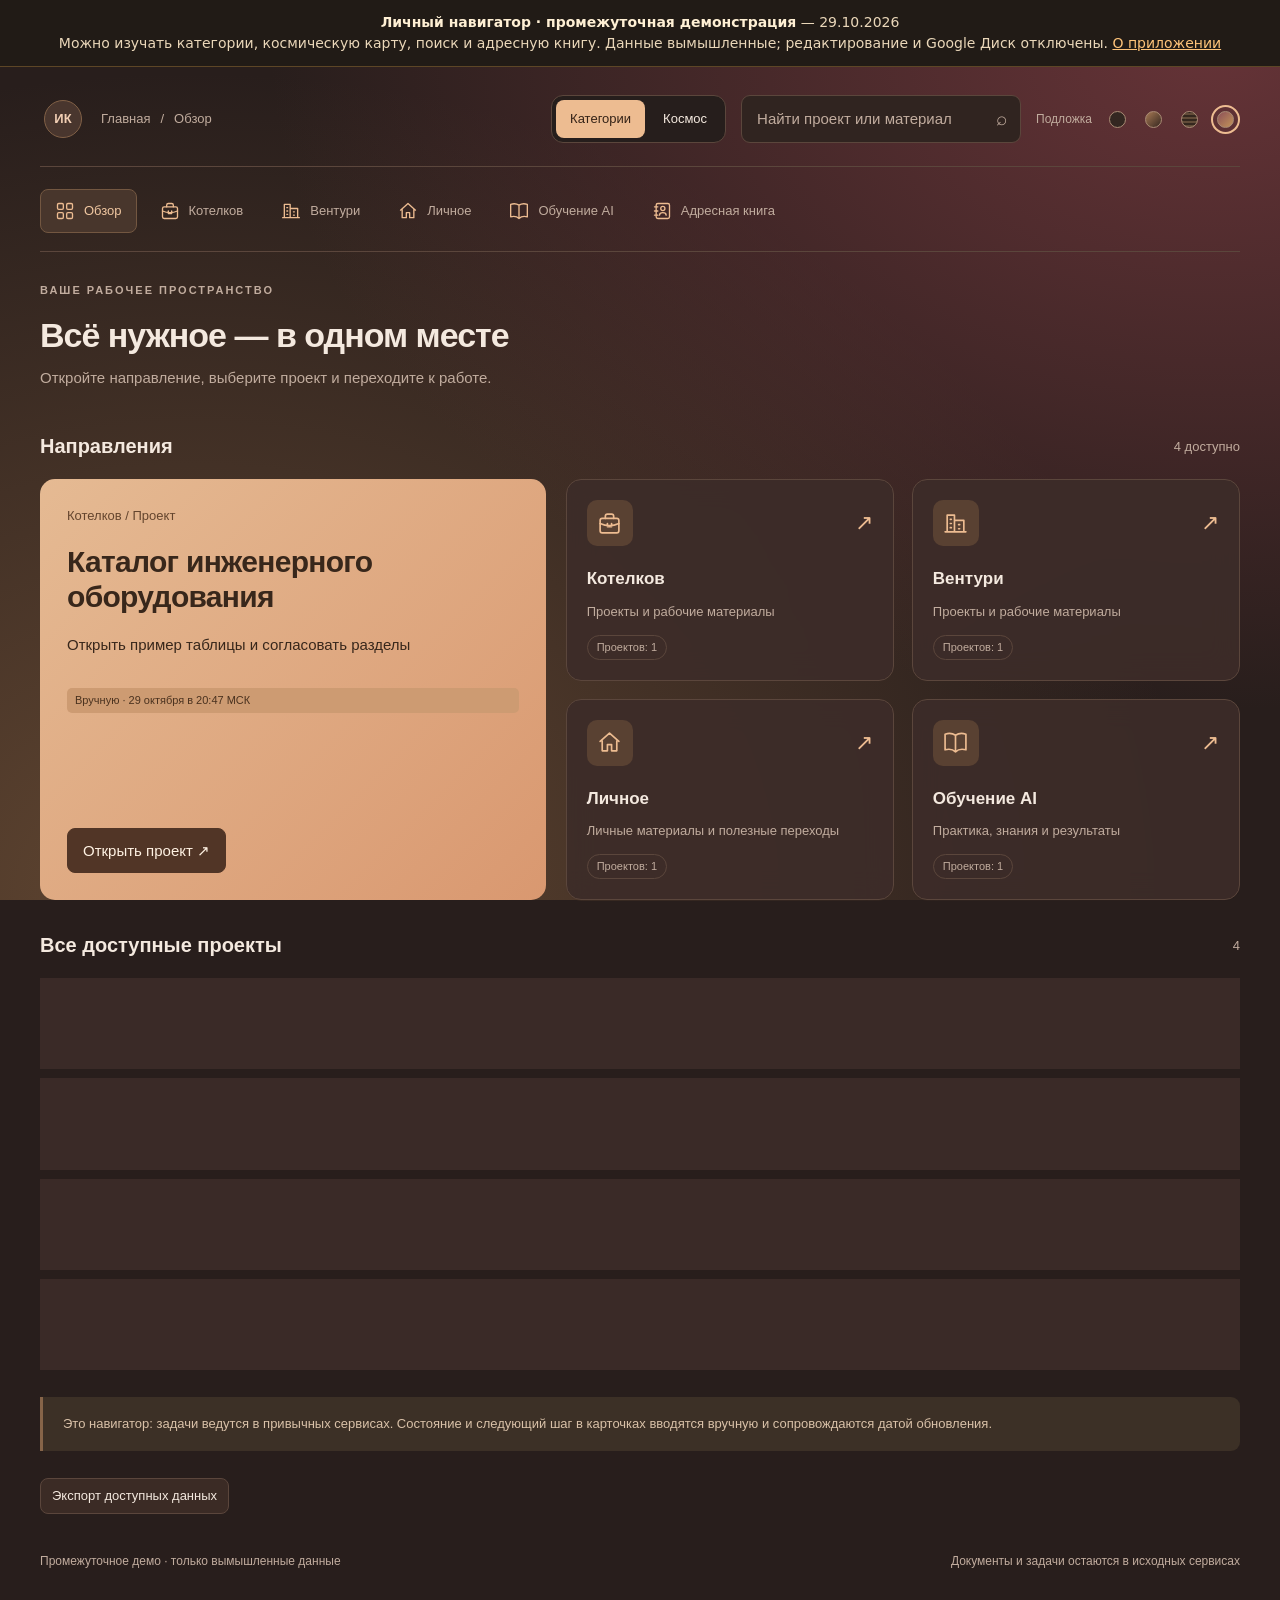
==== demo.html @ be555f90 "Publish read-only navigator demo with synthetic data" ====
<!doctype html>
<html lang="ru"><head><meta charset="utf-8"><meta name="viewport" content="width=device-width,initial-scale=1"><meta name="theme-color" content="#281e1c"><title>Личный навигатор — демо для просмотра</title>
<style>
:root{--bg:#f5f5ef;--panel:#fff;--ink:#243831;--muted:#69786f;--green:#1d5145;--line:#e1e6dc;--soft:#e9efe5;--accent:#d3e79c}*{box-sizing:border-box}body{margin:0;background:var(--bg);color:var(--ink);font:15px/1.55 'Segoe UI',Arial,sans-serif}button,input,select,textarea{font:inherit}button,a,input,select,textarea{ -webkit-tap-highlight-color:transparent}button{cursor:pointer}a{color:inherit;text-decoration:none}button:focus-visible,a:focus-visible,input:focus,textarea:focus,select:focus{outline:3px solid #92b9a4;outline-offset:3px}button:disabled{opacity:.55;cursor:wait}.app{display:grid;grid-template-columns:246px minmax(0,1fr);min-height:100vh}.sidebar{background:#173e38;color:#e2ece6;padding:32px 22px;display:flex;flex-direction:column;gap:28px;position:sticky;top:0;height:100vh}.brand{font-weight:650;font-size:21px;letter-spacing:-.6px;display:flex;align-items:center;gap:12px}.mark{width:35px;height:35px;border:1px solid #90b5a0;border-radius:50%;display:grid;place-items:center;color:var(--accent);font-size:25px;transform:rotate(-25deg)}.subtle{color:var(--muted);font-size:13px}.sidebar .subtle{color:#a7c0b4}.nav-label{font-size:11px;letter-spacing:1.8px;text-transform:uppercase;color:#9eb8ab;margin-bottom:12px}.nav-item{padding:11px 12px;border-radius:8px;display:flex;align-items:center;gap:10px;margin:4px 0;color:#d8e5dc}.nav-item:hover,.nav-item.active{background:#31594d;color:white}.nav-icon{width:22px;color:#b2cd9d}.sidebar-bottom{margin-top:auto;border-top:1px solid #456456;padding-top:20px}.avatar{width:36px;height:36px;border-radius:50%;background:#d7e4c5;color:#234639;display:grid;place-items:center;font-size:13px;font-weight:700}.person{display:flex;gap:10px;align-items:center}.person strong{font-size:13px;display:block}.layout{max-width:1410px;padding:30px 48px 60px;width:100%;margin:auto}.topbar{display:flex;align-items:center;justify-content:space-between;gap:18px;border-bottom:1px solid var(--line);padding-bottom:23px;margin-bottom:34px}.crumb{font-size:13px;color:var(--muted);display:flex;align-items:center;gap:10px;min-height:25px}.search-wrap{position:relative;width:330px;max-width:100%}.search-wrap input{width:100%;padding:11px 38px 11px 15px;background:#fff;border:1px solid var(--line);border-radius:9px}.search-icon{position:absolute;right:14px;top:9px;font-size:19px;color:var(--muted)}.eyebrow{font-size:11px;letter-spacing:2px;color:#718272;font-weight:600;text-transform:uppercase}.heading{display:flex;justify-content:space-between;align-items:center;gap:20px;margin:16px 0 26px}h1{font-size:34px;line-height:1.2;font-weight:600;letter-spacing:-1px;margin:0 0 10px}h2{font-size:20px;font-weight:600;margin:0}h3{font-size:17px;font-weight:600;margin:0 0 9px}p{margin:0 0 12px}.intro{color:var(--muted);max-width:650px}.btn{border:1px solid var(--line);background:#fff;border-radius:8px;padding:10px 15px;display:inline-flex;align-items:center;justify-content:center;gap:8px;color:var(--ink);min-height:44px;white-space:nowrap}.btn:hover{background:#f0f4eb}.btn.primary{background:var(--green);color:white;border-color:var(--green)}.btn.primary:hover{background:#2d6657}.btn.small{min-height:36px;padding:7px 11px;font-size:13px}.btn.danger{color:#944b3c}.section-title{display:flex;align-items:center;justify-content:space-between;gap:16px;margin:30px 0 17px}.grid{display:grid;grid-template-columns:repeat(2,minmax(0,1fr));gap:18px}.direction{display:block;background:var(--panel);border:1px solid var(--line);border-radius:14px;padding:25px;transition:transform .15s,border-color .15s;min-height:200px}.direction:hover{border-color:#8baa94;transform:translateY(-2px)}.dir-top{display:flex;justify-content:space-between;align-items:center;margin-bottom:20px}.tile-icon{width:46px;height:46px;border-radius:12px;display:grid;place-items:center;background:#edf1df;font-size:23px;color:#45613f}.direction:nth-child(2) .tile-icon{background:#e5edf1;color:#4e6d7a}.direction:nth-child(3) .tile-icon{background:#f5eade;color:#947149}.direction:nth-child(4) .tile-icon{background:#ede8f3;color:#79678c}.arrow{font-size:22px;color:#798c7d}.tag{display:inline-block;border:1px solid var(--line);padding:3px 9px;border-radius:20px;color:var(--muted);font-size:11px;white-space:nowrap}.project-row{display:flex;align-items:center;justify-content:space-between;gap:20px;padding:20px;background:white;border:1px solid var(--line);border-radius:12px;margin:10px 0}.project-row:hover{border-color:#8baa94}.project-row p{margin:5px 0 0;color:var(--muted);font-size:13px}.notice{border-left:3px solid #a4bc7c;background:#ecf1e3;padding:17px 20px;border-radius:0 9px 9px 0;margin:27px 0;color:#4d644e;font-size:13px}.private{display:flex;gap:15px;align-items:flex-start;padding:20px 0;border-top:1px solid var(--line)}.private .tile-icon{flex-shrink:0}.private p{margin:3px 0 8px}.private .btn{margin-left:auto}.project-layout{display:grid;grid-template-columns:minmax(0,1fr) 280px;gap:24px}.box{background:white;border:1px solid var(--line);border-radius:12px;padding:23px;margin-bottom:18px}.manual{color:#7b7863;background:#f2f0e5;display:inline-block;border-radius:5px;font-size:11px;padding:4px 8px;margin-bottom:12px}.step{background:#edf2e2;border:1px solid #dce5c7}.resource{padding:17px 0;border-top:1px solid var(--line);display:flex;align-items:flex-start;gap:12px}.resource:first-of-type{margin-top:14px}.resource-content{flex:1;min-width:0;overflow-wrap:anywhere}.resource a{font-weight:600}.resource a:hover{text-decoration:underline}.resource p{font-size:13px;color:var(--muted);white-space:pre-wrap;margin:5px 0}.resource-symbol{color:#62816a;font-size:20px}.member{padding:12px 0;border-bottom:1px solid var(--line);font-size:13px;overflow-wrap:anywhere}.member select{max-width:100%;padding:6px;margin-top:7px;border:1px solid var(--line);border-radius:6px}.note-text{white-space:pre-wrap;overflow-wrap:anywhere}.empty{text-align:center;padding:55px 18px;color:var(--muted)}.footer{font-size:12px;color:var(--muted);margin-top:38px;display:flex;justify-content:space-between;gap:16px}.toolbar{display:flex;gap:8px;flex-wrap:wrap}.error{color:#984b3e;background:#fff0ea;padding:14px;border-radius:8px}.loading{padding:60px;color:var(--muted)}dialog{border:1px solid var(--line);border-radius:15px;width:540px;max-width:calc(100% - 30px);max-height:90vh;padding:28px;color:var(--ink)}dialog::backdrop{background:#122c2566}dialog h2{margin-bottom:22px}label{display:block;font-size:13px;margin:14px 0 5px}dialog input,dialog select,dialog textarea{width:100%;padding:10px 11px;border:1px solid #cdd7cd;border-radius:7px;background:white;color:var(--ink)}dialog textarea{min-height:85px;resize:vertical}dialog .toolbar{justify-content:flex-end;margin-top:24px}.mobile-logo{display:none}.toast{position:fixed;bottom:24px;left:50%;transform:translateX(-50%);background:#173e38;color:white;border-radius:9px;padding:12px 22px;z-index:20;max-width:90%;box-shadow:0 6px 24px #0002}.init{max-width:600px;margin:60px auto}.init h1{margin:20px 0}.summary-line{margin-top:18px;font-size:12px;color:var(--muted)}.section-head{display:flex;gap:10px;justify-content:space-between;align-items:center}.direction h3,.project-row strong{overflow-wrap:anywhere}.controls{display:flex;gap:7px;flex-wrap:wrap}
@media(min-width:1500px){.grid{grid-template-columns:repeat(4,minmax(0,1fr))}.direction{padding:22px}.layout{padding-top:35px}}
@media(max-width:1100px){.layout{padding:25px}.sidebar{padding:26px 16px}.app{grid-template-columns:220px minmax(0,1fr)}.project-layout{grid-template-columns:minmax(0,1fr)}.project-aside{display:grid;grid-template-columns:1fr 1fr;gap:18px}.project-aside .box{min-width:0}.heading{align-items:flex-start}h1{font-size:29px}}
@media(max-width:720px){.app{display:block}.sidebar{height:auto;position:static;padding:17px 18px;gap:0}.sidebar .brand{font-size:19px}.sidebar nav,.sidebar .sidebar-bottom,.sidebar .brand-note{display:none}.layout{padding:20px 17px 32px}.topbar{flex-direction:column;align-items:stretch;gap:15px;margin-bottom:25px;padding-bottom:18px}.search-wrap{width:100%}.grid{gap:12px}.direction{padding:17px;min-height:180px}.direction .tag{font-size:10px}.direction .dir-top{margin-bottom:14px}.tile-icon{width:39px;height:39px}.heading{display:block}h1{font-size:29px}.heading>.btn,.heading>.toolbar{margin-top:15px}.intro{font-size:14px}.project-row{padding:17px;gap:12px}.project-row .tag{display:none}.private{flex-wrap:wrap}.private>.private-body{width:calc(100% - 60px)}.private .btn{margin-left:55px}.project-aside{display:block}.box{padding:19px}.footer{flex-direction:column;gap:6px}.notice{margin:22px 0}.section-title{gap:8px}.section-title h2{font-size:18px}.resource{flex-wrap:wrap}.resource>.controls{margin-left:30px}.init{margin:30px auto}.summary-line{line-height:1.8}}
@media(prefers-reduced-motion:reduce){*{transition:none!important}}
</style><style>:root{--bg:#281e1c;--panel:#392b27;--ink:#f4e9df;--muted:#c1ac9e;--green:#e8b181;--line:#5b463c;--soft:#49352b;--accent:#edbc91;--surface-glass:#3d2d29e8;--radius:15px}
body{background:var(--bg);color:var(--ink);min-height:100vh;background-attachment:fixed}
body[data-background=mist]{background-image:radial-gradient(ellipse at 85% 0%,#674431,transparent 70%)}
body[data-background=texture]{background-image:repeating-linear-gradient(0deg,#f2d0ae08 0 1px,transparent 1px 5px)}
body[data-background=aurora]{background-image:radial-gradient(ellipse at 95% 5%,#653337,transparent 55%),radial-gradient(ellipse at 15% 100%,#614631,transparent 65%)}
.app{grid-template-columns:76px minmax(0,1fr)}.sidebar{background:#221a19;border-right:1px solid var(--line);padding:23px 14px;z-index:20;gap:25px;overflow:hidden}.brand{font-size:0;gap:0}.mark{background:var(--accent);border:0;color:#38271b;border-radius:10px;transform:none;width:43px;height:43px}.sidebar>.subtle,.sidebar .nav-label,.sidebar .sidebar-bottom .person>div{display:none}.sidebar .nav-item{font-size:0;padding:11px 9px}.sidebar .nav-icon{font-size:21px;color:#d8bca6}.sidebar .nav-item.active{background:#49362c;color:var(--accent)}.sidebar .avatar{background:#49362e;color:#f2cfb4}.sidebar .person{gap:0}
.layout{max-width:1380px;padding:28px 40px 50px}.topbar{gap:15px;flex-wrap:wrap}.crumb{flex:1;min-width:150px}.menu-toggle{white-space:nowrap}.search-wrap input,dialog input,dialog select,dialog textarea,.member select{background:#302420;color:var(--ink);border-color:var(--line)}input::placeholder{color:var(--muted)}.search-wrap{width:280px}.btn{background:#3b2b25;color:var(--ink);border-color:var(--line);transition:transform .18s,background .18s}.btn:hover{background:#554034;transform:translateY(-2px)}.btn.primary{background:var(--accent);color:#352317;border-color:var(--accent)}.btn.primary:hover{background:#f1c7a4}.btn.danger{color:#ffc2a9}.tag,.manual,.eyebrow,.subtle,.intro{color:var(--muted)}.tag{border-color:var(--line)}.manual{background:#4a382d;white-space:normal}.box,.direction,.project-row{background:var(--surface-glass);backdrop-filter:blur(14px);border-color:var(--line);border-radius:var(--radius)}.direction{padding:20px;min-height:175px;transition:transform .22s,box-shadow .22s}.direction:hover{transform:translateY(-4px);border-color:var(--accent);box-shadow:0 14px 35px #0002}.tile-icon,.direction:nth-child(n) .tile-icon{background:#594132;color:var(--accent);border-radius:10px}.arrow,.resource-symbol{color:var(--accent)}.notice,.step{background:#3c3026;border-color:#866449;color:#d9c1a8}.project-row:hover{border-color:#ba906d}.error{background:#522f26;color:#ffd7c0}.toast{background:#eac098;color:#38271b}dialog{background:#342622;border-color:var(--line);box-shadow:0 30px 90px #0006;animation:panel-in .2s ease-out}dialog::backdrop{background:#20161499;backdrop-filter:blur(5px)}
.amber-dashboard{display:grid;grid-template-columns:minmax(0,.9fr) minmax(0,1.2fr);gap:20px}.amber-dashboard .grid{grid-template-columns:repeat(2,minmax(0,1fr))}.amber-feature{background:linear-gradient(135deg,#e5ba93,#d99870);color:#38271b;padding:27px;border-radius:var(--radius);display:flex;flex-direction:column;gap:19px;overflow-wrap:anywhere}.amber-feature h2{font-size:30px;line-height:1.15;letter-spacing:-.7px}.amber-feature .subtle{color:#64452e}.amber-feature .btn{margin-top:auto;align-self:flex-start;background:#513526;border-color:#513526;color:#fff2e3}.amber-feature .manual{background:#cd9b72;color:#4a321f}.background-picker{display:flex;gap:7px;align-items:center;flex-wrap:wrap}.background-picker>span{font-size:12px;color:var(--muted);margin-right:4px}.background-picker button{width:29px;height:29px;border:2px solid transparent;border-radius:50%;padding:4px;background:none;cursor:pointer}.background-picker button[aria-pressed=true]{border-color:var(--accent)}.background-picker button span{display:block;width:17px;height:17px;border:1px solid #aa8c75;border-radius:50%;background:#332721}.background-picker button[data-bg=mist] span{background:linear-gradient(135deg,#a77954,#352720)}.background-picker button[data-bg=texture] span{background:repeating-linear-gradient(0deg,#614b38 0 2px,#34271e 2px 4px)}.background-picker button[data-bg=aurora] span{background:linear-gradient(135deg,#8c5058,#c29459)}
.drawer{position:fixed;inset:0 auto 0 0;width:280px;max-width:90vw;border:0;border-right:1px solid var(--line);padding:25px;background:#302420;box-shadow:20px 0 70px #0005;margin:0;height:100dvh;max-height:none;border-radius:0;animation:drawer-in .25s ease-out}.drawer .nav-item{font-size:15px;color:var(--ink);padding:13px 12px}.drawer .nav-item:hover{background:#514033}.drawer header{display:flex;align-items:center;justify-content:space-between;gap:15px;margin-bottom:30px}.drawer header strong{font-size:21px}.drawer .nav-label{color:var(--muted)}
.contacts-grid{display:grid;grid-template-columns:repeat(2,minmax(0,1fr));gap:18px}.contact-card{overflow-wrap:anywhere;margin:0}.contact-card h3{margin-bottom:7px}.contact-card .contact-links{display:flex;flex-wrap:wrap;gap:10px;margin:17px 0}.contact-card a{color:var(--accent)}.contact-card p{white-space:pre-wrap}.contact-tools{display:flex;gap:12px;flex-wrap:wrap;margin-bottom:22px}.contact-tools select,.contact-tools input{padding:10px;background:#302420;color:var(--ink);border:1px solid var(--line);border-radius:8px;max-width:100%}.contact-tools input{flex:1;min-width:160px}.contact-heading{display:flex;gap:15px;justify-content:space-between;align-items:flex-start}
@keyframes drawer-in{from{transform:translateX(-100%)}to{transform:translateX(0)}}@keyframes panel-in{from{opacity:0;transform:translateY(12px)}to{opacity:1;transform:none}}
@media(max-width:1050px){.layout{padding:25px}.amber-dashboard{grid-template-columns:1fr}.amber-feature{min-height:220px}.amber-feature h2{font-size:27px}.search-wrap{width:240px}}
@media(max-width:720px){.app{display:block}.sidebar{height:auto;position:static;padding:13px 17px;display:flex;flex-direction:row;align-items:center;border-right:0;border-bottom:1px solid var(--line)}.sidebar .brand{font-size:18px;gap:10px}.sidebar .mark{width:33px;height:33px}.sidebar .sidebar-bottom,.sidebar nav{display:none}.layout{padding:20px 16px 35px}.topbar{flex-direction:row;gap:13px}.crumb{min-width:100px}.search-wrap{width:100%;order:3}.background-picker{order:4;width:100%;justify-content:flex-end}.background-picker button{width:40px;height:40px;padding:8px}.background-picker button span{width:20px;height:20px}.amber-dashboard{gap:14px}.amber-dashboard .grid{gap:12px}.direction{padding:17px}.contacts-grid{grid-template-columns:1fr}.section-head{flex-wrap:wrap}.resource>.controls{margin-left:0}.contact-heading .btn{white-space:normal}.background-picker>span{margin-right:auto}.heading h1{overflow-wrap:anywhere}}
@media(prefers-reduced-motion:reduce){*,*::before,*::after{animation:none!important;transition:none!important;scroll-behavior:auto!important}.direction:hover,.btn:hover{transform:none}}
/* Keep native controls and keyboard focus readable on the dark surfaces. */
:root{color-scheme:dark}button:focus-visible,a:focus-visible,input:focus,textarea:focus,select:focus{outline-color:var(--accent)}
.sidebar .nav-item:hover,.drawer .nav-item.active{background:#49362c;color:var(--accent)}.sidebar .nav-icon{flex-shrink:0}.drawer .nav-icon{color:var(--accent)}.drawer{overflow-y:auto}
.layout,.contact-card,.contact-heading>div{min-width:0}.contact-card .tag{white-space:normal;overflow-wrap:anywhere}.contact-heading>.btn{flex-shrink:0}.contact-tools select{min-width:0}.contact-card a:hover{text-decoration:underline}.amber-dashboard .grid{min-width:0}
@media(max-width:420px){.amber-dashboard .grid{grid-template-columns:1fr}.contact-heading{flex-wrap:wrap}.contact-tools input,.contact-tools select{width:100%;flex-basis:100%}}
.view-switch{display:flex;align-items:center;border:1px solid var(--line);padding:4px;border-radius:12px;background:#261e1c;gap:4px}.view-switch a{min-height:38px;padding:9px 14px;border-radius:8px;font-size:13px;display:flex;align-items:center}.view-switch a:hover{background:#47352a}.view-switch a[aria-current=page]{background:var(--accent);color:#352317}.view-switch a:focus-visible{outline:2px solid var(--accent);outline-offset:3px}
body[data-view=cosmos] #search-form,body[data-view=cosmos] .background-picker{display:none}body[data-view=cosmos] .layout{max-width:1600px;padding-left:24px;padding-right:24px}body[data-view=cosmos] .topbar{margin-bottom:22px}body[data-view=cosmos] .view-switch{margin-left:auto}
@media(max-width:720px){body[data-view=cosmos] .layout{padding-left:12px;padding-right:12px}.view-switch{flex-shrink:0}.view-switch a{padding:9px 10px}.topbar .crumb{flex-basis:100%;order:2}}

/* Categories own the navigation; the canvas has no permanent side rail. */
.app{display:block}.category-nav{display:flex;align-items:center;gap:8px;flex-wrap:wrap;margin:-12px 0 30px;padding-bottom:18px;border-bottom:1px solid var(--line)}.category-nav .nav-label{display:none}.category-nav .nav-item{margin:0;min-height:44px;padding:10px 14px;gap:9px;border:1px solid transparent;color:var(--muted);font-size:13px}.category-nav .nav-item:hover{background:#443329;color:var(--ink)}.category-nav .nav-item.active{background:#48362c;border-color:#735741;color:#f1c8a2}.category-nav .nav-icon{display:flex;align-items:center;justify-content:center;width:20px;height:20px;flex:none;color:var(--accent)}.nav-icon svg{width:20px;height:20px;display:block}.tile-icon svg{width:25px;height:25px;display:block}.direction .dir-top{align-items:center}.direction .tile-icon{flex:none}
body[data-view=cosmos] .category-nav{display:none}
.account-menu{position:relative;flex:none;z-index:30}.account-menu summary{cursor:pointer;list-style:none;border-radius:50%;padding:4px}.account-menu summary::-webkit-details-marker{display:none}.account-menu summary:focus-visible{outline:2px solid var(--accent);outline-offset:3px}.account-menu .avatar{background:#49362e;color:#f2cfb4;border:1px solid #826147;width:38px;height:38px}.account-menu[open] .avatar,.account-menu summary:hover .avatar{background:#624734;border-color:#c89f78}.account-popover{position:absolute;left:0;top:calc(100% + 12px);width:250px;max-width:calc(100vw - 48px);padding:20px;border-radius:14px;border:1px solid #725442;background:#30241ff2;backdrop-filter:blur(16px);box-shadow:0 15px 45px #0006;display:flex;flex-direction:column;gap:8px}.account-popover strong{font-size:15px}.topbar .account-menu{order:0}
@media(max-width:720px){.category-nav{gap:5px;margin-top:-8px;margin-bottom:24px}.category-nav .nav-item{padding:9px 11px;font-size:12px;flex:1 0 calc(50% - 5px)}.topbar .view-switch{margin-left:auto}.topbar .crumb{margin:0}.account-menu summary{padding:0}}
.upload-toolbar{margin:-8px 0 24px}.upload-dialog{width:660px}.upload-path{margin:12px 0;overflow-wrap:anywhere;color:var(--accent);font-size:13px}.upload-dialog [hidden]{display:none!important}.upload-dialog .notice{margin:16px 0;overflow-wrap:anywhere}.upload-dialog>.toolbar{justify-content:flex-start}.upload-drop{border:1px dashed var(--line);border-radius:10px;padding:16px;margin-top:20px}.upload-drop.dragging{border-color:var(--accent);background:var(--soft)}.upload-drop label{margin-top:0}.upload-drop input{padding:8px;max-width:100%}.upload-drop p{margin:10px 0 0}.upload-list{list-style:none;margin:18px 0 0;padding:0}.upload-list li{display:flex;flex-direction:column;gap:4px;padding:12px 0;border-top:1px solid var(--line);overflow-wrap:anywhere}.upload-list li>span+span{font-size:13px;color:var(--muted)}.upload-list a{color:var(--accent);text-decoration:underline;font-size:13px}.upload-dialog[aria-busy=true] .upload-drop{opacity:.6}.upload-dialog code{font-size:12px}
</style><style>body[data-view="cosmos"]{--cosmos-nebula-image:url('demo-nebula.webp');background:#080e17;background-image:none;color:#ede9e3}body[data-view="cosmos"] .layout{max-width:1600px}body[data-view="cosmos"] #search-form,body[data-view="cosmos"] .background-picker{display:none}body[data-view="cosmos"] .topbar{margin-bottom:22px;border-color:#95b9d41c}body[data-view="cosmos"] .footer{color:#8c9aa8}
.cosmos-shell{--cosmos-ink:#f1eee8;--cosmos-muted:#9caebf;--cosmos-amber:#e8b57d;--cosmos-ice:#8acde4;position:relative;isolation:isolate;background:#080e18;border:1px solid #9dbcd320;border-radius:23px;overflow:hidden;box-shadow:0 26px 100px #0003;color:var(--cosmos-ink);min-height:820px}.cosmos-shell *{box-sizing:border-box}.cosmos-shell a,.cosmos-shell button{ -webkit-tap-highlight-color:transparent}.cosmos-shell a:focus-visible,.cosmos-shell button:focus-visible,.cosmos-shell input:focus-visible{outline:2px solid #e8b57d;outline-offset:6px}.cosmos-background{position:absolute;inset:0;z-index:-1;overflow:hidden;background:radial-gradient(ellipse at 5% 50%,#21425255,transparent 50%),radial-gradient(ellipse at 90% 80%,#74533b38,transparent 55%),linear-gradient(150deg,#0b1722,#080c15 65%,#171a22)}.cosmos-nebula{position:absolute;inset:-6%;opacity:0;background-image:linear-gradient(90deg,#080e1844,#080e1877 45%,#080e1844),var(--cosmos-nebula-image,none),radial-gradient(ellipse at 15% 40%,#477f9355,transparent 48%),radial-gradient(ellipse at 90% 75%,#b67b3c44,transparent 42%);background-size:cover;background-position:center;transition:opacity 1s ease,transform 1.5s ease,filter 1.5s ease;background-repeat:no-repeat;will-change:opacity}.cosmos-nebula.is-visible{opacity:.9}.cosmos-stars{position:absolute;inset:0;opacity:.65;background-image:radial-gradient(1px 1px at 13% 18%,#e6e4dccc 99%,transparent),radial-gradient(1px 1px at 38% 28%,#b3dbebaa 99%,transparent),radial-gradient(1.5px 1.5px at 73% 13%,#d5c7a9aa 99%,transparent),radial-gradient(1px 1px at 85% 65%,#d2e5f3cc 99%,transparent),radial-gradient(1px 1px at 29% 83%,#d8ecf9bb 99%,transparent),radial-gradient(1px 1px at 61% 58%,#fff9 99%,transparent);background-size:223px 271px,307px 347px,433px 317px,239px 293px,361px 397px,173px 191px;animation:cosmos-twinkle 7s ease-in-out infinite alternate;pointer-events:none}.cosmos-grain{position:absolute;inset:0;background:repeating-linear-gradient(0deg,#fff 0 1px,transparent 1px 3px);opacity:.012;pointer-events:none}.cosmos-header{padding:34px 36px 24px;display:flex;justify-content:space-between;align-items:flex-start;gap:20px}.cosmos-kicker,.cosmos-tiny-label{display:block;font-size:9px;line-height:1.6;font-weight:600;letter-spacing:2px;color:#a7b7c6}.cosmos-heading h1{font-size:39px;font-weight:500;line-height:1.18;letter-spacing:-1.4px;margin:10px 0 8px;color:#f8f2e9}.cosmos-heading-dot{color:var(--cosmos-amber)}.cosmos-heading p{font-size:13px;color:var(--cosmos-muted);margin:0}.cosmos-tools{display:flex;gap:8px;padding-top:5px}.cosmos-tool{display:inline-flex;gap:8px;align-items:center;justify-content:center;min-height:38px;padding:8px 12px;border:1px solid #aec0d22b;background:#0a142373;border-radius:9px;font-size:12px;color:#d9e2e9;transition:background .2s,border-color .2s}.cosmos-tool:hover{background:#a3bcd21a;border-color:#acc9dd70}.cosmos-tool[aria-pressed="true"]{color:#f0c18a}.cosmos-command{margin:0 36px;display:flex;align-items:center;justify-content:space-between;gap:25px;padding:15px 0;border-top:1px solid #aac3d01d;border-bottom:1px solid #aac3d01d;position:relative;z-index:5}.cosmos-breadcrumb{display:flex;align-items:center;flex-wrap:wrap;gap:8px;font-size:11px;color:#8b9dad;min-width:0}.cosmos-breadcrumb a{color:#bac9d7}.cosmos-breadcrumb a:hover{color:var(--cosmos-amber)}.cosmos-breadcrumb [aria-current=page]{color:#efcfaa}.cosmos-search{position:relative;width:255px;flex-shrink:0}.cosmos-search-label{position:absolute;width:1px;height:1px;overflow:hidden;clip-path:inset(50%)}.cosmos-search-field{display:flex;align-items:center;gap:8px;background:#0a15229c;border:1px solid #9db8cc30;border-radius:8px;padding:0 10px;color:#adc1d2}.cosmos-search-field input{border:0;background:none;color:#edf3f7;width:100%;min-width:0;padding:9px 0;font-size:11px;outline-offset:3px!important}.cosmos-search-field input::placeholder{color:#98aabc}.cosmos-search-field kbd{font:12px inherit;border:1px solid #879cb42e;border-radius:3px;padding:0 3px;opacity:.6}.cosmos-search-results{position:absolute;right:0;top:calc(100% + 10px);width:360px;max-width:calc(100vw - 65px);max-height:400px;overflow:auto;z-index:15;background:#0e1a2af7;backdrop-filter:blur(18px);border:1px solid #7f9db84a;border-radius:12px;box-shadow:0 20px 60px #0006;padding:8px}.cosmos-search-results p{font-size:12px;padding:14px;margin:0;color:#c3d3df}.cosmos-search-scope{display:block;color:#8fa5b8;font-size:10px;line-height:1.6;padding:8px 10px 13px}.cosmos-search-results a{display:grid;grid-template-columns:1fr auto;gap:3px 12px;padding:12px 10px;border-radius:7px;font-size:13px}.cosmos-search-results a:hover{background:#92b8d218}.cosmos-search-results small{grid-column:1;font-size:10px;color:#8da4b8}.cosmos-search-results b{grid-column:2;grid-row:1/3;color:var(--cosmos-amber);font-weight:400}
.cosmos-workspace{display:grid;grid-template-columns:minmax(0,1fr) 245px;min-height:620px}.cosmos-map-wrap{min-width:0;position:relative;padding:0 22px 0 28px;display:flex;flex-direction:column}.cosmos-map-bar{display:flex;align-items:center;gap:16px;padding-top:20px;min-height:60px}.cosmos-back,.cosmos-overview{border:0;background:none;font-size:10px;padding:6px;color:#c9d5e0;min-height:30px}.cosmos-back:hover,.cosmos-overview:hover{color:#f0c18a}.cosmos-back:disabled{opacity:.3;cursor:default}.cosmos-map-label{font-size:9px;letter-spacing:1.8px;text-transform:uppercase;color:#839caf}.cosmos-overview{margin-left:auto;white-space:nowrap}.cosmos-stage{position:relative;flex:1;min-width:0;outline:none!important}.cosmos-scene{position:relative;height:570px;min-height:500px}.cosmos-node{--orb-color:#b57a4d;--orb-light:#f2c28a;position:absolute;left:50%;top:50%;transform:translate(-50%,-50%);display:flex;flex-direction:column;align-items:center;text-align:center;width:165px;min-height:152px;gap:13px;z-index:2;border-radius:20px;padding:10px 7px;transition:background .3s}.cosmos-node:hover{background:#a5c9e308}.cosmos-node-copy{max-width:100%;line-height:1.35}.cosmos-node-copy strong{display:block;font-size:13px;font-weight:500;color:#efefec;overflow-wrap:anywhere}.cosmos-node-copy>span{display:block;font-size:9px;color:#91a8bc;margin-top:5px}.cosmos-node-arrow{position:absolute;right:10px;top:20px;font-size:14px;color:#dcc3a0;opacity:0;transition:opacity .25s,transform .25s}.cosmos-node:hover .cosmos-node-arrow{opacity:1;transform:translate(2px,-2px)}.cosmos-orb{position:relative;display:block;flex-shrink:0;width:75px;height:75px;border-radius:50%;background:radial-gradient(ellipse at 27% 22%,var(--orb-light),transparent 43%),repeating-linear-gradient(165deg,#ffffff10 0 7px,#00000014 9px 15px),radial-gradient(circle at 35% 30%,var(--orb-color),#10151b 78%);box-shadow:inset -17px -10px 20px #000b,inset 2px 2px 8px #fff3,0 0 2px 1px #edd5b366,0 0 45px -15px var(--orb-color),16px 20px 30px #0004;transition:transform .4s,box-shadow .4s}.cosmos-orb-shade{position:absolute;inset:0;border-radius:inherit;background:radial-gradient(circle at 22% 28%,transparent 34%,#080d1666 69%,#080d16c9 100%)}.cosmos-orb-light{position:absolute;inset:-7px;border:1px solid color-mix(in srgb,var(--orb-light) 20%,transparent);border-radius:50%;opacity:.4}.cosmos-orb-ring{position:absolute;inset:25% -28%;border:3px solid color-mix(in srgb,var(--orb-color) 45%,transparent);border-top-color:#0000;border-bottom-color:color-mix(in srgb,var(--orb-light) 55%,transparent);border-radius:50%;transform:rotate(-25deg);box-shadow:0 2px 1px #02081033;display:none}.cosmos-node-project:nth-of-type(3n) .cosmos-orb-ring{display:block}.cosmos-node:hover .cosmos-orb{transform:scale(1.09);box-shadow:inset -17px -10px 20px #000b,inset 2px 2px 8px #fff3,0 0 3px 1px #e6d8bf88,0 0 65px -10px var(--orb-color),16px 20px 30px #0004}.cosmos-tone-ice{--orb-color:#438397;--orb-light:#b1e5e8}.cosmos-tone-rose{--orb-color:#9d5d55;--orb-light:#ecc0a0}.cosmos-tone-violet{--orb-color:#77769d;--orb-light:#c7c9eb}.cosmos-node-direction{width:185px;gap:16px}.cosmos-node-direction .cosmos-orb{width:112px;height:72px;border-radius:50%;background:radial-gradient(ellipse at 47% 50%,#e7d1aa75,transparent 8%),radial-gradient(ellipse at 30% 55%,var(--orb-light),transparent 16%),radial-gradient(ellipse at 55% 45%,var(--orb-color),transparent 55%);box-shadow:none;filter:drop-shadow(0 0 23px var(--orb-color));transform:rotate(-18deg)}.cosmos-node-direction .cosmos-orb::before,.cosmos-node-direction .cosmos-orb::after{content:"";position:absolute;inset:-12% -13%;border-radius:50%;background:radial-gradient(ellipse at 55% 45%,color-mix(in srgb,var(--orb-color) 55%,transparent),transparent 65%);transform:rotate(28deg);filter:blur(7px)}.cosmos-node-direction .cosmos-orb::after{inset:20% -10%;transform:rotate(-23deg);filter:blur(5px)}.cosmos-node-direction .cosmos-orb-shade{background:repeating-radial-gradient(ellipse at 60% 50%,#ffffff16 0 1px,transparent 1px 8px);transform:rotate(-12deg);opacity:.65;filter:blur(2px)}.cosmos-node-direction .cosmos-orb-light{border:0;inset:-15px;background:radial-gradient(ellipse,#ffffff12,transparent 65%)}.cosmos-node-direction:hover .cosmos-orb{box-shadow:none;transform:rotate(-12deg) scale(1.12)}.cosmos-node-section .cosmos-orb{width:43px;height:43px;background:radial-gradient(circle at 30% 25%,#e6dbcb,#8f979e 37%,#243647 76%);box-shadow:inset -10px -7px 10px #0009,0 0 25px -6px #b9c9d766}.cosmos-node-section .cosmos-orb-light{inset:-10px;opacity:.3}.cosmos-node-section{min-height:110px}.cosmos-hub{position:absolute;left:50%;top:50%;transform:translate(-50%,-50%);display:flex;flex-direction:column;align-items:center;gap:13px;width:100px;pointer-events:none;color:#b8c6d3}.cosmos-hub-symbol{position:relative;display:grid;place-items:center;width:57px;height:57px;border:1px solid #d4b58a45;border-radius:50%;background:#0a152b55;box-shadow:0 0 60px #a2c6de13}.cosmos-hub-symbol::before{content:"";position:absolute;inset:-9px;border:1px dashed #a7c0d230;border-radius:50%}.cosmos-hub svg{width:28px;height:28px;stroke:#d9b887;stroke-width:.8}.cosmos-hub>span:last-child{font-size:7px;letter-spacing:1.7px;white-space:nowrap;color:#8ba1b5}.cosmos-connections{position:absolute;inset:0;width:100%;height:100%;overflow:visible;pointer-events:none;z-index:0}.cosmos-connection{stroke:#b7cddd30;stroke-width:.65;fill:none;stroke-dasharray:3 6}.cosmos-orbit-arc{fill:none;stroke:#9ab7d523;stroke-width:.8;stroke-dasharray:2 8}.cosmos-orbit-secondary{stroke:#d7bc8b2b;stroke-dasharray:none}.cosmos-map-footer{display:flex;align-items:center;justify-content:space-between;gap:12px;border-top:1px solid #a4bfd21c;padding:16px 0;font-size:9px;color:#8099ad}.cosmos-map-footer>span:first-child{display:flex;align-items:center;gap:7px;white-space:nowrap}.cosmos-live-dot{width:4px;height:4px;background:#a5cae0;border-radius:50%;box-shadow:0 0 8px #adcbe0}.cosmos-map-hint{text-align:right}.cosmos-inspector{border-left:1px solid #9ab9d31c;background:linear-gradient(90deg,#10203122,#0b152752);display:flex;flex-direction:column;padding:28px 22px}.cosmos-inspector-icon{display:grid;place-items:center;width:39px;height:39px;border:1px solid #baa38040;background:#ba9d6b09;border-radius:11px;margin-bottom:24px}.cosmos-inspector-icon svg{width:25px;height:25px;stroke:#dab98b;stroke-width:1}.cosmos-inspector .cosmos-tiny-label{font-size:8px;letter-spacing:1.7px;color:#8099b0}.cosmos-inspector h2{font-size:21px;line-height:1.3;font-weight:500;letter-spacing:-.3px;margin:12px 0;overflow-wrap:anywhere}.cosmos-inspector p{font-size:11px;line-height:1.9;color:#9eb0c1;white-space:pre-wrap;overflow-wrap:anywhere}.cosmos-depth{list-style:none;margin:30px 0 40px;padding:0;position:relative}.cosmos-depth::before{content:"";position:absolute;left:5px;top:13px;bottom:13px;border-left:1px solid #91a9be30}.cosmos-depth li{position:relative;display:flex;align-items:center;gap:13px;padding:12px 0;font-size:11px;color:#6c8399}.cosmos-depth-dot{position:relative;width:11px;height:11px;border:1px solid #6e849961;background:#0d1929;border-radius:50%;flex-shrink:0}.cosmos-depth .is-current{color:#edc79d}.cosmos-depth .is-current .cosmos-depth-dot{background:#e6bb85;border:3px solid #4d4439;box-shadow:0 0 0 3px #ba95641a,0 0 18px #dbb47733}.cosmos-depth .is-passed{color:#a9bbc9}.cosmos-depth .is-passed .cosmos-depth-dot{background:#829bb0;border:3px solid #203244}.cosmos-depth small{font-size:8px;color:#a0886d;margin-left:auto;white-space:nowrap}.cosmos-inspector-bottom{margin-top:auto}.cosmos-inspector-bottom p{font-size:10px;line-height:2;margin-top:10px}.cosmos-privacy{border-top:1px solid #9ab4cb20;margin-top:24px;padding-top:17px;font-size:8px;line-height:1.8;color:#8099b1;display:flex;gap:7px;align-items:flex-start}.cosmos-privacy>span{color:#bcab8d}.cosmos-open-project{display:flex;gap:10px;align-items:center;justify-content:space-between;color:#e0bd92;font-size:11px;line-height:1.6}.cosmos-open-project:hover{color:#ffddb2}.cosmos-announcement{position:absolute;clip-path:inset(50%);width:1px;height:1px;overflow:hidden}.cosmos-empty{position:absolute;inset:80px 15px 30px;display:flex;align-items:center;justify-content:center;flex-direction:column;text-align:center;gap:10px;color:#a6b8c9}.cosmos-empty>span{font-size:42px;color:#bdab8d;font-weight:300}.cosmos-empty h3,.cosmos-empty h2{font-size:19px;font-weight:400;color:#e4e9ec;margin:0}.cosmos-empty p{font-size:12px;max-width:300px;line-height:1.8}.cosmos-empty~.cosmos-hub,.cosmos-scene:has(.cosmos-empty)>.cosmos-hub{display:none}.cosmos-loading{min-height:450px;display:flex;flex-direction:column;align-items:center;justify-content:center;gap:18px;font-size:12px;color:#b3c4d2}.cosmos-loading svg{width:50px;height:50px;stroke:#d3b78b;stroke-width:.6}.cosmos-loading>span{animation:cosmos-loading 4s linear infinite}.cosmos-material-scene{height:auto!important;min-height:570px;padding:30px 20px 35px}.cosmos-material-header{margin-bottom:25px}.cosmos-material-header h2{font-size:25px;line-height:1.3;font-weight:400;margin:10px 0;overflow-wrap:anywhere}.cosmos-material-header p{font-size:11px;color:#8fa6bc}.cosmos-materials{display:grid;gap:12px}.cosmos-material{display:flex;gap:17px;border:1px solid #93b8d22a;border-radius:13px;background:linear-gradient(120deg,#16283c8c,#101c2d77);padding:20px;backdrop-filter:blur(10px)}.cosmos-material-icon{display:grid;place-items:center;width:35px;height:35px;border:1px solid #b19b7d38;background:#d4b0800c;border-radius:9px;flex-shrink:0;color:#e0b987;font-size:21px}.cosmos-material>div:last-child{min-width:0;flex:1}.cosmos-material .cosmos-tiny-label{font-size:7px;color:#8ca3b7}.cosmos-material h3{font-size:15px;font-weight:500;line-height:1.5;margin:6px 0 9px;overflow-wrap:anywhere}.cosmos-material h3 a{color:#ede2d2}.cosmos-material h3 a:hover{color:#f9c58e;text-decoration:underline;text-underline-offset:3px}.cosmos-material h3 a span{color:#cfb08b;font-size:12px}.cosmos-material p{font-size:12px;line-height:1.9;color:#afbfce;white-space:pre-wrap;overflow-wrap:anywhere}.cosmos-material small{display:block;font-size:9px;line-height:1.8;color:#7891a7;margin-top:10px}.cosmos-resource-domain{font-size:9px;overflow-wrap:anywhere;color:#c3a780}.cosmos-enter>.cosmos-node,.cosmos-enter>.cosmos-hub,.cosmos-enter>.cosmos-materials,.cosmos-enter>.cosmos-material-header{animation:cosmos-enter .65s cubic-bezier(.2,.65,.2,1) both}.cosmos-enter>.cosmos-node:nth-of-type(2n){animation-delay:.04s}.cosmos-enter>.cosmos-node:nth-of-type(3n){animation-delay:.09s}
@keyframes cosmos-enter{from{opacity:0;filter:blur(5px);translate:0 16px;scale:.9}to{opacity:1;filter:blur(0);translate:0 0;scale:1}}@keyframes cosmos-twinkle{from{opacity:.35}to{opacity:.7}}@keyframes cosmos-loading{to{transform:rotate(360deg)}}
.cosmos-shell[data-paused="true"] *,.cosmos-shell[data-effects="off"] *{animation-play-state:paused!important}.cosmos-shell[data-effects="off"] .cosmos-nebula{transition:none}.cosmos-shell[data-effects="off"] .cosmos-node,.cosmos-shell[data-effects="off"] .cosmos-hub,.cosmos-shell[data-effects="off"] .cosmos-materials,.cosmos-shell[data-effects="off"] .cosmos-material-header{animation:none!important}.cosmos-shell[data-effects="off"] .cosmos-orb,.cosmos-shell[data-effects="off"] .cosmos-orb::before,.cosmos-shell[data-effects="off"] .cosmos-orb::after{filter:none}.cosmos-shell[data-effects="off"] .cosmos-node:hover .cosmos-orb{transform:none}.cosmos-shell[data-effects="off"] .cosmos-stars{opacity:.35}.cosmos-shell[data-effects="off"] .cosmos-orb-light{display:none}
@media(min-width:1500px){.cosmos-workspace{grid-template-columns:minmax(0,1fr) 280px}.cosmos-inspector{padding:33px 28px}.cosmos-node{width:195px}.cosmos-node-copy strong{font-size:14px}.cosmos-node-direction .cosmos-orb{width:135px;height:85px}.cosmos-orb{width:85px;height:85px}.cosmos-node-section .cosmos-orb{width:49px;height:49px}}
@media(max-width:1150px){.cosmos-workspace{grid-template-columns:minmax(0,1fr) 210px}.cosmos-inspector{padding:25px 17px}.cosmos-header{padding:27px 26px 23px}.cosmos-command{margin:0 26px}.cosmos-map-wrap{padding:0 16px}.cosmos-node{width:145px}.cosmos-node-copy strong{font-size:12px}.cosmos-heading h1{font-size:35px}.cosmos-search{width:230px}}
@media(max-width:950px){.cosmos-workspace{grid-template-columns:minmax(0,1fr)}.cosmos-inspector{border-left:0;border-top:1px solid #a5c6df20;display:grid;grid-template-columns:1fr 1fr;gap:18px 30px;padding:24px 28px}.cosmos-inspector-icon{display:none}.cosmos-inspector-top h2{font-size:20px}.cosmos-inspector-top p{max-width:400px}.cosmos-depth{margin:0;display:grid;grid-template-columns:1fr 1fr;column-gap:18px;align-self:center}.cosmos-depth::before{display:none}.cosmos-depth li{padding:8px 0;font-size:10px;gap:8px}.cosmos-depth small{display:none}.cosmos-inspector-bottom{grid-column:1/-1;display:flex;align-items:center;gap:25px;flex-wrap:wrap}.cosmos-inspector-bottom>.cosmos-tiny-label,.cosmos-inspector-bottom>p{display:none}.cosmos-privacy{margin:0 0 0 auto;padding:0;border:0}.cosmos-map-footer{padding:17px 5px}.cosmos-shell{min-height:0}.cosmos-stage{min-height:490px}.cosmos-command{gap:15px}.cosmos-search{width:225px}.cosmos-breadcrumb{font-size:10px}.cosmos-map-bar{padding-left:4px;padding-right:4px}}
@media(max-width:720px){body[data-view="cosmos"] .layout{padding:18px 13px 30px}.cosmos-header{padding:25px 22px 20px;gap:10px}.cosmos-kicker{font-size:7px;letter-spacing:1.7px}.cosmos-heading h1{font-size:31px;margin:9px 0}.cosmos-heading p{font-size:11px;max-width:230px}.cosmos-tools{gap:5px}.cosmos-tool{font-size:11px;padding:7px 9px;min-height:36px}.cosmos-tools .cosmos-tool span{display:none}.cosmos-tools .cosmos-tool{width:36px;font-size:17px}.cosmos-command{margin:0 22px;flex-direction:column;align-items:stretch;gap:16px;padding:14px 0}.cosmos-search{width:100%}.cosmos-search-field input{padding:11px 0;font-size:12px}.cosmos-search-results{width:100%;max-width:none}.cosmos-breadcrumb{font-size:10px;gap:6px}.cosmos-map-label{font-size:8px;letter-spacing:1.3px}.cosmos-back,.cosmos-overview{font-size:9px}.cosmos-map-bar{gap:10px}.cosmos-inspector{padding:23px 22px;gap:15px}.cosmos-inspector h2{font-size:18px}.cosmos-inspector p{font-size:10px}.cosmos-map-footer{font-size:8px;gap:9px}.cosmos-map-hint{max-width:160px;line-height:1.7}.cosmos-scene{height:auto!important;min-height:460px;display:grid;grid-template-columns:repeat(2,minmax(0,1fr));align-content:center;gap:20px 3px;padding:45px 5px}.cosmos-node{position:relative;left:auto!important;top:auto!important;transform:none;width:auto;min-height:160px;max-width:180px;justify-self:center;gap:15px;padding:8px;min-width:0}.cosmos-node-copy strong{font-size:12px}.cosmos-node-copy>span{font-size:8px}.cosmos-node-direction{width:100%}.cosmos-node-direction .cosmos-orb{width:100px;height:68px}.cosmos-orb{width:66px;height:66px}.cosmos-node-section{min-height:120px}.cosmos-hub,.cosmos-connections{display:none}.cosmos-node-section .cosmos-orb{width:42px;height:42px}.cosmos-material-scene{display:block;padding:28px 7px;min-height:460px}.cosmos-material{padding:16px;gap:12px}.cosmos-material-header h2{font-size:22px}.cosmos-material h3{font-size:14px}.cosmos-material p{font-size:11px}.cosmos-material-icon{width:29px;height:29px;font-size:17px}.cosmos-material-scene .cosmos-empty,.cosmos-empty{position:relative;inset:auto;grid-column:1/-1;min-height:330px;padding:20px}.cosmos-loading{grid-column:1/-1;min-height:330px}.cosmos-stage{min-height:460px}.cosmos-node:hover{background:#a5c9e30a}.cosmos-node-arrow{display:none}}
@media(min-width:721px) and (max-width:900px){.cosmos-scene{min-height:500px}}
@media(max-width:420px){.cosmos-header{padding:23px 17px 20px}.cosmos-command{margin:0 17px}.cosmos-heading h1{font-size:29px}.cosmos-heading p{max-width:190px}.cosmos-map-wrap{padding:0 12px}.cosmos-inspector{padding:23px 18px;grid-template-columns:1fr}.cosmos-depth{grid-template-columns:repeat(4,1fr);gap:3px;margin:3px 0 8px}.cosmos-depth li{flex-direction:column;gap:8px;font-size:8px}.cosmos-inspector-top p{margin-bottom:0}.cosmos-privacy{margin-left:0}.cosmos-node-copy strong{font-size:11px}.cosmos-scene{gap:10px 0}.cosmos-node{max-width:143px}.cosmos-map-label{letter-spacing:.7px}.cosmos-map-bar{gap:7px}.cosmos-overview{font-size:8px}.cosmos-material{padding:13px}.cosmos-material h3{font-size:13px}}
@media(prefers-reduced-motion:reduce){.cosmos-shell *,.cosmos-shell *::before,.cosmos-shell *::after{animation:none!important;transition:none!important}.cosmos-node:hover .cosmos-orb{transform:none}.cosmos-nebula{will-change:auto}}
.cosmos-heading{min-width:0}.cosmos-tools{flex-shrink:0}.cosmos-shell[data-effects="off"] .cosmos-orb,.cosmos-shell[data-effects="off"] .cosmos-node:hover .cosmos-orb{box-shadow:inset -17px -10px 20px #000b,inset 2px 2px 8px #fff3}.cosmos-shell[data-effects="off"] .cosmos-node-direction .cosmos-orb{box-shadow:none}.cosmos-shell[data-effects="off"] .cosmos-material{backdrop-filter:none}
/* Keep the complete map in view on ordinary laptop displays. */
.cosmos-shell{min-height:0}.cosmos-header{padding-top:27px;padding-bottom:21px}.cosmos-heading h1{font-size:36px}.cosmos-workspace{min-height:0}.cosmos-scene{height:460px;min-height:460px}.cosmos-stage{overflow:hidden}.cosmos-node-copy>span{font-size:11px}.cosmos-node-copy strong{font-size:14px}.cosmos-node-direction .cosmos-orb{height:66px}.cosmos-map-label{font-size:10px}.cosmos-back,.cosmos-overview{font-size:11px}.cosmos-map-footer{font-size:10px}.cosmos-kicker{font-size:10px}.cosmos-breadcrumb{font-size:12px}.cosmos-search-field input{font-size:12px}.cosmos-inspector p{font-size:12px;line-height:1.8}.cosmos-inspector .cosmos-tiny-label{font-size:10px}.cosmos-depth li{font-size:12px}.cosmos-depth small{font-size:10px}.cosmos-inspector-bottom p{font-size:11px}.cosmos-privacy{font-size:10px}.cosmos-open-project{font-size:12px}.cosmos-tiny-label{font-size:10px}.cosmos-material .cosmos-tiny-label{font-size:10px}.cosmos-material small{font-size:10px}.cosmos-resource-domain{font-size:11px}.cosmos-search-scope{font-size:11px}.cosmos-search-results small{font-size:11px}.cosmos-hub>span:last-child{font-size:9px;letter-spacing:1.2px}.cosmos-material-scene{min-height:460px}.cosmos-material-header p{font-size:12px}.cosmos-journey{position:absolute;inset:0;display:flex;flex-direction:column;align-items:center;justify-content:center;gap:17px;pointer-events:none;font-size:12px;color:#adc0d1;background:#09101a40}.cosmos-journey>span{animation:cosmos-loading 4s linear infinite}.cosmos-journey svg{width:46px;height:46px;stroke:#d3b78b;stroke-width:.7}
@media(min-width:951px) and (max-height:820px){body[data-view="cosmos"] .layout{padding-top:18px}body[data-view="cosmos"] .topbar{padding-bottom:14px;margin-bottom:16px}.cosmos-header{padding:17px 28px 15px}.cosmos-heading h1{font-size:30px;margin:6px 0 0}.cosmos-heading p{display:none}.cosmos-kicker{font-size:9px}.cosmos-tools{padding-top:8px}.cosmos-command{margin:0 28px;padding:10px 0}.cosmos-map-bar{min-height:45px;padding-top:7px}.cosmos-scene,.cosmos-material-scene{min-height:370px;height:370px}.cosmos-inspector{padding:21px 20px}.cosmos-inspector-icon{width:31px;height:31px;margin-bottom:17px}.cosmos-inspector-icon svg{width:22px;height:22px}.cosmos-inspector h2{font-size:20px;margin:8px 0 10px}.cosmos-inspector p{font-size:12px;line-height:1.65}.cosmos-depth{margin:16px 0 23px}.cosmos-depth li{padding:9px 0}.cosmos-privacy{margin-top:18px;padding-top:13px}.cosmos-map-footer{padding:14px 0}.cosmos-node{min-height:135px;gap:10px}.cosmos-node-direction .cosmos-orb{width:100px;height:60px}.cosmos-orb{width:65px;height:65px}.cosmos-node-section .cosmos-orb{width:39px;height:39px}.cosmos-node-section{min-height:115px}.cosmos-node-copy strong{font-size:13px}.cosmos-node-copy>span{font-size:11px;margin-top:4px}.cosmos-material-scene{padding-top:23px}.cosmos-material-header{margin-bottom:18px}.cosmos-material-header h2{font-size:23px}.cosmos-material{padding:16px}}
@media(min-width:721px) and (max-width:950px) and (max-height:820px){.cosmos-scene,.cosmos-material-scene{height:370px;min-height:370px}.cosmos-stage{min-height:370px}}
@media(max-width:720px){.cosmos-scene{min-height:430px;height:auto}.cosmos-stage{min-height:430px}.cosmos-header{padding:23px 21px 20px}.cosmos-heading h1{font-size:31px}.cosmos-kicker{font-size:9px;letter-spacing:1.2px}.cosmos-node-copy strong{font-size:13px}.cosmos-node-copy>span{font-size:11px}.cosmos-map-label{font-size:10px;letter-spacing:.6px}.cosmos-back,.cosmos-overview{font-size:11px}.cosmos-map-bar{gap:9px}.cosmos-map-footer{font-size:10px}.cosmos-inspector p{font-size:12px}.cosmos-inspector .cosmos-tiny-label{font-size:10px}.cosmos-depth li{font-size:11px}.cosmos-material-scene{min-height:430px}.cosmos-material h3{font-size:15px}.cosmos-material p{font-size:12px}.cosmos-map-hint{max-width:180px}.cosmos-breadcrumb{font-size:11px}}
@media(max-width:420px){.cosmos-header{padding-left:17px;padding-right:17px}.cosmos-heading h1{font-size:28px}.cosmos-heading p{font-size:11px}.cosmos-kicker{font-size:8px;letter-spacing:1px}.cosmos-node-copy strong{font-size:12px}.cosmos-map-label{font-size:9px}.cosmos-overview{font-size:10px}.cosmos-depth li{font-size:10px}.cosmos-map-footer{align-items:flex-start;font-size:9px}.cosmos-privacy{font-size:10px}.cosmos-material h3{font-size:14px}}
@media(min-width:951px) and (max-height:820px){.cosmos-inspector-icon{display:none}.cosmos-inspector-bottom>.cosmos-tiny-label,.cosmos-inspector-bottom>p{display:none}.cosmos-depth{margin:14px 0 16px}.cosmos-depth li{padding:7px 0}}
/* Direction clouds reuse the original generated panorama, with a distinct crop. */
.cosmos-node-direction{--cloud-hue:0deg;--cloud-position:5% 62%}.cosmos-node-direction.cosmos-tone-ice{--cloud-hue:160deg;--cloud-position:97% 46%}.cosmos-node-direction.cosmos-tone-rose{--cloud-hue:318deg;--cloud-position:13% 86%}.cosmos-node-direction.cosmos-tone-violet{--cloud-hue:215deg;--cloud-position:91% 79%}.cosmos-node-direction .cosmos-orb{width:164px;height:100px;border-radius:0;background-image:var(--cosmos-nebula-image,none);background-size:360% 190%;background-position:var(--cloud-position);background-blend-mode:normal;box-shadow:none;transform:rotate(-13deg);filter:hue-rotate(var(--cloud-hue)) saturate(2) brightness(2.5) contrast(1.2);mask-image:radial-gradient(ellipse 37% 36% at 35% 47%,#000 20%,#000e 45%,transparent 100%),radial-gradient(ellipse 32% 44% at 62% 48%,#000 22%,#000d 51%,transparent 100%),radial-gradient(ellipse 20% 24% at 78% 35%,#000b 15%,transparent 100%);-webkit-mask-image:radial-gradient(ellipse 37% 36% at 35% 47%,#000 20%,#000e 45%,transparent 100%),radial-gradient(ellipse 32% 44% at 62% 48%,#000 22%,#000d 51%,transparent 100%),radial-gradient(ellipse 20% 24% at 78% 35%,#000b 15%,transparent 100%)}.cosmos-node-direction .cosmos-orb::before{inset:13% -1% 9%;background-image:var(--cosmos-nebula-image,none);background-size:330% 350%;background-position:8% 60%;border-radius:38% 52% 42% 57%;transform:rotate(14deg);filter:contrast(1.25) brightness(1.3);opacity:.4;mask-image:radial-gradient(ellipse,#000 20%,#0009 48%,transparent 76%);-webkit-mask-image:radial-gradient(ellipse,#000 20%,#0009 48%,transparent 76%)}.cosmos-node-direction .cosmos-orb::after{inset:0;background:radial-gradient(1px 1px at 24% 48%,#fff 95%,transparent),radial-gradient(1.5px 1.5px at 57% 39%,#f5e4d4 95%,transparent),radial-gradient(1px 1px at 73% 61%,#f8e4c9 95%,transparent),radial-gradient(1px 1px at 44% 68%,#fff 95%,transparent),radial-gradient(2px 2px at 37% 39%,#fff9 95%,transparent);transform:none;filter:none;opacity:.95}.cosmos-node-direction .cosmos-orb-shade{background:none;opacity:0;filter:none;transform:rotate(-9deg)}.cosmos-node-direction .cosmos-orb-light{inset:0;border:0;background:radial-gradient(ellipse 50% 14% at 40% 49%,#eee3c344,transparent 90%);opacity:.8}.cosmos-node-direction:hover .cosmos-orb{transform:rotate(-9deg) scale(1.12);box-shadow:none;filter:hue-rotate(var(--cloud-hue)) saturate(2.1) brightness(2.8) contrast(1.2)}.cosmos-shell[data-effects="off"] .cosmos-node-direction .cosmos-orb{filter:hue-rotate(var(--cloud-hue)) saturate(2) brightness(2.5) contrast(1.2);box-shadow:none}.cosmos-shell[data-effects="off"] .cosmos-node-direction .cosmos-orb::before{filter:contrast(1.4) brightness(1.25)}
.cosmos-depth li{padding:0!important;display:block}.cosmos-depth li>a{color:#a5bbcd;display:flex;align-items:center;gap:12px;position:relative;min-height:42px;padding:9px 5px 9px 0;border-radius:7px;transition:background .2s,color .2s}.cosmos-depth li>a:hover{color:#f2d1a9;background:#a3bdd00c}.cosmos-depth-arrow{font-size:12px;color:#819bb2;margin-left:auto;opacity:.6}.cosmos-depth li>a:hover .cosmos-depth-arrow{color:#ebc28d;opacity:1}.cosmos-depth li small{margin-left:0}.cosmos-depth .is-current .cosmos-depth-arrow{display:none}.cosmos-browse-scene{display:block!important;height:auto!important;min-height:460px;padding:27px 18px 32px}.cosmos-browse-header{margin-bottom:23px}.cosmos-browse-header h2{font-size:26px;font-weight:400;line-height:1.3;margin:9px 0 14px}.cosmos-browse-scope{display:flex;align-items:center;justify-content:space-between;gap:12px;padding-bottom:18px;border-bottom:1px solid #95b7d21e;font-size:11px;color:#9db1c4;line-height:1.7}.cosmos-browse-scope a{color:#ddba8e;white-space:nowrap}.cosmos-browse-scope a:hover{color:#ffdbb1}.cosmos-browse-list{display:grid;grid-template-columns:repeat(2,minmax(0,1fr));gap:13px}.cosmos-browse-materials{grid-template-columns:1fr}.cosmos-browse-card{--orb-color:#b57a4d;--orb-light:#f2c28a;display:flex;gap:17px;align-items:flex-start;min-width:0;border:1px solid #9ab6ce26;border-radius:13px;background:linear-gradient(125deg,#192b3f8c,#111d2d6e);padding:22px 18px;transition:border-color .2s,background .2s}.cosmos-browse-card:hover{background:linear-gradient(125deg,#20364c99,#13223888);border-color:#d3b38a55}.cosmos-browse-card.cosmos-tone-ice{--orb-color:#438397;--orb-light:#b1e5e8}.cosmos-browse-card.cosmos-tone-rose{--orb-color:#9d5d55;--orb-light:#ecc0a0}.cosmos-browse-card.cosmos-tone-violet{--orb-color:#77769d;--orb-light:#c7c9eb}.cosmos-browse-card .cosmos-orb{width:43px;height:43px;box-shadow:inset -11px -7px 13px #000b,inset 1px 1px 5px #fff3,0 0 24px -10px var(--orb-color);margin-top:4px}.cosmos-browse-card>div{min-width:0;flex:1}.cosmos-browse-card .cosmos-tiny-label{font-size:10px;letter-spacing:.8px;color:#8ca5bb;overflow-wrap:anywhere}.cosmos-browse-card h3{font-size:15px;font-weight:500;line-height:1.5;margin:7px 0 9px;overflow-wrap:anywhere}.cosmos-browse-card h3 a{color:#ebe4da}.cosmos-browse-card h3 a:hover{color:#ffd4a2}.cosmos-browse-card h3 a>span{color:#bc9c77;font-size:12px}.cosmos-browse-card p{font-size:12px;line-height:1.8;color:#9bafc2;margin:0;white-space:pre-wrap;overflow-wrap:anywhere}.cosmos-section-symbol{display:grid;place-items:center;color:#bbd6e7;font-size:40px;line-height:1;width:38px;flex-shrink:0;margin-top:7px}.cosmos-browse-context{display:block;color:#8da9bf;font-size:11px;line-height:1.7;margin-bottom:13px;overflow-wrap:anywhere}.cosmos-browse-context:hover{color:#e1bd92}.cosmos-browse-empty{grid-column:1/-1;display:flex;align-items:center;justify-content:center;flex-direction:column;text-align:center;min-height:260px;padding:25px;color:#9fb2c5}.cosmos-browse-empty>span{font-size:35px;color:#ccb08b}.cosmos-browse-empty h3{font-size:19px;font-weight:400;margin:14px 0 10px}.cosmos-browse-empty p{font-size:12px;line-height:1.8;max-width:310px}.cosmos-browse-list .cosmos-material{margin:0}.cosmos-browse-materials .cosmos-material h3{font-size:15px}
@media(min-width:951px) and (max-height:820px){.cosmos-node-direction .cosmos-orb{width:118px;height:72px}.cosmos-browse-scene{min-height:370px;padding-top:22px}.cosmos-depth li>a{min-height:36px;padding-top:7px;padding-bottom:7px}.cosmos-browse-header{margin-bottom:18px}}
@media(max-width:1100px){.cosmos-browse-list{grid-template-columns:1fr}.cosmos-browse-card{padding:19px}.cosmos-browse-card .cosmos-orb{width:45px;height:45px}}
@media(max-width:950px){.cosmos-depth li>a{gap:8px;padding-left:0;min-height:39px}.cosmos-depth li small{display:none}.cosmos-depth-arrow{font-size:11px}.cosmos-depth{gap:4px 20px}}
@media(max-width:720px){.cosmos-node-direction .cosmos-orb{width:123px;height:80px}.cosmos-node-direction{gap:15px;min-height:163px}.cosmos-browse-scene{min-height:430px;padding:25px 7px}.cosmos-browse-header h2{font-size:24px}.cosmos-browse-scope{align-items:flex-start;font-size:11px;gap:14px}.cosmos-browse-card{padding:19px 15px;gap:15px}.cosmos-browse-card h3{font-size:15px}.cosmos-browse-card p{font-size:12px}.cosmos-browse-list{gap:12px}.cosmos-browse-context{font-size:11px}}
@media(max-width:420px){.cosmos-depth{gap:3px}.cosmos-depth li>a{flex-direction:column;gap:8px;padding:8px 2px;min-height:55px;font-size:10px}.cosmos-depth-arrow{display:none}.cosmos-browse-scope{flex-direction:column;gap:6px}.cosmos-browse-card{gap:12px}.cosmos-browse-card .cosmos-orb{width:36px;height:36px}.cosmos-browse-card h3{font-size:14px}.cosmos-browse-card .cosmos-tiny-label{font-size:10px}.cosmos-node-direction .cosmos-orb{width:113px;height:76px}}

.cosmos-depth .is-current>a{color:#edc79d}
</style><meta name="robots" content="noindex,nofollow"><style>.share-demo-banner{padding:12px 22px;border-bottom:1px solid #d69b4655;background:#211b16;color:#ead7b9;font:14px/1.5 system-ui;text-align:center}.share-demo-banner a{color:#ffc47a;text-decoration:underline}.share-demo-banner strong{color:#fff0d4}</style></head><body><div class="share-demo-banner"><strong>Личный навигатор · промежуточная демонстрация</strong> — 29.10.2026<br>Можно изучать категории, космическую карту, поиск и адресную книгу. Данные вымышленные; редактирование и Google Диск отключены. <a href="index.html">О приложении</a></div>
<div class="app">
<div class="layout"><header class="topbar"><details class="account-menu"><summary aria-label="Личный кабинет" title="Личный кабинет"><span class="avatar" aria-hidden="true">ИК</span></summary><div class="account-popover"><span class="eyebrow">Личный кабинет</span><strong id="person">Личная среда</strong><span class="subtle">Закрытый прототип</span></div></details><div class="crumb" id="crumb"><a href="/" data-nav>Главная</a><span>/</span><span>Обзор</span></div><nav class="view-switch" aria-label="Представление навигатора"><a id="categories-view" data-nav href="/">Категории</a><a id="cosmos-view" data-nav href="/?view=cosmos">Космос</a></nav><form class="search-wrap" id="search-form" role="search"><input id="search" type="search" maxlength="120" placeholder="Найти проект или материал" aria-label="Поиск по доступным материалам"><span class="search-icon" aria-hidden="true">⌕</span></form></header><nav id="nav" class="category-nav" aria-label="Категории и контакты"></nav><main id="main" tabindex="-1"><div class="loading">Открываем навигатор…</div></main><footer class="footer"><span>Промежуточное демо · только вымышленные данные</span><span>Документы и задачи остаются в исходных сервисах</span></footer></div></div>
<dialog id="modal" aria-labelledby="modal-title"><form id="edit-form"><h2 id="modal-title"></h2><div id="fields"></div><p id="form-error" class="error" hidden role="alert"></p><div class="toolbar"><button class="btn" type="button" id="cancel">Отмена</button><button class="btn primary" id="save">Сохранить</button></div></form></dialog><div id="message" role="status" aria-live="polite"></div>
<script>
const DEMO={"home":{"projects":[{"id":"w-materials","direction":"Вентури","title":"Рабочие материалы","goal":"Собрать ссылки на материалы направления в одном месте","state":"Пример структуры материалов подготовлен","next_step":"Уточнить состав раздела «Документы»","updated_at":"2026-10-29T17:47:24.089Z","role":"viewer"},{"id":"k-catalog","direction":"Котелков","title":"Каталог инженерного оборудования","goal":"Собрать удобную структуру демонстрационного каталога","state":"Обсуждаем структуру каталога","next_step":"Открыть пример таблицы и согласовать разделы","updated_at":"2026-10-29T17:47:24.089Z","role":"viewer"},{"id":"p-home","direction":"Личное","title":"Дом и личные дела","goal":"Быстро находить личные материалы","state":"Демонстрационный проект","next_step":"Открыть TickTick для личных задач","updated_at":"2026-10-29T17:47:24.089Z","role":"viewer"},{"id":"a-learning","direction":"Обучение AI","title":"Практика AI","goal":"Хранить ссылки на обучение и результаты практики","state":"Собираем учебные материалы","next_step":"Выбрать тему следующего упражнения","updated_at":"2026-10-29T17:47:24.089Z","role":"viewer"}],"directions":["Котелков","Вентури","Личное","Обучение AI"],"privateLinks":[]},"details":{"w-materials":{"id":"w-materials","direction":"Вентури","title":"Рабочие материалы","goal":"Собрать ссылки на материалы направления в одном месте","state":"Пример структуры материалов подготовлен","next_step":"Уточнить состав раздела «Документы»","updated_at":"2026-10-29T17:47:24.089Z","role":"viewer","contacts":[],"sections":[{"id":"s-w-doc","project_id":"w-materials","title":"Документы"}],"resources":[{"id":"r-w-doc","project_id":"w-materials","section_id":"s-w-doc","kind":"link","title":"Пример папки материалов","url":"https://example.com/wentury","note":"Вымышленная ссылка для демонстрации","updated_at":"2026-10-29T17:47:24.089Z"}],"members":[{"id":"demo-viewer","name":"Мария · тестовый наблюдатель","role":"viewer"}]},"k-catalog":{"id":"k-catalog","direction":"Котелков","title":"Каталог инженерного оборудования","goal":"Собрать удобную структуру демонстрационного каталога","state":"Обсуждаем структуру каталога","next_step":"Открыть пример таблицы и согласовать разделы","updated_at":"2026-10-29T17:47:24.089Z","role":"viewer","contacts":[{"id":"sample-contact","project_id":"k-catalog","name":"Александра · пример контакта","company":"Демонстрационная компания","phone":"","email":"","note":"Вымышленная карточка для просмотра адресной книги.","updated_at":"2026-10-29T12:00:00.000Z","project_title":"Каталог инженерного оборудования","direction":"Котелков","role":"viewer"}],"sections":[{"id":"s-k-doc","project_id":"k-catalog","title":"Документы и таблицы"},{"id":"s-k-notes","project_id":"k-catalog","title":"Краткие заметки"}],"resources":[{"id":"r-k-table","project_id":"k-catalog","section_id":"s-k-doc","kind":"link","title":"Пример таблицы каталога","url":"https://example.com/catalog","note":"Вымышленная ссылка: документ ещё не подключён","updated_at":"2026-10-29T17:47:24.089Z"},{"id":"r-k-note","project_id":"k-catalog","section_id":"s-k-notes","kind":"note","title":"Как устроен проект","url":"","note":"Здесь будут только краткие заметки и переходы. Задачи и документы остаются в своих системах.","updated_at":"2026-10-29T17:47:24.089Z"}],"members":[{"id":"demo-admin","name":"Анна · тестовый администратор","role":"admin"},{"id":"demo-viewer","name":"Мария · тестовый наблюдатель","role":"viewer"},{"id":"demo-editor","name":"Михаил · тестовый редактор","role":"editor"}]},"p-home":{"id":"p-home","direction":"Личное","title":"Дом и личные дела","goal":"Быстро находить личные материалы","state":"Демонстрационный проект","next_step":"Открыть TickTick для личных задач","updated_at":"2026-10-29T17:47:24.089Z","role":"viewer","contacts":[],"sections":[{"id":"s-p-links","project_id":"p-home","title":"Быстрые переходы"}],"resources":[{"id":"r-p-tick","project_id":"p-home","section_id":"s-p-links","kind":"link","title":"TickTick","url":"https://ticktick.com/","note":"Обычный переход. Задачи не импортируются","updated_at":"2026-10-29T17:47:24.089Z"}],"members":[]},"a-learning":{"id":"a-learning","direction":"Обучение AI","title":"Практика AI","goal":"Хранить ссылки на обучение и результаты практики","state":"Собираем учебные материалы","next_step":"Выбрать тему следующего упражнения","updated_at":"2026-10-29T17:47:24.089Z","role":"viewer","contacts":[],"sections":[{"id":"s-a-links","project_id":"a-learning","title":"Учебные материалы"}],"resources":[{"id":"r-a-note","project_id":"a-learning","section_id":"s-a-links","kind":"note","title":"Первая практика","url":"","note":"Собрать пример полезного рабочего запроса без конфиденциальных данных.","updated_at":"2026-10-29T17:47:24.089Z"}],"members":[]}},"contacts":[{"id":"sample-contact","project_id":"k-catalog","name":"Александра · пример контакта","company":"Демонстрационная компания","phone":"","email":"","note":"Вымышленная карточка для просмотра адресной книги.","updated_at":"2026-10-29T12:00:00.000Z","project_title":"Каталог инженерного оборудования","direction":"Котелков","role":"viewer"}]};
function demoLocation(){return new URL(location.hash.slice(1)||'/',location.origin)}
function demoRouteURL(value){const u=new URL(value,location.origin);return u.hash.startsWith('#/')?new URL(u.hash.slice(1),location.origin):u}
const demoHistory=Object.fromEntries(['pushState','replaceState'].map(method=>[method,(state,title,value)=>{const u=demoRouteURL(value);history[method](state,title,location.pathname+'#'+u.pathname+u.search)}]));
async function demoAPI(path,method){
 if(method!=='GET')throw Error('Это демонстрация для просмотра. Изменения и загрузка документов доступны в личной версии.');
 const u=new URL(path,location.origin),q=(u.searchParams.get('q')||'').toLocaleLowerCase('ru');
 if(u.pathname==='/api/me')return {id:'public-demo',name:'Демонстрационный профиль',owner:false,demo_seeded:true};
 if(u.pathname==='/api/projects')return structuredClone(DEMO.home);
 if(u.pathname==='/api/contacts')return structuredClone(DEMO.contacts);
 if(u.pathname==='/api/export')return structuredClone(DEMO);
 if(u.pathname==='/api/search')return Object.values(DEMO.details).filter(p=>JSON.stringify([p.title,p.goal,p.state,p.sections,p.resources,p.contacts]).toLocaleLowerCase('ru').includes(q)).map(p=>({id:p.id,title:p.title,direction:p.direction}));
 const match=u.pathname.match(/^\/api\/projects\/([^/]+)$/);if(match&&DEMO.details[match[1]])return structuredClone(DEMO.details[match[1]]);
 throw Error('Эта функция недоступна в публичной демонстрации.');
}
function demoLinks(){for(const a of document.querySelectorAll('a[href]')){const u=new URL(a.getAttribute('href'),location.href);if(u.origin===location.origin&&!u.hash&&(u.pathname==='/'||u.pathname.startsWith('/projects/')))a.href=location.pathname+'#'+u.pathname+u.search;}}
new MutationObserver(demoLinks).observe(document.documentElement,{childList:true,subtree:true,attributes:true,attributeFilter:['href']});
document.addEventListener('click',e=>{const a=e.target.closest('a[href]');if(a&&a.href.startsWith('https://example.com/')){e.preventDefault();alert('Это вымышленный материал для демонстрации интерфейса.');}},true);

const $=s=>document.querySelector(s), esc=v=>String(v??'').replace(/[&<>"']/g,c=>({'&':'&amp;','<':'&lt;','>':'&gt;','"':'&quot;',"'":'&#39;'}[c]));
let me,home,current,saveAction,renderSeq=0,toastTimer;
// Consistent local SVG symbols: no icon font or network dependency.
const iconPaths={
 overview:'<rect x="3" y="3" width="7" height="7" rx="1.5"/><rect x="14" y="3" width="7" height="7" rx="1.5"/><rect x="3" y="14" width="7" height="7" rx="1.5"/><rect x="14" y="14" width="7" height="7" rx="1.5"/>',
 work:'<rect x="3" y="7" width="18" height="14" rx="2"/><path d="M8 7V5a2 2 0 0 1 2-2h4a2 2 0 0 1 2 2v2M3 12a22 22 0 0 0 18 0M10 12v3h4v-3"/>',
 venturi:'<path d="M4 20V4h7v16M11 9h9v11M2 20h20M7 8h1M7 12h1M7 16h1M15 13h1M15 17h1"/>',
 home:'<path d="m3 11 9-8 9 8M5 10v10h5v-6h4v6h5V10"/>',
 learning:'<path d="M12 5v16M12 5C9 3 5 3 2 4v15c4-1 7-1 10 2 3-3 6-3 10-2V4c-3-1-7-1-10 1Z"/>',
 contacts:'<rect x="5" y="3" width="16" height="18" rx="2"/><path d="M3 7h4M3 12h4M3 17h4M9 17c0-4 8-4 8 0"/><circle cx="13" cy="9" r="2.5"/>'
};
function navIcon(name){return '<svg viewBox="0 0 24 24" fill="none" stroke="currentColor" stroke-width="1.6" stroke-linecap="round" stroke-linejoin="round" aria-hidden="true">'+iconPaths[name]+'</svg>'}
function directionIcon(name){return navIcon(({'Котелков':'work','Вентури':'venturi','Личное':'home','Обучение AI':'learning'})[name]||'overview')}
const roleLabel={owner:'Владелец',admin:'Администратор',editor:'Редактор',viewer:'Наблюдатель'};
function date(s){return new Date(s).toLocaleString('ru-RU',{timeZone:'Europe/Moscow',day:'numeric',month:'long',hour:'2-digit',minute:'2-digit'})+' МСК'}
async function api(path,method='GET'){return demoAPI(path,method)}
function toast(s){$('#message').innerHTML='<div class="toast">'+esc(s)+'</div>';clearTimeout(toastTimer);toastTimer=setTimeout(()=>$('#message').textContent='',3500)}
function nav(url){demoHistory.pushState({},'',url);$('#search').value='';render();window.scrollTo(0,0)}
document.addEventListener('click',e=>{const a=e.target.closest('a[data-nav]');if(a&&!e.ctrlKey&&!e.metaKey&&!e.shiftKey&&!e.altKey){e.preventDefault();nav(a.getAttribute('href'))}});
window.addEventListener('popstate',render);
$('#search-form').addEventListener('submit',e=>{e.preventDefault();const q=$('#search').value.trim();if(q)nav('/?q='+encodeURIComponent(q));else nav('/')});
function field(name,label,value='',type='text',options){if(type==='select')return '<label for="f-'+name+'">'+esc(label)+'</label><select id="f-'+name+'" name="'+name+'">'+options.map(o=>'<option value="'+esc(o.value)+'" '+(o.value===value?'selected':'')+'>'+esc(o.label)+'</option>').join('')+'</select>';return '<label for="f-'+name+'">'+esc(label)+'</label>'+(type==='textarea'?'<textarea id="f-'+name+'" name="'+name+'" maxlength="5000">'+esc(value)+'</textarea>':'<input id="f-'+name+'" name="'+name+'" type="'+type+'" value="'+esc(value)+'" maxlength="'+(name==='title'?120:2000)+'" '+(['title','url'].includes(name)?'required':'')+'>')}
function modal(title,fields,action){saveAction=action;$('#modal-title').textContent=title;$('#fields').innerHTML=fields;$('#form-error').hidden=true;$('#modal').showModal()}
$('#cancel').onclick=()=>$('#modal').close();
$('#edit-form').onsubmit=async e=>{e.preventDefault();$('#save').disabled=true;try{await saveAction(Object.fromEntries(new FormData(e.target)));$('#modal').close();toast('Сохранено');await render()}catch(e){$('#form-error').textContent=e.message;$('#form-error').hidden=false}finally{$('#save').disabled=false}};
function projectFields(p={}){return field('title','Название проекта',p.title)+field('goal','Цель',p.goal,'textarea')+field('state','Краткое состояние · вручную',p.state,'textarea')+field('next_step','Следующий шаг · вручную',p.next_step,'textarea')}
function newProject(direction){modal('Новый проект',field('direction','Направление',direction||home.directions[0]||'Личное','select',['Котелков','Вентури','Личное','Обучение AI'].map(d=>({value:d,label:d})))+projectFields(),async b=>{const r=await api('/api/projects','POST',b);demoHistory.pushState({},'','/projects/'+r.id)})}
function editProject(){modal('Изменить проект',projectFields(current),b=>api('/api/projects/'+current.id,'PATCH',b))}
function sectionModal(s){modal(s?'Изменить раздел':'Новый раздел',field('title','Название раздела',s?.title),b=>api('/api/projects/'+current.id+'/sections'+(s?'/'+s.id:''),s?'PATCH':'POST',b))}
function resourceModal(sectionId,r){modal(r?'Изменить материал':'Добавить материал',field('section_id','Раздел',r?.section_id||sectionId,'select',current.sections.map(s=>({value:s.id,label:s.title})))+field('kind','Тип материала',r?.kind||'link','select',[{value:'link',label:'Ссылка'},{value:'note',label:'Краткая заметка'}])+field('title','Название',r?.title)+field('url','Ссылка',r?.url||'','url')+field('note','Краткое описание или текст заметки',r?.note||'','textarea'),b=>api('/api/projects/'+current.id+'/resources'+(r?'/'+r.id:''),r?'PATCH':'POST',b));const update=()=>{const note=$('#f-kind').value==='note';$('#f-url').disabled=note;$('#f-url').required=!note};$('#f-kind').onchange=update;update()}
function row(p){return '<a class="project-row" data-nav href="/projects/'+encodeURIComponent(p.id)+'"><div><strong>'+esc(p.title)+'</strong><p>'+esc(p.direction)+' · '+esc(p.goal)+'</p></div><span class="arrow" aria-hidden="true">↗</span></a>'}
async function download(path){try{const d=await api(path);const u=URL.createObjectURL(new Blob([JSON.stringify(d,null,2)],{type:'application/json'}));const a=document.createElement('a');a.href=u;a.download=path.includes('backup')?'navigator-backup.json':'navigator-export.json';a.click();setTimeout(()=>URL.revokeObjectURL(u),1000);toast('Файл подготовлен')}catch(e){toast(e.message)}}
function renderHome(direction){const list=direction?home.projects.filter(p=>p.direction===direction):home.projects;
 $('#crumb').innerHTML='<a data-nav href="/">Главная</a><span>/</span><span>'+esc(direction||'Обзор')+'</span>';
 $('#main').innerHTML='<div class="eyebrow">Ваше рабочее пространство</div><div class="heading"><div><h1>'+esc(direction||'Всё нужное — в одном месте')+'</h1><p class="intro">'+(direction?'Проекты, материалы и быстрые переходы направления.':'Откройте направление, выберите проект и переходите к работе.')+'</p></div>'+(me.owner?'<button class="btn primary" id="new-project">＋ Новый проект</button>':'')+'</div>'+
 (!direction?'<div class="section-title"><h2>Направления</h2><span class="subtle">'+home.directions.length+' доступно</span></div><div class="grid">'+home.directions.map((d,i)=>{const count=home.projects.filter(p=>p.direction===d).length;return '<a class="direction" data-nav href="/?direction='+encodeURIComponent(d)+'"><div class="dir-top"><span class="tile-icon" aria-hidden="true">'+directionIcon(d)+'</span><span class="arrow" aria-hidden="true">↗</span></div><h3>'+esc(d)+'</h3><p class="subtle">'+(d==='Обучение AI'?'Практика, знания и результаты':d==='Личное'?'Личные материалы и полезные переходы':'Проекты и рабочие материалы')+'</p><span class="tag">Проектов: '+count+'</span></a>'}).join('')+'</div>':'')+
 '<div class="section-title"><h2>'+esc(direction?'Проекты направления':'Все доступные проекты')+'</h2><span class="subtle">'+list.length+'</span></div>'+(list.length?list.map(row).join(''):'<div class="empty">Здесь пока нет доступных проектов.</div>')+
 '<div class="notice">Это навигатор: задачи ведутся в привычных сервисах. Состояние и следующий шаг в карточках вводятся вручную и сопровождаются датой обновления.</div>'+
 (!direction&&home.privateLinks.length?'<div class="section-title"><h2>Приватные переходы</h2><span class="tag">Только для вас</span></div>'+home.privateLinks.map(p=>'<div class="private"><span class="tile-icon" aria-hidden="true">↗</span><div class="private-body"><h3>'+esc(p.title)+'</h3><p class="subtle">'+esc(p.note)+'</p></div><a class="btn small" href="'+esc(p.url)+'" target="_blank" rel="noopener noreferrer">Пример перехода ↗</a></div>').join(''):'')+
 '<div class="toolbar" style="margin-top:26px"><button class="btn small" id="export">Экспорт доступных данных</button>'+(me.owner?'<button class="btn small" id="backup">Резервная копия</button>':'')+'</div>';
 if(me.owner)$('#new-project').onclick=()=>newProject(direction);$('#export').onclick=()=>download('/api/export');if(me.owner)$('#backup').onclick=()=>download('/api/backup');
}
async function renderProject(pid,seq){const p=await api('/api/projects/'+encodeURIComponent(pid));if(seq!==renderSeq)return;current=p;const write=['owner','admin','editor'].includes(p.role),admin=['owner','admin'].includes(p.role);
 $('#crumb').innerHTML='<a data-nav href="/">Главная</a><span>/</span><a data-nav href="/?direction='+encodeURIComponent(p.direction)+'">'+esc(p.direction)+'</a><span>/</span><span>Проект</span>';
 $('#main').innerHTML='<div class="eyebrow">'+esc(p.direction)+'</div><div class="heading"><div><h1>'+esc(p.title)+'</h1><span class="tag">'+roleLabel[p.role]+'</span></div>'+(write?'<button class="btn" id="edit-project">Изменить проект</button>':'')+'</div><div class="project-layout"><div><section class="box"><h2>Цель проекта</h2><p class="note-text" style="margin-top:14px">'+esc(p.goal||'Цель пока не указана')+'</p></section><section class="box"><span class="manual">Введено вручную · '+date(p.updated_at)+'</span><h3>Текущее состояние</h3><p class="note-text">'+esc(p.state||'Пока не указано')+'</p></section><div class="section-title"><h2>Материалы проекта</h2>'+(write?'<button class="btn small" id="new-section">＋ Раздел</button>':'')+'</div>'+
 (p.sections.length?p.sections.map(s=>'<section class="box"><div class="section-head"><h3>'+esc(s.title)+'</h3>'+(write?'<div class="controls"><button class="btn small" data-section="'+esc(s.id)+'">Название</button><button class="btn small" data-add="'+esc(s.id)+'">＋ Материал</button></div>':'')+'</div>'+p.resources.filter(r=>r.section_id===s.id).map(r=>'<div class="resource"><span class="resource-symbol" aria-hidden="true">'+(r.kind==='link'?'↗':'≡')+'</span><div class="resource-content">'+(r.kind==='link'?'<a href="'+esc(r.url)+'" target="_blank" rel="noopener noreferrer">'+esc(r.title)+' ↗</a>':'<strong>'+esc(r.title)+'</strong>')+'<p>'+esc(r.note)+'</p><span class="subtle">'+(r.url.includes('example.com')?'Вымышленная ссылка · ':'')+'Обновлено '+date(r.updated_at)+'</span></div>'+(write?'<div class="controls"><button class="btn small" data-resource="'+esc(r.id)+'">Изменить</button></div>':'')+'</div>').join('')+(!p.resources.some(r=>r.section_id===s.id)?'<p class="subtle" style="margin-top:15px">В этом разделе пока нет материалов.</p>':'')+'</section>').join(''):'<div class="empty">Добавьте первый раздел материалов.</div>')+
 '</div><aside class="project-aside"><section class="box step"><span class="manual">Вручную · '+date(p.updated_at)+'</span><h3>Следующий шаг</h3><p class="note-text">'+esc(p.next_step||'Пока не указан')+'</p><div class="subtle">Краткая ориентировка. Задачи остаются в исходной системе.</div></section><section class="box"><h3>Участники проекта</h3><p class="subtle">Владелец личной среды имеет доступ ко всем её проектам.</p>'+p.members.map(m=>'<div class="member"><strong>'+esc(m.name)+'</strong><div class="subtle">'+roleLabel[m.role]+'</div>'+(admin?'<select aria-label="Роль: '+esc(m.name)+'" data-role="'+esc(m.id)+'">'+Object.entries(roleLabel).filter(([v])=>v!=='owner').map(([v,l])=>'<option value="'+v+'" '+(v===m.role?'selected':'')+'>'+l+'</option>').join('')+'</select><br><button class="btn small danger" style="margin-top:7px" data-revoke="'+esc(m.id)+'">Отозвать доступ</button>':'')+'</div>').join('')+(me.owner?'<button class="btn small" id="add-member" style="margin-top:16px">＋ Тестовый участник</button>':'')+'<p class="subtle" style="margin-top:17px">В этой версии участники вымышленные. Реальные приглашения ещё не включены.</p></section></aside></div><div class="notice">Ссылка не меняет права исходного документа. Открыть его смогут только пользователи, которым доступ выдан в исходном сервисе.</div>';
 if(write){$('#edit-project').onclick=editProject;$('#new-section').onclick=()=>sectionModal();document.querySelectorAll('[data-section]').forEach(b=>b.onclick=()=>sectionModal(p.sections.find(s=>s.id===b.dataset.section)));document.querySelectorAll('[data-add]').forEach(b=>b.onclick=()=>resourceModal(b.dataset.add));document.querySelectorAll('[data-resource]').forEach(b=>b.onclick=()=>resourceModal(null,p.resources.find(r=>r.id===b.dataset.resource)))}
 document.querySelectorAll('[data-role]').forEach(b=>b.onchange=async()=>{try{await api('/api/projects/'+p.id+'/members/'+b.dataset.role,'PUT',{role:b.value});toast('Права изменены');render()}catch(e){toast(e.message);render()}});
 document.querySelectorAll('[data-revoke]').forEach(b=>b.onclick=async()=>{try{await api('/api/projects/'+p.id+'/members/'+b.dataset.revoke,'DELETE');toast('Доступ отозван');render()}catch(e){toast(e.message)}});
 if(me.owner)$('#add-member').onclick=async()=>{try{const users=await api('/api/projects/'+p.id+'/members');modal('Тестовый участник',field('user','Участник','','select',users.map(u=>({value:u.id,label:u.name})))+field('role','Права','viewer','select',Object.entries(roleLabel).filter(([v])=>v!=='owner').map(([value,label])=>({value,label}))),b=>api('/api/projects/'+p.id+'/members/'+b.user,'PUT',{role:b.role}))}catch(e){toast(e.message)}};
}
async function render(){disposeCosmos();const seq=++renderSeq;current=null;document.body.dataset.view=new URLSearchParams(demoLocation().search).get('view')==='cosmos'?'cosmos':'categories';$('#main').innerHTML='<div class="loading">Обновляем доступные материалы…</div>';try{
 me=await api('/api/me');if(seq!==renderSeq)return;$('#person').textContent=me.name;home=await api('/api/projects');if(seq!==renderSeq)return;
 $('#nav').innerHTML='<div class="nav-label">Пространство</div><a class="nav-item '+(demoLocation().pathname==='/'&&!demoLocation().search?'active':'')+'" data-nav href="/"><span class="nav-icon" aria-hidden="true">'+navIcon('overview')+'</span>Обзор</a><div class="nav-label" style="margin-top:28px">Направления</div>'+home.directions.map((d,i)=>'<a class="nav-item" data-nav href="/?direction='+encodeURIComponent(d)+'"><span class="nav-icon">'+directionIcon(d)+'</span>'+esc(d)+'</a>').join('');
 const project=demoLocation().pathname.match(/^\/projects\/([^/]+)$/);const q=new URLSearchParams(demoLocation().search).get('q'),direction=new URLSearchParams(demoLocation().search).get('direction');
 if(project)await renderProject(decodeURIComponent(project[1]),seq);
 else if(new URLSearchParams(demoLocation().search).get('view')==='cosmos')await renderCosmos(seq);
 else if(new URLSearchParams(demoLocation().search).has('contacts'))await renderContacts(seq);
 else if(q){const found=await api('/api/search?q='+encodeURIComponent(q));if(seq!==renderSeq)return;$('#crumb').innerHTML='<a data-nav href="/">Главная</a><span>/</span><span>Поиск</span>';$('#search').value=q;$('#main').innerHTML='<h1>Результаты поиска</h1><p class="intro">По запросу «'+esc(q)+'» · '+found.length+'</p>'+(found.length?found.map(row).join(''):'<div class="empty">Ничего не найдено среди доступных вам материалов.</div>');}
 else if(direction&&!home.directions.includes(direction)){throw Error('Направление не найдено или недоступно')}
 else renderHome(direction);
 }catch(e){if(seq!==renderSeq)return;$('#nav').innerHTML='';$('#person').textContent='Личная среда';$('#crumb').innerHTML='<a href="/" data-nav>Главная</a>';if(e.status===401)$('#main').innerHTML='<div class="init"><h1>Войдите в навигатор</h1><p>Закрытая личная среда.</p><a class="btn primary" target="_top" href="/signin-with-chatgpt?return_to=%2F">Войти через ChatGPT</a></div>';
 else if(e.status===403) {$('#main').innerHTML='<div class="init"><span class="tag">Закрытый прототип</span><h1>Добро пожаловать в личный навигатор</h1><p class="intro">Откройте демонстрацию с вымышленными проектами, материалами и участниками. Не добавляйте рабочие данные: реальные приглашения ещё не реализованы.</p><button class="btn primary" id="init">Открыть демонстрацию</button><p class="summary-line">Инициализация доступна только владельцу закрытой площадки.</p></div>';$('#init').onclick=async()=>{try{await api('/api/demo','POST',{});render()}catch(e){toast(e.message)}};}
 else $('#main').innerHTML='<div class="error" role="alert">'+esc(e.message)+'</div><a class="btn" data-nav href="/" style="margin-top:20px">← На главную</a>';}
}
document.addEventListener('visibilitychange',()=>{if(!document.hidden)render()});
// Presentation preferences contain no project or contact data.
const bgChoices=[['plain','Ровный'],['mist','Дымка'],['texture','Текстура'],['aurora','Сияние']];
let savedBackground='aurora';try{const v=localStorage.getItem('navigator.background');if(bgChoices.some(([k])=>k===v))savedBackground=v}catch{}
document.body.dataset.background=savedBackground;
const picker=document.createElement('div');picker.className='background-picker';picker.setAttribute('role','group');picker.setAttribute('aria-label','Подложка');picker.innerHTML='<span>Подложка</span>'+bgChoices.map(([k,label])=>'<button type="button" data-bg="'+k+'" aria-label="'+label+'" title="'+label+'" aria-pressed="'+(k===savedBackground)+'"><span aria-hidden="true"></span></button>').join('');
picker.onclick=e=>{const b=e.target.closest('[data-bg]');if(!b)return;document.body.dataset.background=b.dataset.bg;picker.querySelectorAll('button').forEach(x=>x.setAttribute('aria-pressed',x===b?'true':'false'));try{localStorage.setItem('navigator.background',b.dataset.bg)}catch{toast('Подложка выбрана. Браузер не разрешил сохранить предпочтение.')}};
$('.topbar').appendChild(picker);
function contactModal(c,preferredProject){
 const editable=home.projects.filter(p=>['owner','admin','editor'].includes(p.role));
 if(!editable.length)return toast('Нет проектов с правом редактирования');
 const pid=c?.project_id||(editable.some(p=>p.id===preferredProject)?preferredProject:editable[0].id);
 if(c&&!editable.some(p=>p.id===pid))return toast('Нет права редактировать контакт этого проекта');
 const projectField=c?'<p class="subtle">Проект: '+esc(home.projects.find(p=>p.id===pid)?.title||'')+'</p>':field('project_id','Проект — определяет доступ к контакту',pid,'select',editable.map(p=>({value:p.id,label:p.direction+' · '+p.title})));
 modal(c?'Изменить контакт':'Новый контакт',projectField+field('name','Имя человека или название организации',c?.name||'')+field('company','Компания',c?.company||'')+field('phone','Телефон',c?.phone||'','tel')+field('email','Электронная почта',c?.email||'','email')+field('note','Заметка',c?.note||'','textarea'),b=>api('/api/projects/'+encodeURIComponent(c?pid:b.project_id)+'/contacts'+(c?'/'+encodeURIComponent(c.id):''),c?'PATCH':'POST',b));
 $('#f-name').required=true;$('#f-name').maxLength=120;$('#f-company').maxLength=200;$('#f-phone').maxLength=50;$('#f-email').maxLength=254;$('#f-note').maxLength=2000;
}
let contactSearch='';
async function renderContacts(seq){
 const contacts=await api('/api/contacts');if(seq!==renderSeq)return;
 const requested=new URLSearchParams(demoLocation().search).get('project')||'';
 const selected=home.projects.some(p=>p.id===requested)?requested:'';
 $('#crumb').innerHTML='<a data-nav href="/">Главная</a><span>/</span><span>Адресная книга</span>';
 $('#main').innerHTML='<div class="eyebrow">Контакты проектов</div><div class="heading"><div><h1>Адресная книга</h1><p class="intro">Люди и организации. Карточки доступны участникам выбранного проекта.</p></div>'+(home.projects.some(p=>['owner','admin','editor'].includes(p.role))?'<button id="new-contact" class="btn primary">＋ Контакт</button>':'')+'</div><div class="contact-tools"><input type="search" id="contact-search" aria-label="Поиск контактов" placeholder="Имя, компания, телефон или почта"><select id="contact-project" aria-label="Проект контактов"><option value="">Все доступные проекты</option>'+home.projects.map(p=>'<option value="'+esc(p.id)+'" '+(p.id===selected?'selected':'')+'>'+esc(p.direction+' · '+p.title)+'</option>').join('')+'</select></div><p id="contact-count" class="subtle" role="status"></p><div id="contact-list" class="contacts-grid" style="margin-top:18px"></div><div class="notice">Карточки заполняются вручную. Для демонстрации используйте вымышленные контакты.</div>';
 $('#contact-search').value=contactSearch;
 const draw=()=>{contactSearch=$('#contact-search').value;const q=contactSearch.trim().toLocaleLowerCase('ru'),pid=$('#contact-project').value;const shown=contacts.filter(c=>(!pid||c.project_id===pid)&&[c.name,c.company,c.phone,c.email,c.note].some(v=>String(v??'').toLocaleLowerCase('ru').includes(q)));
 $('#contact-count').textContent='Контактов: '+shown.length;
 $('#contact-list').innerHTML=shown.length?shown.map(c=>'<article class="box contact-card"><div class="contact-heading"><div><h3>'+esc(c.name)+'</h3><p class="subtle">'+esc(c.company||'Компания не указана')+'</p></div>'+(['owner','admin','editor'].includes(c.role)?'<button class="btn small" data-contact="'+esc(c.id)+'">Изменить</button>':'')+'</div><span class="tag">'+esc(c.direction+' · '+c.project_title)+'</span><div class="contact-links">'+(c.phone?'<a href="tel:'+esc(c.phone.replace(/[^+\d]/g,''))+'">'+esc(c.phone)+'</a>':'')+(c.email?'<a href="mailto:'+esc(encodeURIComponent(c.email))+'">'+esc(c.email)+'</a>':'')+'</div><p>'+esc(c.note)+'</p><span class="subtle">Вручную · '+date(c.updated_at)+'</span></article>').join(''):'<div class="empty">'+(contacts.length?'По вашему запросу контактов нет.':'Пока нет контактов. Добавьте первую карточку в доступный проект.')+'</div>';
 $('#contact-list').querySelectorAll('[data-contact]').forEach(b=>{const c=contacts.find(c=>c.id===b.dataset.contact);b.setAttribute('aria-label','Изменить контакт: '+c.name);b.onclick=()=>contactModal(c)});
 };
 $('#contact-search').oninput=draw;$('#contact-project').onchange=()=>{const url=new URL(demoLocation().href);const pid=$('#contact-project').value;if(pid)url.searchParams.set('project',pid);else url.searchParams.delete('project');demoHistory.replaceState({},'',url.pathname+url.search);draw()};if($('#new-contact'))$('#new-contact').onclick=()=>contactModal(null,$('#contact-project').value);draw();
}
const originalRender=render;
render=async function(){
 const pending=originalRender(),seq=renderSeq;await pending;
 if(seq===renderSeq&&typeof installUploads==='function')installUploads();
 const categoriesLink=$('#categories-view'),cosmosLink=$('#cosmos-view');
 if(categoriesLink&&cosmosLink&&seq===renderSeq){
  const params=new URLSearchParams(demoLocation().search),isCosmos=params.get('view')==='cosmos';
  const projectId=current?.id||params.get('project'),direction=params.get('direction');
  categoriesLink.href=isCosmos&&projectId?'/projects/'+encodeURIComponent(projectId):isCosmos&&direction?'/?direction='+encodeURIComponent(direction):'/';
  cosmosLink.href='/?view=cosmos'+(projectId?'&project='+encodeURIComponent(projectId):direction?'&direction='+encodeURIComponent(direction):'');
  for(const [link,active] of [[categoriesLink,!isCosmos],[cosmosLink,isCosmos]]){if(active)link.setAttribute('aria-current','page');else link.removeAttribute('aria-current')}
 }
 if(seq!==renderSeq||!$('#nav').textContent.trim())return;
 if(!$('#nav a[data-address]'))$('#nav').insertAdjacentHTML('beforeend','<div class="nav-label" style="margin-top:25px">Контакты</div><a data-nav data-address class="nav-item" href="/?contacts=1"><span class="nav-icon" aria-hidden="true">'+navIcon('contacts')+'</span>Адресная книга</a>');
 $('#nav').querySelectorAll('a').forEach(a=>{a.title=a.textContent.trim();a.setAttribute('aria-label',a.textContent.trim());const selectedDirection=new URLSearchParams(demoLocation().search).get('direction');if(selectedDirection&&a.getAttribute('href')==='/?direction='+encodeURIComponent(selectedDirection)){a.classList.add('active');a.setAttribute('aria-current','page')}});
 const address=$('#nav a[data-address]');if(new URLSearchParams(demoLocation().search).has('contacts')){address.classList.add('active');address.setAttribute('aria-current','page')}
 const grid=$('#main>.grid');if(grid&&home.projects.length){const p=home.projects.find(p=>p.id==='k-catalog')||home.projects[0];const wrap=document.createElement('div');wrap.className='amber-dashboard';grid.before(wrap);const feature=document.createElement('section');feature.className='amber-feature';feature.innerHTML='<div class="subtle">'+esc(p.direction)+' / Проект</div><h2>'+esc(p.title)+'</h2><p>'+esc(p.next_step||p.goal)+'</p><span class="manual">Вручную · '+date(p.updated_at)+'</span><a data-nav class="btn" href="/projects/'+encodeURIComponent(p.id)+'">Открыть проект ↗</a>';wrap.append(feature,grid);}
 if(current&&$('.project-aside')&&!$('#project-contacts')){const section=document.createElement('section');section.className='box';section.id='project-contacts';section.innerHTML='<h3>Контакты проекта</h3><p class="subtle">Карточек: '+(current.contacts?.length||0)+'</p><a data-nav class="btn small" href="/?contacts=1&project='+encodeURIComponent(current.id)+'">Открыть адресную книгу ↗</a>';$('.project-aside').appendChild(section);}
};
// The base script registered the original function before this wrapper existed.
window.removeEventListener('popstate',originalRender);
window.addEventListener('popstate',render);

// File bytes travel only to the navigator API; Google consent remains a manual step.
const uploadUI=(()=>{
 const limit=10*1024*1024;
 let dialog,project,config,files=[],busy=false,changed=false,locked=false,ticket=0;
 const el=id=>dialog.querySelector('#upload-'+id);
 function message(text,error=false){el('message').textContent=text;el('message').setAttribute('role',error?'alert':'status')}
 function path(){const section=project.sections.find(s=>s.id===el('section').value);el('path').textContent='Личный навигатор / '+project.direction+' / '+project.title+' / '+(section?.title||'Выберите раздел')}
 function controls(){
  el('send').disabled=busy||!config?.canUpload||!config?.connected||!files.some(f=>f.state!=='done');
  el('send').textContent=files.some(f=>f.state==='error')?'Повторить неудавшиеся':'Загрузить';
  for(const name of ['section','note'])el(name).disabled=busy||locked;
  for(const name of ['files','close','check','connect'])el(name).disabled=busy;
  el('drop').setAttribute('aria-disabled',String(busy));
  dialog.setAttribute('aria-busy',String(busy));
 }
 function drawFiles(){
  el('list').replaceChildren();
  for(const item of files){const row=document.createElement('li'),name=document.createElement('span'),status=document.createElement('span');name.textContent=item.file.name+' · '+(item.file.size<1024*1024?(item.file.size/1024).toLocaleString('ru',{maximumFractionDigits:1})+' КиБ':(item.file.size/1024/1024).toLocaleString('ru',{maximumFractionDigits:2})+' МиБ');status.textContent=({ready:'Готов к загрузке',sending:'Загрузка…',done:'Готово',error:'Не удалось'})[item.state]+(item.error?' — '+item.error:'');row.append(name,status);if(item.url){const a=document.createElement('a');a.href=item.url;a.target='_blank';a.rel='noopener noreferrer';a.textContent='Открыть в Google Диске ↗';row.append(a)}el('list').append(row)}
  controls();
 }
 function selectFiles(selected){
  if(busy)return;
  const batch=Array.from(selected);if(!batch.length)return;
  const max=Math.min(limit,Number(config?.maxBytes)||limit);
  const invalid=batch.find(f=>!f.name||f.name.length>120||f.size<1||f.size>max);
  if(batch.length>10||invalid){message(batch.length>10?'Выберите не более 10 файлов за один раз.':invalid.size<1?'Выбран пустой файл: '+invalid.name:invalid.name.length>120?'Название файла должно быть не длиннее 120 символов: '+invalid.name:'Файл превышает допустимый размер '+(max/1024/1024)+' МиБ: '+invalid.name,true);el('files').value='';return}
  files=batch.map(file=>({file,requestId:crypto.randomUUID(),state:'ready'}));locked=false;message('Выбрано файлов: '+files.length+'. Одинаковые названия создают отдельные файлы.');drawFiles();el('files').value='';
 }
 async function status(){
  const turn=++ticket,seq=renderSeq,pid=project.id;
  config=null;controls();el('connect').hidden=true;el('auth').hidden=true;message('Проверяем подключение Google Диска…');
  try{
   const value=await api('/api/storage/google');
   if(turn!==ticket||!dialog.open||project.id!==pid||seq!==renderSeq)return;
   config=value;
   el('setup').hidden=!!value.configured;
   el('connect').hidden=!value.configured||!value.canConnect;
   el('connect').textContent=value.connected?'Переподключить Google Диск':'Подключить Google Диск';
   message(!value.configured?'Google Диск ещё не подключён':!value.connected?(value.canConnect?'Завершите подключение Google Диска.':'Google Диск ещё не подключён. Подключение выполняет владелец навигатора. Пока можно добавить ссылку через «＋ Материал».'):value.canUpload?'Google Диск подключён. Документы сохранят исходный формат.':'Загрузка доступна только владельцу навигатора. Вы можете добавить ссылку на документ через «＋ Материал».');
  }catch(e){if(turn===ticket&&dialog.open&&seq===renderSeq)message(e.message,true)}
  finally{if(turn===ticket)controls()}
 }
 async function connect(){
  const turn=++ticket,seq=renderSeq,pid=project.id;el('connect').disabled=true;
  try{const result=await api('/api/storage/google/connect','POST',{});if(turn!==ticket||!dialog.open||project.id!==pid||seq!==renderSeq)return;const url=new URL(result.url);if(url.protocol!=='https:'||url.hostname!=='accounts.google.com')throw Error('Не удалось получить безопасную ссылку подключения');el('auth').href=url.href;el('auth').hidden=false;message('Откройте Google в новой вкладке этого же браузера и подтвердите подключение. Затем нажмите «Проверить подключение».');el('auth').focus()}
  catch(e){if(turn===ticket&&dialog.open&&seq===renderSeq)message(e.message,true)}finally{if(turn===ticket)controls()}
 }
 async function send(e){
  e.preventDefault();if(busy||!config?.canUpload||!config.connected||!files.some(f=>f.state!=='done'))return;
  if(!el('form').reportValidity())return;
  const pid=project.id,section=el('section').value,note=el('note').value;
  busy=true;locked=true;controls();message('Загрузка выполняется по очереди. Дождитесь завершения: закрытие окна временно отключено.');
  for(const item of files){
   if(item.state==='done')continue;
   // Preserve both destination and request ID when retrying a failed request.
   item.section??=section;item.note??=note;item.state='sending';item.error='';drawFiles();
   try{
    const data=new FormData();data.append('section_id',item.section);data.append('note',item.note);data.append('request_id',item.requestId);data.append('file',item.file,item.file.name);
    const response=await fetch('/api/projects/'+encodeURIComponent(pid)+'/uploads',{method:'POST',headers:{'X-Navigator-Request':'1'},body:data});
    let result;try{result=await response.json()}catch{throw Error('Сервер не подтвердил сохранение. Повторите загрузку.')}
    if(!response.ok)throw Error(result.error||'Не удалось загрузить документ');
    if(!result.id||!result.url)throw Error('Сервер не подтвердил сохранение. Повторите загрузку.');
    const url=new URL(result.url);if(url.protocol!=='https:'||url.hostname!=='drive.google.com')throw Error('Сервер вернул некорректную ссылку');
    item.state='done';item.url=url.href;changed=true;
   }catch(error){item.state='error';item.error=error.message}
   drawFiles();
  }
  busy=false;drawFiles();const count=files.filter(f=>f.state==='done').length;
  message(count===files.length?'Все документы загружены. Закройте окно, чтобы обновить материалы проекта.':'Готово: '+count+' из '+files.length+'. Неудавшиеся файлы можно повторить без повторной отправки готовых.',count!==files.length);
  el(files.some(f=>f.state==='error')?'send':'close').focus();
 }
 function close(){if(busy)return;const refresh=changed;changed=false;dialog.close();if(refresh)render()}
 function create(){
  if(dialog)return;
  dialog=document.createElement('dialog');dialog.className='upload-dialog';dialog.setAttribute('aria-labelledby','upload-title');
  dialog.innerHTML='<form id="upload-form"><h2 id="upload-title">Загрузить документы</h2><p class="subtle">Файлы сохраняются в Google Диске в исходном формате. Каждый файл с одинаковым названием сохраняется отдельно.</p><label for="upload-section">Раздел проекта</label><select id="upload-section" required></select><p id="upload-path" class="upload-path"></p><p id="upload-message" role="status" aria-live="polite"></p><div id="upload-setup" class="notice" hidden>Нужно один раз настроить подключение навигатора к Google.<details><summary>Как подключить</summary><p>Сохраните Desktop OAuth JSON от Google в <code>.local/google-oauth-client.json</code> локального навигатора. Откройте сам навигатор в обычном браузере и нажмите «Проверить подключение», затем «Подключить Google Диск».</p></details></div><div class="toolbar"><button type="button" id="upload-connect" class="btn small" hidden>Подключить Google Диск</button><a id="upload-auth" class="btn small" target="_blank" rel="noopener noreferrer" hidden>Открыть Google ↗</a><button type="button" id="upload-check" class="btn small">Проверить подключение</button></div><div id="upload-drop" class="upload-drop"><label for="upload-files">Выберите файлы или перетащите их сюда</label><input id="upload-files" type="file" multiple aria-describedby="upload-limits"><p id="upload-limits" class="subtle">До 10 файлов за один выбор, до 10 МиБ каждый. Название — до 120 символов. Новый выбор заменяет список файлов.</p></div><label for="upload-note">Описание · необязательно</label><textarea id="upload-note" maxlength="2000"></textarea><ul id="upload-list" class="upload-list" aria-label="Состояние файлов" aria-live="polite"></ul><div class="toolbar"><button type="button" id="upload-close" class="btn">Закрыть</button><button type="submit" id="upload-send" class="btn primary" disabled>Загрузить</button></div></form>';
  document.body.appendChild(dialog);
  el('form').onsubmit=send;el('close').onclick=close;el('check').onclick=status;el('connect').onclick=connect;el('section').onchange=path;el('files').onchange=e=>selectFiles(e.target.files);
  const drop=el('drop');drop.ondragover=e=>{e.preventDefault();if(!busy)drop.classList.add('dragging')};drop.ondragleave=()=>drop.classList.remove('dragging');drop.ondrop=e=>{e.preventDefault();drop.classList.remove('dragging');selectFiles(e.dataTransfer.files)};
  dialog.addEventListener('cancel',e=>{e.preventDefault();if(busy)message('Дождитесь завершения загрузки. Окно пока нельзя закрыть.');else close()});
  dialog.addEventListener('close',()=>{ticket++;files=[];config=null});
 }
 function open(p){
  create();project=p;files=[];config=null;changed=false;locked=false;ticket++;
  el('section').innerHTML=p.sections.map(s=>'<option value="'+esc(s.id)+'">'+esc(s.title)+'</option>').join('');el('note').value='';el('auth').hidden=true;el('setup').hidden=true;path();drawFiles();dialog.showModal();el('section').focus();status();
 }
 return {install(){
  const p=current;
  if(dialog?.open&&!busy){if(!p||p.id!==project.id){changed=false;dialog.close()}else{project=p;status()}}
  if(!p?.sections?.length||!['owner','admin','editor'].includes(p.role)||document.querySelector('#project-upload-button'))return;
  const heading=document.querySelector('#main>.heading');if(!heading)return;
  const toolbar=document.createElement('div');toolbar.className='toolbar upload-toolbar';const button=document.createElement('button');button.type='button';button.id='project-upload-button';button.className='btn';button.textContent='Загрузить документы';button.onclick=()=>open(p);toolbar.append(button);heading.after(toolbar);
 }};
})();
function installUploads(){uploadUI.install()}

// A read-only map of the same permission-scoped navigator data.
let cosmosCleanup = null;
function disposeCosmos(){ if(cosmosCleanup)cosmosCleanup(); }
async function renderCosmos(seq){
 disposeCosmos();
 const main=document.querySelector('#main');
 const allowedProjects=home.projects.slice(), directions=home.directions.slice();
 let disposed=false, turn=0, searchTurn=0, searchTimer, observer, resizeObserver, frame, hasScene=false;
 const animations=new Set();
 let project=null, route={}, results=[], backgroundLayer=0, browseData=[];
 const valid=()=>!disposed&&seq===renderSeq&&shell.isConnected;
 const routeKeys=['direction','project','section','browse'];
 const browseLevels={projects:1,sections:2,materials:3};
 const urlFor=r=>{const u=new URLSearchParams({view:'cosmos'});for(const k of routeKeys)if(r[k])u.set(k,r[k]);return '/?'+u.toString()};
 const routeFromURL=()=>{const u=new URLSearchParams(demoLocation().search);return Object.fromEntries(routeKeys.map(k=>[k,u.get(k)||'']))};
 const icon='<svg viewBox="0 0 24 24" fill="none" aria-hidden="true"><circle cx="12" cy="12" r="3"/><ellipse cx="12" cy="12" rx="10" ry="4" transform="rotate(-35 12 12)"/><path d="M19 4h2M20 3v2"/></svg>';
 let effects=true;try{effects=localStorage.getItem('navigator.cosmos.effects')!=='off'}catch{}
 main.innerHTML='<section class="cosmos-shell" aria-label="Космическая карта навигатора"><div class="cosmos-background" aria-hidden="true"><div class="cosmos-nebula is-visible"></div><div class="cosmos-nebula"></div><div class="cosmos-stars"></div><div class="cosmos-grain"></div></div><header class="cosmos-header"><div class="cosmos-heading"><span class="cosmos-kicker">ДРУГОЙ ВЗГЛЯД НА ПРИВЫЧНОЕ</span><h1>Ваш космос<span class="cosmos-heading-dot">.</span></h1><p>От направлений — к тому, что нужно сейчас.</p></div><div class="cosmos-tools"><button type="button" class="cosmos-tool" data-cosmos-effects aria-label="Эффекты движения и свечения" aria-pressed="'+effects+'" title="Переключить анимацию и свечение">✧ <span>Эффекты</span></button><a href="/" data-nav data-cosmos-categories aria-label="Открыть категории" class="cosmos-tool">▦ <span>Категории</span></a></div></header><div class="cosmos-command"><nav class="cosmos-breadcrumb" aria-label="Путь на карте"></nav><div class="cosmos-search"><label class="cosmos-search-label" for="cosmos-search-input">Поиск по доступным проектам и материалам</label><div class="cosmos-search-field"><span aria-hidden="true">⌕</span><input id="cosmos-search-input" type="search" maxlength="120" placeholder="Найти в своём космосе" autocomplete="off" aria-controls="cosmos-search-results"><kbd aria-hidden="true">↵</kbd></div><div id="cosmos-search-results" class="cosmos-search-results" hidden></div></div></div><div class="cosmos-workspace"><div class="cosmos-map-wrap"><div class="cosmos-map-bar"><button type="button" class="cosmos-back" data-cosmos-back>← Назад</button><span class="cosmos-map-label"></span><button type="button" class="cosmos-overview" data-cosmos-overview>К обзору <span aria-hidden="true">↗</span></button></div><div class="cosmos-stage" tabindex="-1" aria-label="Объекты на карте"><div class="cosmos-scene"></div></div><div class="cosmos-map-footer"><span><i class="cosmos-live-dot" aria-hidden="true"></i>Ваша карта связей</span><span class="cosmos-map-hint">Выберите туманность, чтобы приблизиться</span></div></div><aside class="cosmos-inspector" aria-label="О выбранной области"></aside></div><p class="cosmos-announcement" role="status" aria-live="polite"></p></section>';
 const shell=main.querySelector('.cosmos-shell'), $c=s=>shell.querySelector(s);
 shell.dataset.effects=effects?'on':'off'; shell.dataset.paused=document.hidden?'true':'false';
 const announce=s=>{if(valid())$c('.cosmos-announcement').textContent=s};
 const cancelTransitions=()=>{animations.forEach(a=>a.cancel());animations.clear();$c('.cosmos-journey')?.remove()};
 const cleanup=()=>{if(disposed)return;disposed=true;clearTimeout(searchTimer);cancelAnimationFrame(frame);cancelTransitions();observer?.disconnect();resizeObserver?.disconnect();document.removeEventListener('visibilitychange',visibility);shell.removeEventListener('click',click);$c('#cosmos-search-input')?.removeEventListener('input',searchInput);$c('#cosmos-search-input')?.removeEventListener('keydown',searchKey);project=null;browseData=[];results=[];if(cosmosCleanup===cleanup)cosmosCleanup=null};
 cosmosCleanup=cleanup;
 const visibility=()=>{shell.dataset.paused=document.hidden?'true':'false'};
 function safeURL(value){try{const u=new URL(value);return ['http:','https:'].includes(u.protocol)?u.href:null}catch{return null}}
 function tone(i){return ['amber','ice','rose','violet'][i%4]}
 function depthRoute(level){if(!level)return {};const base={direction:route.direction||''};if(level>1&&route.project)base.project=route.project;if(level===3&&route.section)base.section=route.section;return {...base,browse:['','projects','sections','materials'][level]}}
 function depthLinks(level){return ['Направления','Проекты','Разделы','Материалы'].map((name,i)=>'<li class="'+(i===level?'is-current':i<level?'is-passed':'')+'"><a href="'+esc(urlFor(depthRoute(i)))+'" data-cosmos-route="depth"'+(i===level?' aria-current="step"':'')+'><span class="cosmos-depth-dot" aria-hidden="true"></span><span>'+name+'</span><span class="cosmos-depth-arrow" aria-hidden="true">↗</span>'+(i===level?'<small>вы здесь</small>':'')+'</a></li>').join('')}
 function materialCard(r,p,s){const link=r.kind==='link'?safeURL(r.url):null;return '<article class="cosmos-material"><div class="cosmos-material-icon" aria-hidden="true">'+(link?'↗':'≡')+'</div><div>'+(p?'<a class="cosmos-browse-context" data-cosmos-route href="'+esc(urlFor({direction:p.direction,project:String(p.id),section:s?String(s.id):''}))+'">'+esc(p.direction+' / '+p.title+(s?' / '+s.title:''))+'</a>':'')+'<span class="cosmos-tiny-label">'+(link?'ССЫЛКА':'ЗАМЕТКА')+'</span><h3>'+(link?'<a href="'+esc(link)+'" target="_blank" rel="noopener noreferrer">'+esc(r.title)+' <span aria-hidden="true">↗</span></a>':esc(r.title))+'</h3>'+(r.note?'<p>'+esc(r.note)+'</p>':'')+(link?'<span class="cosmos-resource-domain">'+esc(new URL(link).hostname)+'</span>':'')+(r.updated_at?'<small>Обновлено '+esc(date(r.updated_at))+'</small>':'')+'</div></article>'}
 function browseMarkup(){
  const names={projects:'Проекты',sections:'Разделы',materials:'Материалы'},scope=route.section?project?.sections?.find(s=>String(s.id)===route.section)?.title:project?.title||route.direction||'Все направления';
  const reset={browse:route.browse};
  let cards='';
  if(route.browse==='projects')cards=browseData.map((p,i)=>'<article class="cosmos-browse-card cosmos-tone-'+tone(i)+'"><span class="cosmos-orb" aria-hidden="true"><span class="cosmos-orb-shade"></span></span><div><span class="cosmos-tiny-label">'+esc(p.direction)+'</span><h3><a data-cosmos-route href="'+esc(urlFor({direction:p.direction,project:String(p.id)}))+'">'+esc(p.title)+' <span aria-hidden="true">↗</span></a></h3>'+(p.goal?'<p>'+esc(p.goal)+'</p>':'')+'</div></article>').join('');
  if(route.browse==='sections')cards=browseData.flatMap(p=>(p.sections||[]).map(s=>'<article class="cosmos-browse-card cosmos-browse-section"><span class="cosmos-section-symbol" aria-hidden="true">◌</span><div><span class="cosmos-tiny-label">'+esc(p.direction+' / '+p.title)+'</span><h3><a data-cosmos-route href="'+esc(urlFor({direction:p.direction,project:String(p.id),section:String(s.id)}))+'">'+esc(s.title)+' <span aria-hidden="true">↗</span></a></h3><p>Открыть материалы раздела</p></div></article>')).join('');
  if(route.browse==='materials')cards=browseData.flatMap(p=>(p.resources||[]).filter(r=>!route.section||String(r.section_id)===route.section).map(r=>materialCard(r,p,(p.sections||[]).find(s=>String(s.id)===String(r.section_id))))).join('');
  return '<div class="cosmos-browse-header"><span class="cosmos-tiny-label">ОБЗОР УРОВНЯ</span><h2>'+names[route.browse]+'</h2><div class="cosmos-browse-scope"><span>Область: '+esc(scope)+'</span>'+((route.direction||route.project)?'<a data-cosmos-route href="'+esc(urlFor(reset))+'">Все направления ↗</a>':'')+'</div></div><div class="cosmos-browse-list '+(route.browse==='materials'?'cosmos-browse-materials':'')+'">'+(cards||'<div class="cosmos-browse-empty"><span aria-hidden="true">✧</span><h3>Пока ничего нет</h3><p>На этом уровне в выбранной области ещё нет доступных объектов.</p></div>')+'</div>';
 }
 async function loadBrowse(target,request){
  const fresh=await api('/api/projects');if(!valid()||request!==turn)return null;
  allowedProjects.splice(0,allowedProjects.length,...fresh.projects);directions.splice(0,directions.length,...fresh.directions);
  if(target.direction&&!directions.includes(target.direction))throw Error('Направление не найдено или недоступно');
  const scoped=allowedProjects.filter(p=>(!target.direction||p.direction===target.direction)&&(!target.project||String(p.id)===target.project));
  if(target.project&&!scoped.length)throw Error('Проект не найден или недоступен');
  if(target.browse==='projects')return {items:scoped,selected:null};
  let cursor=0,halted=false;const loaded=[];
  async function worker(){while(!halted&&valid()&&request===turn&&cursor<scoped.length){const p=scoped[cursor++];try{const detail=await api('/api/projects/'+encodeURIComponent(p.id));if(!valid()||request!==turn||halted)return;loaded.push(detail)}catch(e){if(e.status===403||e.status===404){if(!target.project)continue}halted=true;throw e}}}
  await Promise.all(Array.from({length:Math.min(3,scoped.length)},worker));if(!valid()||request!==turn)return null;
  loaded.sort((a,b)=>scoped.findIndex(p=>String(p.id)===String(a.id))-scoped.findIndex(p=>String(p.id)===String(b.id)));
  const selected=target.project?loaded.find(p=>String(p.id)===target.project):null;
  if(target.project&&!selected)throw Error('Проект не найден или недоступен');
  if(target.section&&!(selected?.sections||[]).some(s=>String(s.id)===target.section))throw Error('Раздел не найден или недоступен');
  return {items:loaded,selected};
 }
 function objectNode(type,id,title,subtitle,i){return '<a class="cosmos-node cosmos-node-'+type+' cosmos-tone-'+tone(i)+'" data-cosmos-node="'+esc(id)+'" href="'+esc(type==='direction'?urlFor({direction:title}):type==='project'?urlFor({direction:route.direction,project:id}):urlFor({...route,section:id}))+'"><span class="cosmos-orb" aria-hidden="true"><span class="cosmos-orb-shade"></span><span class="cosmos-orb-ring"></span><span class="cosmos-orb-light"></span></span><span class="cosmos-node-copy"><strong>'+esc(title)+'</strong><span>'+esc(subtitle)+'</span></span><span class="cosmos-node-arrow" aria-hidden="true">↗</span></a>'}
 function positionNodes(){
  if(!valid()||animations.size)return;const scene=$c('.cosmos-scene'),nodes=[...scene.querySelectorAll('.cosmos-node')],hub=scene.querySelector('.cosmos-hub');if(!nodes.length)return;
  const compact=window.matchMedia('(max-width:720px)').matches,n=nodes.length;
  if(compact){scene.style.height='';nodes.forEach(node=>{node.style.left='';node.style.top=''});scene.querySelector('.cosmos-connections')?.remove();return}
  const baseHeight=window.matchMedia('(max-height:820px) and (min-width:721px)').matches?370:460;
  const height=n>8?Math.max(baseHeight,Math.ceil(n/4)*180+80):baseHeight;scene.style.height=height+'px';
  nodes.forEach((node,i)=>{let x,y;if(n>8){const cols=4,rows=Math.ceil(n/cols);x=(i%cols+.5)/cols*100;y=(Math.floor(i/cols)+.6)/(rows+.2)*100}else if(!route.direction){const points=[[25,29],[73,28],[28,73],[76,70],[49,16],[49,85],[12,50],[89,49]];[x,y]=points[i]}else{const a=(-Math.PI/2)+i*2*Math.PI/n;x=50+37*Math.cos(a);y=50+36*Math.sin(a);if(n===1){x=70;y=48}if(n===2){x=i?77:23;y=i?63:34}}node.style.left=x+'%';node.style.top=y+'%'});
  scene.querySelector('.cosmos-connections')?.remove();
  const bounds=scene.getBoundingClientRect(),cx=hub?(hub.getBoundingClientRect().left-bounds.left+hub.offsetWidth/2):bounds.width/2,cy=hub?(hub.getBoundingClientRect().top-bounds.top+hub.offsetHeight/2):height/2;
  const ns='http://www.w3.org/2000/svg',svg=document.createElementNS(ns,'svg');svg.classList.add('cosmos-connections');svg.setAttribute('viewBox','0 0 '+bounds.width+' '+height);svg.setAttribute('aria-hidden','true');
  const add=(d,cls)=>{const p=document.createElementNS(ns,'path');p.setAttribute('d',d);p.setAttribute('class',cls);svg.append(p)};
  const rx=bounds.width*.37,ry=height*.36;
  add('M '+(cx-rx)+' '+cy+' A '+rx+' '+ry+' 0 0 1 '+(cx+rx)+' '+cy,'cosmos-orbit-arc');
  add('M '+(cx+rx*.84)+' '+(cy+ry*.5)+' A '+rx+' '+ry+' 0 0 1 '+(cx-rx*.84)+' '+(cy+ry*.5),'cosmos-orbit-arc cosmos-orbit-secondary');
  nodes.forEach(node=>{const orb=node.querySelector('.cosmos-orb'),r=orb.getBoundingClientRect(),x=r.left-bounds.left+r.width/2,y=r.top-bounds.top+r.height/2,mx=(cx+x)/2+(y-cy)*.12,my=(cy+y)/2-(x-cx)*.12;add('M '+cx+' '+cy+' Q '+mx+' '+my+' '+x+' '+y,'cosmos-connection')});scene.prepend(svg);
 }
 function scheduleLayout(){cancelAnimationFrame(frame);frame=requestAnimationFrame(positionNodes)}
 function updateBackground(level){backgroundLayer=1-backgroundLayer;const layers=shell.querySelectorAll('.cosmos-nebula');layers[backgroundLayer].style.filter='hue-rotate('+[0,16,-12,22][level]+'deg) saturate('+[.9,1.05,.8,.65][level]+')';layers[backgroundLayer].style.backgroundPosition=['50% 50%','30% 45%','75% 55%','55% 70%'][level];layers[backgroundLayer].style.transform='scale('+[1,1.16,1.3,1.4][level]+')';layers.forEach((el,i)=>el.classList.toggle('is-visible',i===backgroundLayer));shell.dataset.level=String(level)}
 function draw(){
  if(!valid())return;
  const section=project?.sections?.find(s=>String(s.id)===route.section),level=browseLevels[route.browse]??(section?3:project?2:route.direction?1:0);
  const projects=allowedProjects.filter(p=>p.direction===route.direction),sections=project?.sections||[],resources=section?(project.resources||[]).filter(r=>String(r.section_id)===String(section.id)):[];
  const title=route.browse?({projects:'Проекты',sections:'Разделы',materials:'Материалы'}[route.browse]):section?.title||project?.title||route.direction||'Все направления';
  $c('.cosmos-breadcrumb').innerHTML='<a href="'+urlFor({})+'" data-cosmos-route="overview">Мой космос</a>'+(route.direction?'<span aria-hidden="true">/</span><a href="'+esc(urlFor({direction:route.direction}))+'" data-cosmos-route="direction">'+esc(route.direction)+'</a>':'')+(project?'<span aria-hidden="true">/</span><a href="'+esc(urlFor({direction:route.direction,project:project.id}))+'" data-cosmos-route="project">'+esc(project.title)+'</a>':'')+(section?'<span aria-hidden="true">/</span><span aria-current="page">'+esc(section.title)+'</span>':'');
  if(route.browse)$c('.cosmos-breadcrumb').insertAdjacentHTML('beforeend','<span aria-hidden="true">/</span><span aria-current="page">'+esc(title)+'</span>');
  else if(!level)$c('.cosmos-breadcrumb a').setAttribute('aria-current','page');else if(!section)$c('.cosmos-breadcrumb a:last-child').setAttribute('aria-current','page');
  $c('.cosmos-back').disabled=!level;$c('.cosmos-map-label').textContent=route.browse?'Обзор уровня · '+title:['Карта направлений','Планетная система','Орбиты проекта','Материалы раздела'][level];$c('.cosmos-overview').hidden=!level;
  const scene=$c('.cosmos-scene');scene.className='cosmos-scene'+(route.browse?' cosmos-browse-scene':section?' cosmos-material-scene':'');
  let hub='<div class="cosmos-hub" aria-hidden="true"><span class="cosmos-hub-symbol">'+icon+'</span><span>'+(project?'ПРОЕКТ':route.direction?'НАПРАВЛЕНИЕ':'ЛИЧНАЯ ОРБИТА')+'</span></div>';
  let nodes=!level?directions.map((d,i)=>objectNode('direction',d,d,'Направление',i)).join(''):level===1?projects.map((p,i)=>objectNode('project',p.id,p.title,'Проект',i)).join(''):level===2?sections.map((s,i)=>objectNode('section',s.id,s.title,'Раздел материалов',i)).join(''):'';
  if(route.browse){scene.style.height='';hub='';nodes=browseMarkup()}
  else if(section){scene.style.height='';hub='';nodes='<div class="cosmos-material-header"><span class="cosmos-tiny-label">КОНЕЧНАЯ ТОЧКА МАРШРУТА</span><h2>'+esc(section.title)+'</h2><p>Ссылки и заметки этого раздела</p></div><div class="cosmos-materials">'+resources.map(r=>materialCard(r)).join('')+'</div>';if(!resources.length)nodes+='<div class="cosmos-empty"><span aria-hidden="true">✧</span><h3>Здесь пока тихо</h3><p>В этом разделе ещё нет материалов.</p></div>'}
  else if(!nodes)nodes='<div class="cosmos-empty"><span aria-hidden="true">✧</span><h3>Место для новых связей</h3><p>'+(level===2?'В проекте пока нет разделов.':level===1?'В направлении пока нет доступных проектов.':'Пока нет доступных направлений.')+'</p></div>';
  scene.innerHTML=hub+nodes;
  const depthNames=['Направления','Проекты','Разделы','Материалы'];
  $c('.cosmos-inspector').innerHTML='<div class="cosmos-inspector-top"><span class="cosmos-inspector-icon" aria-hidden="true">'+icon+'</span><span class="cosmos-tiny-label">ВЫ СЕЙЧАС ЗДЕСЬ</span><h2>'+esc(title)+'</h2><p>'+esc(route.browse?'Обзор выбранного уровня. '+(project?'Область: проект «'+project.title+'».':route.direction?'Область: направление «'+route.direction+'».':'Область: все доступные вам направления.')+' Переключайте уровни, чтобы увидеть остальные связи.':section?'Материалы собраны в одну орбиту. Открывайте ссылку или читайте заметку прямо здесь.':project?(project.goal||'Разделы и материалы проекта — на соседних орбитах.'):route.direction?'У каждого проекта своя орбита. Приблизьтесь, чтобы увидеть его разделы.':'Каждое направление — отдельная туманность. Выберите, куда отправиться.')+'</p></div><ol class="cosmos-depth">'+depthLinks(level)+'</ol><div class="cosmos-inspector-bottom">'+(project?'<a href="/projects/'+encodeURIComponent(project.id)+'" data-nav class="cosmos-open-project">Открыть карточку проекта <span aria-hidden="true">↗</span></a>':'<span class="cosmos-tiny-label">КАК УСТРОЕН КОСМОС</span><p>Туманности — направления.<br>Планеты — проекты.<br>Спутники — разделы.</p>')+'<div class="cosmos-privacy"><span aria-hidden="true">◇</span> Только доступные вам материалы</div></div>';
  $c('.cosmos-map-hint').textContent=route.browse?'Выберите объект или переключите уровень':['Выберите туманность, чтобы приблизиться','Выберите планету, чтобы открыть проект','Выберите спутник, чтобы увидеть материалы','Открывайте материалы в исходных сервисах'][level];
  document.querySelector('#crumb').innerHTML='<a href="/" data-nav>Главная</a><span>/</span><span>Космос</span>';
  const categoriesLink=document.querySelector('#categories-view'),cosmosLink=document.querySelector('#cosmos-view');
  if(categoriesLink)categoriesLink.href=project?'/projects/'+encodeURIComponent(project.id):route.direction?'/?direction='+encodeURIComponent(route.direction):'/';
  if(cosmosLink)cosmosLink.href=urlFor(route);
  const localCategories=$c('[data-cosmos-categories]');if(localCategories)localCategories.href=categoriesLink?.href||'/';
  updateBackground(level);scheduleLayout();hasScene=true;announce(title+'. '+depthNames[level]);
 }
 async function enter(next,push=true,origin=null){
  if(!valid())return;const request=++turn;++searchTurn;cancelTransitions();clearTimeout(searchTimer);results=[];$c('#cosmos-search-results').hidden=true;$c('#cosmos-search-input').value='';
  const oldLevel=browseLevels[route.browse]??(route.section?3:route.project?2:route.direction?1:0);
  const nextRoute=Object.fromEntries(routeKeys.map(k=>[k,next[k]||'']));
  if(nextRoute.browse==='projects'){nextRoute.project='';nextRoute.section=''}
  if(nextRoute.browse==='sections')nextRoute.section='';
  const nextLevel=browseLevels[nextRoute.browse]??(nextRoute.section?3:nextRoute.project?2:nextRoute.direction?1:0),backward=nextLevel<oldLevel;
  const scene=$c('.cosmos-scene'),stage=$c('.cosmos-stage');
  const useMotion=hasScene&&effects&&!window.matchMedia('(prefers-reduced-motion:reduce)').matches&&typeof scene.animate==='function';
  const sceneRect=scene.getBoundingClientRect(),orbRect=origin?.querySelector('.cosmos-orb')?.getBoundingClientRect();
  const x=orbRect?orbRect.left-sceneRect.left+orbRect.width/2:sceneRect.width/2,y=orbRect?orbRect.top-sceneRect.top+orbRect.height/2:sceneRect.height/2;
  scene.style.transformOrigin=x+'px '+y+'px';
  let exitAnimation,loaded=false;
  stage.setAttribute('aria-busy','true');
  const leaving=useMotion?(()=>{exitAnimation=scene.animate([{transform:'scale(1)',opacity:1,filter:'blur(0)'},{transform:'scale('+(backward?.65:2.5)+')',opacity:0,filter:'blur(3px)'}],{duration:220,easing:'cubic-bezier(.45,0,.7,.45)',fill:'forwards'});animations.add(exitAnimation);return exitAnimation.finished.catch(()=>{})})():Promise.resolve();
  leaving.then(()=>{if(!loaded&&valid()&&request===turn){$c('.cosmos-inspector').innerHTML='';const journey=document.createElement('div');journey.className='cosmos-journey';journey.setAttribute('role','status');journey.innerHTML='<span aria-hidden="true">'+icon+'</span>Приближаемся…';stage.append(journey)}});
  route=nextRoute;project=null;browseData=[];
  if(push)demoHistory.pushState({},'',urlFor(route));
  try{
   if(route.browse&&!browseLevels[route.browse])throw Error('Уровень не найден');
   let nextProject=null,nextBrowse=[];
   if(route.browse){const data=await loadBrowse(nextRoute,request);if(!data||!valid()||request!==turn)return;nextProject=data.selected;nextBrowse=data.items;if(nextProject){route.direction=nextProject.direction;route.project=String(nextProject.id)}}
   else{
    if(route.direction&&!directions.includes(route.direction))throw Error('Направление не найдено или недоступно');
    if(route.project){const known=allowedProjects.find(p=>String(p.id)===route.project);if(!known)throw Error('Проект не найден или недоступен');const p=await api('/api/projects/'+encodeURIComponent(route.project));if(!valid()||request!==turn)return;nextProject=p;route.direction=p.direction;route.project=String(p.id);if(route.section&&!(p.sections||[]).some(s=>String(s.id)===route.section))throw Error('Раздел не найден или недоступен')}
    else route.section='';
   }
   loaded=true;await leaving;if(!valid()||request!==turn)return;cancelTransitions();project=nextProject;browseData=nextBrowse;demoHistory.replaceState({},'',urlFor(route));draw();positionNodes();scene.style.transformOrigin='50% 50%';stage.removeAttribute('aria-busy');
   if(useMotion&&effects&&!window.matchMedia('(prefers-reduced-motion:reduce)').matches){const arrival=scene.animate([{transform:'scale('+(backward?1.8:.65)+')',opacity:0,filter:'blur(3px)'},{transform:'scale(1)',opacity:1,filter:'blur(0)'}],{duration:380,easing:'cubic-bezier(.15,.7,.25,1)'});animations.add(arrival);arrival.finished.catch(()=>{}).then(()=>{animations.delete(arrival);arrival.cancel();if(valid()&&request===turn)scheduleLayout()})}
  }catch(e){if(!valid()||request!==turn)return;loaded=true;cancelTransitions();stage.removeAttribute('aria-busy');project=null;scene.innerHTML='<div class="cosmos-empty cosmos-map-error" role="alert"><span aria-hidden="true">◇</span><h2>Эта орбита недоступна</h2><p>'+esc(e.message)+'</p><button type="button" class="cosmos-tool" data-cosmos-overview>К обзору направлений</button></div>';$c('.cosmos-inspector').innerHTML='';$c('.cosmos-breadcrumb').innerHTML='<a href="'+urlFor({})+'" data-cosmos-route="overview">Мой космос</a>';$c('.cosmos-back').disabled=false;$c('.cosmos-map-label').textContent='Область недоступна';announce('Область недоступна')}
 }
 function searchInput(){clearTimeout(searchTimer);const q=$c('#cosmos-search-input').value.trim(),ticket=++searchTurn;results=[];const box=$c('#cosmos-search-results');if(!q){box.hidden=true;return}box.hidden=false;box.innerHTML='<p role="status">Ищем в доступных проектах и материалах…</p>';searchTimer=setTimeout(async()=>{try{const found=await api('/api/search?q='+encodeURIComponent(q));if(!valid()||ticket!==searchTurn)return;results=found.filter(p=>allowedProjects.some(a=>String(a.id)===String(p.id)));box.innerHTML='<span class="cosmos-search-scope">Доступные вам проекты и материалы · результаты ведут в проект</span>'+(results.length?results.map((p,i)=>'<a data-cosmos-result="'+i+'" href="'+esc(urlFor({direction:p.direction,project:String(p.id)}))+'"><span>'+esc(p.title)+'</span><small>'+esc(p.direction)+'</small><b aria-hidden="true">↗</b></a>').join(''):'<p role="status">Ничего не найдено.</p>')}catch(e){if(valid()&&ticket===searchTurn)box.innerHTML='<p role="alert">'+esc(e.message)+'</p>'}},280)}
 function searchKey(e){if(e.key==='Escape'){$c('#cosmos-search-results').hidden=true;return}if(e.key==='Enter'){e.preventDefault();if(results.length===1)enter({direction:results[0].direction,project:String(results[0].id)});else $c('#cosmos-search-results a')?.focus()}}
 function click(e){
  if(!valid())return;const target=e.target.closest('a,button');if(!target||e.metaKey||e.ctrlKey||e.shiftKey||e.altKey)return;
  if(target.hasAttribute('data-cosmos-effects')){effects=!effects;shell.dataset.effects=effects?'on':'off';target.setAttribute('aria-pressed',String(effects));if(!effects){cancelTransitions();scheduleLayout()}try{localStorage.setItem('navigator.cosmos.effects',effects?'on':'off')}catch{}return}
  if(target.hasAttribute('data-cosmos-overview')){e.preventDefault();enter({});return}
  if(target.hasAttribute('data-cosmos-back')){e.preventDefault();const parent=route.browse?(route.section?{direction:route.direction,project:route.project,section:route.section}:route.browse==='materials'?{direction:route.direction,project:route.project,browse:'sections'}:route.browse==='sections'?{direction:route.direction,browse:'projects'}:{direction:route.direction}):route.section?{direction:route.direction,project:route.project}:route.project?{direction:route.direction}:{};enter(parent);return}
  if(target.hasAttribute('data-cosmos-result')){e.preventDefault();const p=results[Number(target.dataset.cosmosResult)];if(p)enter({direction:p.direction,project:String(p.id)});return}
  if(target.hasAttribute('data-cosmos-node')||target.hasAttribute('data-cosmos-route')){e.preventDefault();const u=demoRouteURL(target.href),next=Object.fromEntries(routeKeys.map(k=>[k,u.searchParams.get(k)||'']));enter(next,true,target.hasAttribute('data-cosmos-node')?target:null);$c('.cosmos-stage').focus({preventScroll:true})}
 }
 shell.addEventListener('click',click);$c('#cosmos-search-input').addEventListener('input',searchInput);$c('#cosmos-search-input').addEventListener('keydown',searchKey);document.addEventListener('visibilitychange',visibility);
 if(typeof ResizeObserver!=='undefined'){resizeObserver=new ResizeObserver(scheduleLayout);resizeObserver.observe($c('.cosmos-stage'))}
 observer=new MutationObserver(()=>{if(!shell.isConnected)cleanup()});observer.observe(main,{childList:true});
 await enter(routeFromURL(),false);
}

render();
</script></body></html>
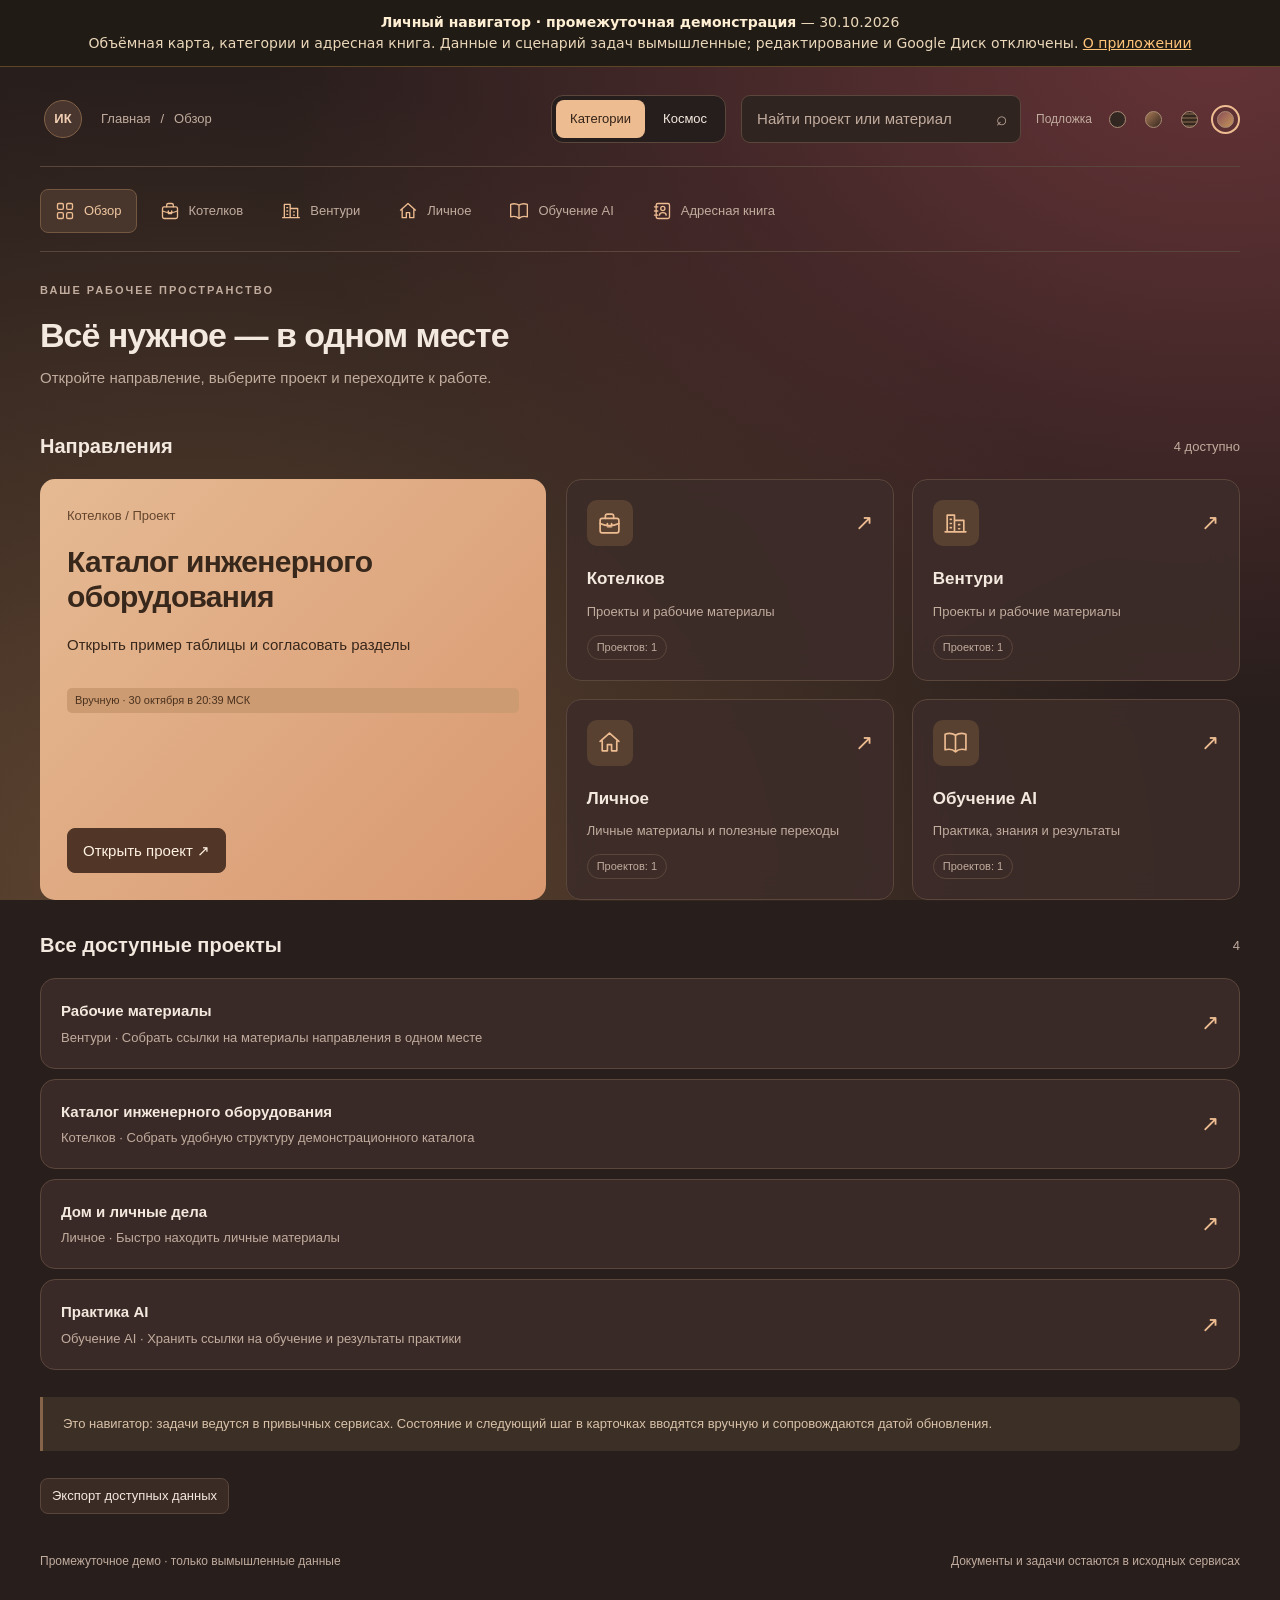
==== commit 890ae707: "Add point galaxies and priority signals to navigator demo" ====
--- a/demo.html
+++ b/demo.html
@@ -35,42 +35,16 @@
 .account-menu{position:relative;flex:none;z-index:30}.account-menu summary{cursor:pointer;list-style:none;border-radius:50%;padding:4px}.account-menu summary::-webkit-details-marker{display:none}.account-menu summary:focus-visible{outline:2px solid var(--accent);outline-offset:3px}.account-menu .avatar{background:#49362e;color:#f2cfb4;border:1px solid #826147;width:38px;height:38px}.account-menu[open] .avatar,.account-menu summary:hover .avatar{background:#624734;border-color:#c89f78}.account-popover{position:absolute;left:0;top:calc(100% + 12px);width:250px;max-width:calc(100vw - 48px);padding:20px;border-radius:14px;border:1px solid #725442;background:#30241ff2;backdrop-filter:blur(16px);box-shadow:0 15px 45px #0006;display:flex;flex-direction:column;gap:8px}.account-popover strong{font-size:15px}.topbar .account-menu{order:0}
 @media(max-width:720px){.category-nav{gap:5px;margin-top:-8px;margin-bottom:24px}.category-nav .nav-item{padding:9px 11px;font-size:12px;flex:1 0 calc(50% - 5px)}.topbar .view-switch{margin-left:auto}.topbar .crumb{margin:0}.account-menu summary{padding:0}}
 .upload-toolbar{margin:-8px 0 24px}.upload-dialog{width:660px}.upload-path{margin:12px 0;overflow-wrap:anywhere;color:var(--accent);font-size:13px}.upload-dialog [hidden]{display:none!important}.upload-dialog .notice{margin:16px 0;overflow-wrap:anywhere}.upload-dialog>.toolbar{justify-content:flex-start}.upload-drop{border:1px dashed var(--line);border-radius:10px;padding:16px;margin-top:20px}.upload-drop.dragging{border-color:var(--accent);background:var(--soft)}.upload-drop label{margin-top:0}.upload-drop input{padding:8px;max-width:100%}.upload-drop p{margin:10px 0 0}.upload-list{list-style:none;margin:18px 0 0;padding:0}.upload-list li{display:flex;flex-direction:column;gap:4px;padding:12px 0;border-top:1px solid var(--line);overflow-wrap:anywhere}.upload-list li>span+span{font-size:13px;color:var(--muted)}.upload-list a{color:var(--accent);text-decoration:underline;font-size:13px}.upload-dialog[aria-busy=true] .upload-drop{opacity:.6}.upload-dialog code{font-size:12px}
-</style><style>body[data-view="cosmos"]{--cosmos-nebula-image:url('demo-nebula.webp');background:#080e17;background-image:none;color:#ede9e3}body[data-view="cosmos"] .layout{max-width:1600px}body[data-view="cosmos"] #search-form,body[data-view="cosmos"] .background-picker{display:none}body[data-view="cosmos"] .topbar{margin-bottom:22px;border-color:#95b9d41c}body[data-view="cosmos"] .footer{color:#8c9aa8}
-.cosmos-shell{--cosmos-ink:#f1eee8;--cosmos-muted:#9caebf;--cosmos-amber:#e8b57d;--cosmos-ice:#8acde4;position:relative;isolation:isolate;background:#080e18;border:1px solid #9dbcd320;border-radius:23px;overflow:hidden;box-shadow:0 26px 100px #0003;color:var(--cosmos-ink);min-height:820px}.cosmos-shell *{box-sizing:border-box}.cosmos-shell a,.cosmos-shell button{ -webkit-tap-highlight-color:transparent}.cosmos-shell a:focus-visible,.cosmos-shell button:focus-visible,.cosmos-shell input:focus-visible{outline:2px solid #e8b57d;outline-offset:6px}.cosmos-background{position:absolute;inset:0;z-index:-1;overflow:hidden;background:radial-gradient(ellipse at 5% 50%,#21425255,transparent 50%),radial-gradient(ellipse at 90% 80%,#74533b38,transparent 55%),linear-gradient(150deg,#0b1722,#080c15 65%,#171a22)}.cosmos-nebula{position:absolute;inset:-6%;opacity:0;background-image:linear-gradient(90deg,#080e1844,#080e1877 45%,#080e1844),var(--cosmos-nebula-image,none),radial-gradient(ellipse at 15% 40%,#477f9355,transparent 48%),radial-gradient(ellipse at 90% 75%,#b67b3c44,transparent 42%);background-size:cover;background-position:center;transition:opacity 1s ease,transform 1.5s ease,filter 1.5s ease;background-repeat:no-repeat;will-change:opacity}.cosmos-nebula.is-visible{opacity:.9}.cosmos-stars{position:absolute;inset:0;opacity:.65;background-image:radial-gradient(1px 1px at 13% 18%,#e6e4dccc 99%,transparent),radial-gradient(1px 1px at 38% 28%,#b3dbebaa 99%,transparent),radial-gradient(1.5px 1.5px at 73% 13%,#d5c7a9aa 99%,transparent),radial-gradient(1px 1px at 85% 65%,#d2e5f3cc 99%,transparent),radial-gradient(1px 1px at 29% 83%,#d8ecf9bb 99%,transparent),radial-gradient(1px 1px at 61% 58%,#fff9 99%,transparent);background-size:223px 271px,307px 347px,433px 317px,239px 293px,361px 397px,173px 191px;animation:cosmos-twinkle 7s ease-in-out infinite alternate;pointer-events:none}.cosmos-grain{position:absolute;inset:0;background:repeating-linear-gradient(0deg,#fff 0 1px,transparent 1px 3px);opacity:.012;pointer-events:none}.cosmos-header{padding:34px 36px 24px;display:flex;justify-content:space-between;align-items:flex-start;gap:20px}.cosmos-kicker,.cosmos-tiny-label{display:block;font-size:9px;line-height:1.6;font-weight:600;letter-spacing:2px;color:#a7b7c6}.cosmos-heading h1{font-size:39px;font-weight:500;line-height:1.18;letter-spacing:-1.4px;margin:10px 0 8px;color:#f8f2e9}.cosmos-heading-dot{color:var(--cosmos-amber)}.cosmos-heading p{font-size:13px;color:var(--cosmos-muted);margin:0}.cosmos-tools{display:flex;gap:8px;padding-top:5px}.cosmos-tool{display:inline-flex;gap:8px;align-items:center;justify-content:center;min-height:38px;padding:8px 12px;border:1px solid #aec0d22b;background:#0a142373;border-radius:9px;font-size:12px;color:#d9e2e9;transition:background .2s,border-color .2s}.cosmos-tool:hover{background:#a3bcd21a;border-color:#acc9dd70}.cosmos-tool[aria-pressed="true"]{color:#f0c18a}.cosmos-command{margin:0 36px;display:flex;align-items:center;justify-content:space-between;gap:25px;padding:15px 0;border-top:1px solid #aac3d01d;border-bottom:1px solid #aac3d01d;position:relative;z-index:5}.cosmos-breadcrumb{display:flex;align-items:center;flex-wrap:wrap;gap:8px;font-size:11px;color:#8b9dad;min-width:0}.cosmos-breadcrumb a{color:#bac9d7}.cosmos-breadcrumb a:hover{color:var(--cosmos-amber)}.cosmos-breadcrumb [aria-current=page]{color:#efcfaa}.cosmos-search{position:relative;width:255px;flex-shrink:0}.cosmos-search-label{position:absolute;width:1px;height:1px;overflow:hidden;clip-path:inset(50%)}.cosmos-search-field{display:flex;align-items:center;gap:8px;background:#0a15229c;border:1px solid #9db8cc30;border-radius:8px;padding:0 10px;color:#adc1d2}.cosmos-search-field input{border:0;background:none;color:#edf3f7;width:100%;min-width:0;padding:9px 0;font-size:11px;outline-offset:3px!important}.cosmos-search-field input::placeholder{color:#98aabc}.cosmos-search-field kbd{font:12px inherit;border:1px solid #879cb42e;border-radius:3px;padding:0 3px;opacity:.6}.cosmos-search-results{position:absolute;right:0;top:calc(100% + 10px);width:360px;max-width:calc(100vw - 65px);max-height:400px;overflow:auto;z-index:15;background:#0e1a2af7;backdrop-filter:blur(18px);border:1px solid #7f9db84a;border-radius:12px;box-shadow:0 20px 60px #0006;padding:8px}.cosmos-search-results p{font-size:12px;padding:14px;margin:0;color:#c3d3df}.cosmos-search-scope{display:block;color:#8fa5b8;font-size:10px;line-height:1.6;padding:8px 10px 13px}.cosmos-search-results a{display:grid;grid-template-columns:1fr auto;gap:3px 12px;padding:12px 10px;border-radius:7px;font-size:13px}.cosmos-search-results a:hover{background:#92b8d218}.cosmos-search-results small{grid-column:1;font-size:10px;color:#8da4b8}.cosmos-search-results b{grid-column:2;grid-row:1/3;color:var(--cosmos-amber);font-weight:400}
-.cosmos-workspace{display:grid;grid-template-columns:minmax(0,1fr) 245px;min-height:620px}.cosmos-map-wrap{min-width:0;position:relative;padding:0 22px 0 28px;display:flex;flex-direction:column}.cosmos-map-bar{display:flex;align-items:center;gap:16px;padding-top:20px;min-height:60px}.cosmos-back,.cosmos-overview{border:0;background:none;font-size:10px;padding:6px;color:#c9d5e0;min-height:30px}.cosmos-back:hover,.cosmos-overview:hover{color:#f0c18a}.cosmos-back:disabled{opacity:.3;cursor:default}.cosmos-map-label{font-size:9px;letter-spacing:1.8px;text-transform:uppercase;color:#839caf}.cosmos-overview{margin-left:auto;white-space:nowrap}.cosmos-stage{position:relative;flex:1;min-width:0;outline:none!important}.cosmos-scene{position:relative;height:570px;min-height:500px}.cosmos-node{--orb-color:#b57a4d;--orb-light:#f2c28a;position:absolute;left:50%;top:50%;transform:translate(-50%,-50%);display:flex;flex-direction:column;align-items:center;text-align:center;width:165px;min-height:152px;gap:13px;z-index:2;border-radius:20px;padding:10px 7px;transition:background .3s}.cosmos-node:hover{background:#a5c9e308}.cosmos-node-copy{max-width:100%;line-height:1.35}.cosmos-node-copy strong{display:block;font-size:13px;font-weight:500;color:#efefec;overflow-wrap:anywhere}.cosmos-node-copy>span{display:block;font-size:9px;color:#91a8bc;margin-top:5px}.cosmos-node-arrow{position:absolute;right:10px;top:20px;font-size:14px;color:#dcc3a0;opacity:0;transition:opacity .25s,transform .25s}.cosmos-node:hover .cosmos-node-arrow{opacity:1;transform:translate(2px,-2px)}.cosmos-orb{position:relative;display:block;flex-shrink:0;width:75px;height:75px;border-radius:50%;background:radial-gradient(ellipse at 27% 22%,var(--orb-light),transparent 43%),repeating-linear-gradient(165deg,#ffffff10 0 7px,#00000014 9px 15px),radial-gradient(circle at 35% 30%,var(--orb-color),#10151b 78%);box-shadow:inset -17px -10px 20px #000b,inset 2px 2px 8px #fff3,0 0 2px 1px #edd5b366,0 0 45px -15px var(--orb-color),16px 20px 30px #0004;transition:transform .4s,box-shadow .4s}.cosmos-orb-shade{position:absolute;inset:0;border-radius:inherit;background:radial-gradient(circle at 22% 28%,transparent 34%,#080d1666 69%,#080d16c9 100%)}.cosmos-orb-light{position:absolute;inset:-7px;border:1px solid color-mix(in srgb,var(--orb-light) 20%,transparent);border-radius:50%;opacity:.4}.cosmos-orb-ring{position:absolute;inset:25% -28%;border:3px solid color-mix(in srgb,var(--orb-color) 45%,transparent);border-top-color:#0000;border-bottom-color:color-mix(in srgb,var(--orb-light) 55%,transparent);border-radius:50%;transform:rotate(-25deg);box-shadow:0 2px 1px #02081033;display:none}.cosmos-node-project:nth-of-type(3n) .cosmos-orb-ring{display:block}.cosmos-node:hover .cosmos-orb{transform:scale(1.09);box-shadow:inset -17px -10px 20px #000b,inset 2px 2px 8px #fff3,0 0 3px 1px #e6d8bf88,0 0 65px -10px var(--orb-color),16px 20px 30px #0004}.cosmos-tone-ice{--orb-color:#438397;--orb-light:#b1e5e8}.cosmos-tone-rose{--orb-color:#9d5d55;--orb-light:#ecc0a0}.cosmos-tone-violet{--orb-color:#77769d;--orb-light:#c7c9eb}.cosmos-node-direction{width:185px;gap:16px}.cosmos-node-direction .cosmos-orb{width:112px;height:72px;border-radius:50%;background:radial-gradient(ellipse at 47% 50%,#e7d1aa75,transparent 8%),radial-gradient(ellipse at 30% 55%,var(--orb-light),transparent 16%),radial-gradient(ellipse at 55% 45%,var(--orb-color),transparent 55%);box-shadow:none;filter:drop-shadow(0 0 23px var(--orb-color));transform:rotate(-18deg)}.cosmos-node-direction .cosmos-orb::before,.cosmos-node-direction .cosmos-orb::after{content:"";position:absolute;inset:-12% -13%;border-radius:50%;background:radial-gradient(ellipse at 55% 45%,color-mix(in srgb,var(--orb-color) 55%,transparent),transparent 65%);transform:rotate(28deg);filter:blur(7px)}.cosmos-node-direction .cosmos-orb::after{inset:20% -10%;transform:rotate(-23deg);filter:blur(5px)}.cosmos-node-direction .cosmos-orb-shade{background:repeating-radial-gradient(ellipse at 60% 50%,#ffffff16 0 1px,transparent 1px 8px);transform:rotate(-12deg);opacity:.65;filter:blur(2px)}.cosmos-node-direction .cosmos-orb-light{border:0;inset:-15px;background:radial-gradient(ellipse,#ffffff12,transparent 65%)}.cosmos-node-direction:hover .cosmos-orb{box-shadow:none;transform:rotate(-12deg) scale(1.12)}.cosmos-node-section .cosmos-orb{width:43px;height:43px;background:radial-gradient(circle at 30% 25%,#e6dbcb,#8f979e 37%,#243647 76%);box-shadow:inset -10px -7px 10px #0009,0 0 25px -6px #b9c9d766}.cosmos-node-section .cosmos-orb-light{inset:-10px;opacity:.3}.cosmos-node-section{min-height:110px}.cosmos-hub{position:absolute;left:50%;top:50%;transform:translate(-50%,-50%);display:flex;flex-direction:column;align-items:center;gap:13px;width:100px;pointer-events:none;color:#b8c6d3}.cosmos-hub-symbol{position:relative;display:grid;place-items:center;width:57px;height:57px;border:1px solid #d4b58a45;border-radius:50%;background:#0a152b55;box-shadow:0 0 60px #a2c6de13}.cosmos-hub-symbol::before{content:"";position:absolute;inset:-9px;border:1px dashed #a7c0d230;border-radius:50%}.cosmos-hub svg{width:28px;height:28px;stroke:#d9b887;stroke-width:.8}.cosmos-hub>span:last-child{font-size:7px;letter-spacing:1.7px;white-space:nowrap;color:#8ba1b5}.cosmos-connections{position:absolute;inset:0;width:100%;height:100%;overflow:visible;pointer-events:none;z-index:0}.cosmos-connection{stroke:#b7cddd30;stroke-width:.65;fill:none;stroke-dasharray:3 6}.cosmos-orbit-arc{fill:none;stroke:#9ab7d523;stroke-width:.8;stroke-dasharray:2 8}.cosmos-orbit-secondary{stroke:#d7bc8b2b;stroke-dasharray:none}.cosmos-map-footer{display:flex;align-items:center;justify-content:space-between;gap:12px;border-top:1px solid #a4bfd21c;padding:16px 0;font-size:9px;color:#8099ad}.cosmos-map-footer>span:first-child{display:flex;align-items:center;gap:7px;white-space:nowrap}.cosmos-live-dot{width:4px;height:4px;background:#a5cae0;border-radius:50%;box-shadow:0 0 8px #adcbe0}.cosmos-map-hint{text-align:right}.cosmos-inspector{border-left:1px solid #9ab9d31c;background:linear-gradient(90deg,#10203122,#0b152752);display:flex;flex-direction:column;padding:28px 22px}.cosmos-inspector-icon{display:grid;place-items:center;width:39px;height:39px;border:1px solid #baa38040;background:#ba9d6b09;border-radius:11px;margin-bottom:24px}.cosmos-inspector-icon svg{width:25px;height:25px;stroke:#dab98b;stroke-width:1}.cosmos-inspector .cosmos-tiny-label{font-size:8px;letter-spacing:1.7px;color:#8099b0}.cosmos-inspector h2{font-size:21px;line-height:1.3;font-weight:500;letter-spacing:-.3px;margin:12px 0;overflow-wrap:anywhere}.cosmos-inspector p{font-size:11px;line-height:1.9;color:#9eb0c1;white-space:pre-wrap;overflow-wrap:anywhere}.cosmos-depth{list-style:none;margin:30px 0 40px;padding:0;position:relative}.cosmos-depth::before{content:"";position:absolute;left:5px;top:13px;bottom:13px;border-left:1px solid #91a9be30}.cosmos-depth li{position:relative;display:flex;align-items:center;gap:13px;padding:12px 0;font-size:11px;color:#6c8399}.cosmos-depth-dot{position:relative;width:11px;height:11px;border:1px solid #6e849961;background:#0d1929;border-radius:50%;flex-shrink:0}.cosmos-depth .is-current{color:#edc79d}.cosmos-depth .is-current .cosmos-depth-dot{background:#e6bb85;border:3px solid #4d4439;box-shadow:0 0 0 3px #ba95641a,0 0 18px #dbb47733}.cosmos-depth .is-passed{color:#a9bbc9}.cosmos-depth .is-passed .cosmos-depth-dot{background:#829bb0;border:3px solid #203244}.cosmos-depth small{font-size:8px;color:#a0886d;margin-left:auto;white-space:nowrap}.cosmos-inspector-bottom{margin-top:auto}.cosmos-inspector-bottom p{font-size:10px;line-height:2;margin-top:10px}.cosmos-privacy{border-top:1px solid #9ab4cb20;margin-top:24px;padding-top:17px;font-size:8px;line-height:1.8;color:#8099b1;display:flex;gap:7px;align-items:flex-start}.cosmos-privacy>span{color:#bcab8d}.cosmos-open-project{display:flex;gap:10px;align-items:center;justify-content:space-between;color:#e0bd92;font-size:11px;line-height:1.6}.cosmos-open-project:hover{color:#ffddb2}.cosmos-announcement{position:absolute;clip-path:inset(50%);width:1px;height:1px;overflow:hidden}.cosmos-empty{position:absolute;inset:80px 15px 30px;display:flex;align-items:center;justify-content:center;flex-direction:column;text-align:center;gap:10px;color:#a6b8c9}.cosmos-empty>span{font-size:42px;color:#bdab8d;font-weight:300}.cosmos-empty h3,.cosmos-empty h2{font-size:19px;font-weight:400;color:#e4e9ec;margin:0}.cosmos-empty p{font-size:12px;max-width:300px;line-height:1.8}.cosmos-empty~.cosmos-hub,.cosmos-scene:has(.cosmos-empty)>.cosmos-hub{display:none}.cosmos-loading{min-height:450px;display:flex;flex-direction:column;align-items:center;justify-content:center;gap:18px;font-size:12px;color:#b3c4d2}.cosmos-loading svg{width:50px;height:50px;stroke:#d3b78b;stroke-width:.6}.cosmos-loading>span{animation:cosmos-loading 4s linear infinite}.cosmos-material-scene{height:auto!important;min-height:570px;padding:30px 20px 35px}.cosmos-material-header{margin-bottom:25px}.cosmos-material-header h2{font-size:25px;line-height:1.3;font-weight:400;margin:10px 0;overflow-wrap:anywhere}.cosmos-material-header p{font-size:11px;color:#8fa6bc}.cosmos-materials{display:grid;gap:12px}.cosmos-material{display:flex;gap:17px;border:1px solid #93b8d22a;border-radius:13px;background:linear-gradient(120deg,#16283c8c,#101c2d77);padding:20px;backdrop-filter:blur(10px)}.cosmos-material-icon{display:grid;place-items:center;width:35px;height:35px;border:1px solid #b19b7d38;background:#d4b0800c;border-radius:9px;flex-shrink:0;color:#e0b987;font-size:21px}.cosmos-material>div:last-child{min-width:0;flex:1}.cosmos-material .cosmos-tiny-label{font-size:7px;color:#8ca3b7}.cosmos-material h3{font-size:15px;font-weight:500;line-height:1.5;margin:6px 0 9px;overflow-wrap:anywhere}.cosmos-material h3 a{color:#ede2d2}.cosmos-material h3 a:hover{color:#f9c58e;text-decoration:underline;text-underline-offset:3px}.cosmos-material h3 a span{color:#cfb08b;font-size:12px}.cosmos-material p{font-size:12px;line-height:1.9;color:#afbfce;white-space:pre-wrap;overflow-wrap:anywhere}.cosmos-material small{display:block;font-size:9px;line-height:1.8;color:#7891a7;margin-top:10px}.cosmos-resource-domain{font-size:9px;overflow-wrap:anywhere;color:#c3a780}.cosmos-enter>.cosmos-node,.cosmos-enter>.cosmos-hub,.cosmos-enter>.cosmos-materials,.cosmos-enter>.cosmos-material-header{animation:cosmos-enter .65s cubic-bezier(.2,.65,.2,1) both}.cosmos-enter>.cosmos-node:nth-of-type(2n){animation-delay:.04s}.cosmos-enter>.cosmos-node:nth-of-type(3n){animation-delay:.09s}
-@keyframes cosmos-enter{from{opacity:0;filter:blur(5px);translate:0 16px;scale:.9}to{opacity:1;filter:blur(0);translate:0 0;scale:1}}@keyframes cosmos-twinkle{from{opacity:.35}to{opacity:.7}}@keyframes cosmos-loading{to{transform:rotate(360deg)}}
-.cosmos-shell[data-paused="true"] *,.cosmos-shell[data-effects="off"] *{animation-play-state:paused!important}.cosmos-shell[data-effects="off"] .cosmos-nebula{transition:none}.cosmos-shell[data-effects="off"] .cosmos-node,.cosmos-shell[data-effects="off"] .cosmos-hub,.cosmos-shell[data-effects="off"] .cosmos-materials,.cosmos-shell[data-effects="off"] .cosmos-material-header{animation:none!important}.cosmos-shell[data-effects="off"] .cosmos-orb,.cosmos-shell[data-effects="off"] .cosmos-orb::before,.cosmos-shell[data-effects="off"] .cosmos-orb::after{filter:none}.cosmos-shell[data-effects="off"] .cosmos-node:hover .cosmos-orb{transform:none}.cosmos-shell[data-effects="off"] .cosmos-stars{opacity:.35}.cosmos-shell[data-effects="off"] .cosmos-orb-light{display:none}
-@media(min-width:1500px){.cosmos-workspace{grid-template-columns:minmax(0,1fr) 280px}.cosmos-inspector{padding:33px 28px}.cosmos-node{width:195px}.cosmos-node-copy strong{font-size:14px}.cosmos-node-direction .cosmos-orb{width:135px;height:85px}.cosmos-orb{width:85px;height:85px}.cosmos-node-section .cosmos-orb{width:49px;height:49px}}
-@media(max-width:1150px){.cosmos-workspace{grid-template-columns:minmax(0,1fr) 210px}.cosmos-inspector{padding:25px 17px}.cosmos-header{padding:27px 26px 23px}.cosmos-command{margin:0 26px}.cosmos-map-wrap{padding:0 16px}.cosmos-node{width:145px}.cosmos-node-copy strong{font-size:12px}.cosmos-heading h1{font-size:35px}.cosmos-search{width:230px}}
-@media(max-width:950px){.cosmos-workspace{grid-template-columns:minmax(0,1fr)}.cosmos-inspector{border-left:0;border-top:1px solid #a5c6df20;display:grid;grid-template-columns:1fr 1fr;gap:18px 30px;padding:24px 28px}.cosmos-inspector-icon{display:none}.cosmos-inspector-top h2{font-size:20px}.cosmos-inspector-top p{max-width:400px}.cosmos-depth{margin:0;display:grid;grid-template-columns:1fr 1fr;column-gap:18px;align-self:center}.cosmos-depth::before{display:none}.cosmos-depth li{padding:8px 0;font-size:10px;gap:8px}.cosmos-depth small{display:none}.cosmos-inspector-bottom{grid-column:1/-1;display:flex;align-items:center;gap:25px;flex-wrap:wrap}.cosmos-inspector-bottom>.cosmos-tiny-label,.cosmos-inspector-bottom>p{display:none}.cosmos-privacy{margin:0 0 0 auto;padding:0;border:0}.cosmos-map-footer{padding:17px 5px}.cosmos-shell{min-height:0}.cosmos-stage{min-height:490px}.cosmos-command{gap:15px}.cosmos-search{width:225px}.cosmos-breadcrumb{font-size:10px}.cosmos-map-bar{padding-left:4px;padding-right:4px}}
-@media(max-width:720px){body[data-view="cosmos"] .layout{padding:18px 13px 30px}.cosmos-header{padding:25px 22px 20px;gap:10px}.cosmos-kicker{font-size:7px;letter-spacing:1.7px}.cosmos-heading h1{font-size:31px;margin:9px 0}.cosmos-heading p{font-size:11px;max-width:230px}.cosmos-tools{gap:5px}.cosmos-tool{font-size:11px;padding:7px 9px;min-height:36px}.cosmos-tools .cosmos-tool span{display:none}.cosmos-tools .cosmos-tool{width:36px;font-size:17px}.cosmos-command{margin:0 22px;flex-direction:column;align-items:stretch;gap:16px;padding:14px 0}.cosmos-search{width:100%}.cosmos-search-field input{padding:11px 0;font-size:12px}.cosmos-search-results{width:100%;max-width:none}.cosmos-breadcrumb{font-size:10px;gap:6px}.cosmos-map-label{font-size:8px;letter-spacing:1.3px}.cosmos-back,.cosmos-overview{font-size:9px}.cosmos-map-bar{gap:10px}.cosmos-inspector{padding:23px 22px;gap:15px}.cosmos-inspector h2{font-size:18px}.cosmos-inspector p{font-size:10px}.cosmos-map-footer{font-size:8px;gap:9px}.cosmos-map-hint{max-width:160px;line-height:1.7}.cosmos-scene{height:auto!important;min-height:460px;display:grid;grid-template-columns:repeat(2,minmax(0,1fr));align-content:center;gap:20px 3px;padding:45px 5px}.cosmos-node{position:relative;left:auto!important;top:auto!important;transform:none;width:auto;min-height:160px;max-width:180px;justify-self:center;gap:15px;padding:8px;min-width:0}.cosmos-node-copy strong{font-size:12px}.cosmos-node-copy>span{font-size:8px}.cosmos-node-direction{width:100%}.cosmos-node-direction .cosmos-orb{width:100px;height:68px}.cosmos-orb{width:66px;height:66px}.cosmos-node-section{min-height:120px}.cosmos-hub,.cosmos-connections{display:none}.cosmos-node-section .cosmos-orb{width:42px;height:42px}.cosmos-material-scene{display:block;padding:28px 7px;min-height:460px}.cosmos-material{padding:16px;gap:12px}.cosmos-material-header h2{font-size:22px}.cosmos-material h3{font-size:14px}.cosmos-material p{font-size:11px}.cosmos-material-icon{width:29px;height:29px;font-size:17px}.cosmos-material-scene .cosmos-empty,.cosmos-empty{position:relative;inset:auto;grid-column:1/-1;min-height:330px;padding:20px}.cosmos-loading{grid-column:1/-1;min-height:330px}.cosmos-stage{min-height:460px}.cosmos-node:hover{background:#a5c9e30a}.cosmos-node-arrow{display:none}}
-@media(min-width:721px) and (max-width:900px){.cosmos-scene{min-height:500px}}
-@media(max-width:420px){.cosmos-header{padding:23px 17px 20px}.cosmos-command{margin:0 17px}.cosmos-heading h1{font-size:29px}.cosmos-heading p{max-width:190px}.cosmos-map-wrap{padding:0 12px}.cosmos-inspector{padding:23px 18px;grid-template-columns:1fr}.cosmos-depth{grid-template-columns:repeat(4,1fr);gap:3px;margin:3px 0 8px}.cosmos-depth li{flex-direction:column;gap:8px;font-size:8px}.cosmos-inspector-top p{margin-bottom:0}.cosmos-privacy{margin-left:0}.cosmos-node-copy strong{font-size:11px}.cosmos-scene{gap:10px 0}.cosmos-node{max-width:143px}.cosmos-map-label{letter-spacing:.7px}.cosmos-map-bar{gap:7px}.cosmos-overview{font-size:8px}.cosmos-material{padding:13px}.cosmos-material h3{font-size:13px}}
-@media(prefers-reduced-motion:reduce){.cosmos-shell *,.cosmos-shell *::before,.cosmos-shell *::after{animation:none!important;transition:none!important}.cosmos-node:hover .cosmos-orb{transform:none}.cosmos-nebula{will-change:auto}}
-.cosmos-heading{min-width:0}.cosmos-tools{flex-shrink:0}.cosmos-shell[data-effects="off"] .cosmos-orb,.cosmos-shell[data-effects="off"] .cosmos-node:hover .cosmos-orb{box-shadow:inset -17px -10px 20px #000b,inset 2px 2px 8px #fff3}.cosmos-shell[data-effects="off"] .cosmos-node-direction .cosmos-orb{box-shadow:none}.cosmos-shell[data-effects="off"] .cosmos-material{backdrop-filter:none}
-/* Keep the complete map in view on ordinary laptop displays. */
-.cosmos-shell{min-height:0}.cosmos-header{padding-top:27px;padding-bottom:21px}.cosmos-heading h1{font-size:36px}.cosmos-workspace{min-height:0}.cosmos-scene{height:460px;min-height:460px}.cosmos-stage{overflow:hidden}.cosmos-node-copy>span{font-size:11px}.cosmos-node-copy strong{font-size:14px}.cosmos-node-direction .cosmos-orb{height:66px}.cosmos-map-label{font-size:10px}.cosmos-back,.cosmos-overview{font-size:11px}.cosmos-map-footer{font-size:10px}.cosmos-kicker{font-size:10px}.cosmos-breadcrumb{font-size:12px}.cosmos-search-field input{font-size:12px}.cosmos-inspector p{font-size:12px;line-height:1.8}.cosmos-inspector .cosmos-tiny-label{font-size:10px}.cosmos-depth li{font-size:12px}.cosmos-depth small{font-size:10px}.cosmos-inspector-bottom p{font-size:11px}.cosmos-privacy{font-size:10px}.cosmos-open-project{font-size:12px}.cosmos-tiny-label{font-size:10px}.cosmos-material .cosmos-tiny-label{font-size:10px}.cosmos-material small{font-size:10px}.cosmos-resource-domain{font-size:11px}.cosmos-search-scope{font-size:11px}.cosmos-search-results small{font-size:11px}.cosmos-hub>span:last-child{font-size:9px;letter-spacing:1.2px}.cosmos-material-scene{min-height:460px}.cosmos-material-header p{font-size:12px}.cosmos-journey{position:absolute;inset:0;display:flex;flex-direction:column;align-items:center;justify-content:center;gap:17px;pointer-events:none;font-size:12px;color:#adc0d1;background:#09101a40}.cosmos-journey>span{animation:cosmos-loading 4s linear infinite}.cosmos-journey svg{width:46px;height:46px;stroke:#d3b78b;stroke-width:.7}
-@media(min-width:951px) and (max-height:820px){body[data-view="cosmos"] .layout{padding-top:18px}body[data-view="cosmos"] .topbar{padding-bottom:14px;margin-bottom:16px}.cosmos-header{padding:17px 28px 15px}.cosmos-heading h1{font-size:30px;margin:6px 0 0}.cosmos-heading p{display:none}.cosmos-kicker{font-size:9px}.cosmos-tools{padding-top:8px}.cosmos-command{margin:0 28px;padding:10px 0}.cosmos-map-bar{min-height:45px;padding-top:7px}.cosmos-scene,.cosmos-material-scene{min-height:370px;height:370px}.cosmos-inspector{padding:21px 20px}.cosmos-inspector-icon{width:31px;height:31px;margin-bottom:17px}.cosmos-inspector-icon svg{width:22px;height:22px}.cosmos-inspector h2{font-size:20px;margin:8px 0 10px}.cosmos-inspector p{font-size:12px;line-height:1.65}.cosmos-depth{margin:16px 0 23px}.cosmos-depth li{padding:9px 0}.cosmos-privacy{margin-top:18px;padding-top:13px}.cosmos-map-footer{padding:14px 0}.cosmos-node{min-height:135px;gap:10px}.cosmos-node-direction .cosmos-orb{width:100px;height:60px}.cosmos-orb{width:65px;height:65px}.cosmos-node-section .cosmos-orb{width:39px;height:39px}.cosmos-node-section{min-height:115px}.cosmos-node-copy strong{font-size:13px}.cosmos-node-copy>span{font-size:11px;margin-top:4px}.cosmos-material-scene{padding-top:23px}.cosmos-material-header{margin-bottom:18px}.cosmos-material-header h2{font-size:23px}.cosmos-material{padding:16px}}
-@media(min-width:721px) and (max-width:950px) and (max-height:820px){.cosmos-scene,.cosmos-material-scene{height:370px;min-height:370px}.cosmos-stage{min-height:370px}}
-@media(max-width:720px){.cosmos-scene{min-height:430px;height:auto}.cosmos-stage{min-height:430px}.cosmos-header{padding:23px 21px 20px}.cosmos-heading h1{font-size:31px}.cosmos-kicker{font-size:9px;letter-spacing:1.2px}.cosmos-node-copy strong{font-size:13px}.cosmos-node-copy>span{font-size:11px}.cosmos-map-label{font-size:10px;letter-spacing:.6px}.cosmos-back,.cosmos-overview{font-size:11px}.cosmos-map-bar{gap:9px}.cosmos-map-footer{font-size:10px}.cosmos-inspector p{font-size:12px}.cosmos-inspector .cosmos-tiny-label{font-size:10px}.cosmos-depth li{font-size:11px}.cosmos-material-scene{min-height:430px}.cosmos-material h3{font-size:15px}.cosmos-material p{font-size:12px}.cosmos-map-hint{max-width:180px}.cosmos-breadcrumb{font-size:11px}}
-@media(max-width:420px){.cosmos-header{padding-left:17px;padding-right:17px}.cosmos-heading h1{font-size:28px}.cosmos-heading p{font-size:11px}.cosmos-kicker{font-size:8px;letter-spacing:1px}.cosmos-node-copy strong{font-size:12px}.cosmos-map-label{font-size:9px}.cosmos-overview{font-size:10px}.cosmos-depth li{font-size:10px}.cosmos-map-footer{align-items:flex-start;font-size:9px}.cosmos-privacy{font-size:10px}.cosmos-material h3{font-size:14px}}
-@media(min-width:951px) and (max-height:820px){.cosmos-inspector-icon{display:none}.cosmos-inspector-bottom>.cosmos-tiny-label,.cosmos-inspector-bottom>p{display:none}.cosmos-depth{margin:14px 0 16px}.cosmos-depth li{padding:7px 0}}
-/* Direction clouds reuse the original generated panorama, with a distinct crop. */
-.cosmos-node-direction{--cloud-hue:0deg;--cloud-position:5% 62%}.cosmos-node-direction.cosmos-tone-ice{--cloud-hue:160deg;--cloud-position:97% 46%}.cosmos-node-direction.cosmos-tone-rose{--cloud-hue:318deg;--cloud-position:13% 86%}.cosmos-node-direction.cosmos-tone-violet{--cloud-hue:215deg;--cloud-position:91% 79%}.cosmos-node-direction .cosmos-orb{width:164px;height:100px;border-radius:0;background-image:var(--cosmos-nebula-image,none);background-size:360% 190%;background-position:var(--cloud-position);background-blend-mode:normal;box-shadow:none;transform:rotate(-13deg);filter:hue-rotate(var(--cloud-hue)) saturate(2) brightness(2.5) contrast(1.2);mask-image:radial-gradient(ellipse 37% 36% at 35% 47%,#000 20%,#000e 45%,transparent 100%),radial-gradient(ellipse 32% 44% at 62% 48%,#000 22%,#000d 51%,transparent 100%),radial-gradient(ellipse 20% 24% at 78% 35%,#000b 15%,transparent 100%);-webkit-mask-image:radial-gradient(ellipse 37% 36% at 35% 47%,#000 20%,#000e 45%,transparent 100%),radial-gradient(ellipse 32% 44% at 62% 48%,#000 22%,#000d 51%,transparent 100%),radial-gradient(ellipse 20% 24% at 78% 35%,#000b 15%,transparent 100%)}.cosmos-node-direction .cosmos-orb::before{inset:13% -1% 9%;background-image:var(--cosmos-nebula-image,none);background-size:330% 350%;background-position:8% 60%;border-radius:38% 52% 42% 57%;transform:rotate(14deg);filter:contrast(1.25) brightness(1.3);opacity:.4;mask-image:radial-gradient(ellipse,#000 20%,#0009 48%,transparent 76%);-webkit-mask-image:radial-gradient(ellipse,#000 20%,#0009 48%,transparent 76%)}.cosmos-node-direction .cosmos-orb::after{inset:0;background:radial-gradient(1px 1px at 24% 48%,#fff 95%,transparent),radial-gradient(1.5px 1.5px at 57% 39%,#f5e4d4 95%,transparent),radial-gradient(1px 1px at 73% 61%,#f8e4c9 95%,transparent),radial-gradient(1px 1px at 44% 68%,#fff 95%,transparent),radial-gradient(2px 2px at 37% 39%,#fff9 95%,transparent);transform:none;filter:none;opacity:.95}.cosmos-node-direction .cosmos-orb-shade{background:none;opacity:0;filter:none;transform:rotate(-9deg)}.cosmos-node-direction .cosmos-orb-light{inset:0;border:0;background:radial-gradient(ellipse 50% 14% at 40% 49%,#eee3c344,transparent 90%);opacity:.8}.cosmos-node-direction:hover .cosmos-orb{transform:rotate(-9deg) scale(1.12);box-shadow:none;filter:hue-rotate(var(--cloud-hue)) saturate(2.1) brightness(2.8) contrast(1.2)}.cosmos-shell[data-effects="off"] .cosmos-node-direction .cosmos-orb{filter:hue-rotate(var(--cloud-hue)) saturate(2) brightness(2.5) contrast(1.2);box-shadow:none}.cosmos-shell[data-effects="off"] .cosmos-node-direction .cosmos-orb::before{filter:contrast(1.4) brightness(1.25)}
-.cosmos-depth li{padding:0!important;display:block}.cosmos-depth li>a{color:#a5bbcd;display:flex;align-items:center;gap:12px;position:relative;min-height:42px;padding:9px 5px 9px 0;border-radius:7px;transition:background .2s,color .2s}.cosmos-depth li>a:hover{color:#f2d1a9;background:#a3bdd00c}.cosmos-depth-arrow{font-size:12px;color:#819bb2;margin-left:auto;opacity:.6}.cosmos-depth li>a:hover .cosmos-depth-arrow{color:#ebc28d;opacity:1}.cosmos-depth li small{margin-left:0}.cosmos-depth .is-current .cosmos-depth-arrow{display:none}.cosmos-browse-scene{display:block!important;height:auto!important;min-height:460px;padding:27px 18px 32px}.cosmos-browse-header{margin-bottom:23px}.cosmos-browse-header h2{font-size:26px;font-weight:400;line-height:1.3;margin:9px 0 14px}.cosmos-browse-scope{display:flex;align-items:center;justify-content:space-between;gap:12px;padding-bottom:18px;border-bottom:1px solid #95b7d21e;font-size:11px;color:#9db1c4;line-height:1.7}.cosmos-browse-scope a{color:#ddba8e;white-space:nowrap}.cosmos-browse-scope a:hover{color:#ffdbb1}.cosmos-browse-list{display:grid;grid-template-columns:repeat(2,minmax(0,1fr));gap:13px}.cosmos-browse-materials{grid-template-columns:1fr}.cosmos-browse-card{--orb-color:#b57a4d;--orb-light:#f2c28a;display:flex;gap:17px;align-items:flex-start;min-width:0;border:1px solid #9ab6ce26;border-radius:13px;background:linear-gradient(125deg,#192b3f8c,#111d2d6e);padding:22px 18px;transition:border-color .2s,background .2s}.cosmos-browse-card:hover{background:linear-gradient(125deg,#20364c99,#13223888);border-color:#d3b38a55}.cosmos-browse-card.cosmos-tone-ice{--orb-color:#438397;--orb-light:#b1e5e8}.cosmos-browse-card.cosmos-tone-rose{--orb-color:#9d5d55;--orb-light:#ecc0a0}.cosmos-browse-card.cosmos-tone-violet{--orb-color:#77769d;--orb-light:#c7c9eb}.cosmos-browse-card .cosmos-orb{width:43px;height:43px;box-shadow:inset -11px -7px 13px #000b,inset 1px 1px 5px #fff3,0 0 24px -10px var(--orb-color);margin-top:4px}.cosmos-browse-card>div{min-width:0;flex:1}.cosmos-browse-card .cosmos-tiny-label{font-size:10px;letter-spacing:.8px;color:#8ca5bb;overflow-wrap:anywhere}.cosmos-browse-card h3{font-size:15px;font-weight:500;line-height:1.5;margin:7px 0 9px;overflow-wrap:anywhere}.cosmos-browse-card h3 a{color:#ebe4da}.cosmos-browse-card h3 a:hover{color:#ffd4a2}.cosmos-browse-card h3 a>span{color:#bc9c77;font-size:12px}.cosmos-browse-card p{font-size:12px;line-height:1.8;color:#9bafc2;margin:0;white-space:pre-wrap;overflow-wrap:anywhere}.cosmos-section-symbol{display:grid;place-items:center;color:#bbd6e7;font-size:40px;line-height:1;width:38px;flex-shrink:0;margin-top:7px}.cosmos-browse-context{display:block;color:#8da9bf;font-size:11px;line-height:1.7;margin-bottom:13px;overflow-wrap:anywhere}.cosmos-browse-context:hover{color:#e1bd92}.cosmos-browse-empty{grid-column:1/-1;display:flex;align-items:center;justify-content:center;flex-direction:column;text-align:center;min-height:260px;padding:25px;color:#9fb2c5}.cosmos-browse-empty>span{font-size:35px;color:#ccb08b}.cosmos-browse-empty h3{font-size:19px;font-weight:400;margin:14px 0 10px}.cosmos-browse-empty p{font-size:12px;line-height:1.8;max-width:310px}.cosmos-browse-list .cosmos-material{margin:0}.cosmos-browse-materials .cosmos-material h3{font-size:15px}
-@media(min-width:951px) and (max-height:820px){.cosmos-node-direction .cosmos-orb{width:118px;height:72px}.cosmos-browse-scene{min-height:370px;padding-top:22px}.cosmos-depth li>a{min-height:36px;padding-top:7px;padding-bottom:7px}.cosmos-browse-header{margin-bottom:18px}}
-@media(max-width:1100px){.cosmos-browse-list{grid-template-columns:1fr}.cosmos-browse-card{padding:19px}.cosmos-browse-card .cosmos-orb{width:45px;height:45px}}
-@media(max-width:950px){.cosmos-depth li>a{gap:8px;padding-left:0;min-height:39px}.cosmos-depth li small{display:none}.cosmos-depth-arrow{font-size:11px}.cosmos-depth{gap:4px 20px}}
-@media(max-width:720px){.cosmos-node-direction .cosmos-orb{width:123px;height:80px}.cosmos-node-direction{gap:15px;min-height:163px}.cosmos-browse-scene{min-height:430px;padding:25px 7px}.cosmos-browse-header h2{font-size:24px}.cosmos-browse-scope{align-items:flex-start;font-size:11px;gap:14px}.cosmos-browse-card{padding:19px 15px;gap:15px}.cosmos-browse-card h3{font-size:15px}.cosmos-browse-card p{font-size:12px}.cosmos-browse-list{gap:12px}.cosmos-browse-context{font-size:11px}}
-@media(max-width:420px){.cosmos-depth{gap:3px}.cosmos-depth li>a{flex-direction:column;gap:8px;padding:8px 2px;min-height:55px;font-size:10px}.cosmos-depth-arrow{display:none}.cosmos-browse-scope{flex-direction:column;gap:6px}.cosmos-browse-card{gap:12px}.cosmos-browse-card .cosmos-orb{width:36px;height:36px}.cosmos-browse-card h3{font-size:14px}.cosmos-browse-card .cosmos-tiny-label{font-size:10px}.cosmos-node-direction .cosmos-orb{width:113px;height:76px}}
-
-.cosmos-depth .is-current>a{color:#edc79d}
-</style><meta name="robots" content="noindex,nofollow"><style>.share-demo-banner{padding:12px 22px;border-bottom:1px solid #d69b4655;background:#211b16;color:#ead7b9;font:14px/1.5 system-ui;text-align:center}.share-demo-banner a{color:#ffc47a;text-decoration:underline}.share-demo-banner strong{color:#fff0d4}</style></head><body><div class="share-demo-banner"><strong>Личный навигатор · промежуточная демонстрация</strong> — 29.10.2026<br>Можно изучать категории, космическую карту, поиск и адресную книгу. Данные вымышленные; редактирование и Google Диск отключены. <a href="index.html">О приложении</a></div>
+</style><style>body[data-view="cosmos"]{background:#080d15;color:#e3e9ec}body[data-view="cosmos"] #search-form,body[data-view="cosmos"] .background-picker,body[data-view="cosmos"] #nav{display:none}body[data-view="cosmos"] .layout{display:block;max-width:1660px}body[data-view="cosmos"] .topbar{margin-bottom:22px}body[data-view="cosmos"] .footer{color:#82929e}.space-shell{--space-tint:#91bbd1;--space-text:#d9e4eb;--space-border:#b4cede22;background:#0b121c;border:1px solid var(--space-border);border-radius:23px;overflow:hidden;color:var(--space-text)}.space-header{padding:30px 32px 22px;display:flex;justify-content:space-between;gap:22px;align-items:center}.space-eyebrow{font-size:10px;font-weight:600;letter-spacing:2px;color:#9caebd}.space-header h1{font-size:clamp(23px,2.5vw,35px);font-weight:500;letter-spacing:-1.1px;margin:9px 0 7px;color:#eff2ed}.space-header h1>span{color:#edc37d}.space-header p{font-size:12px;color:#91a3b3;margin:0}.space-header-tools{display:flex;gap:8px}.space-button,.space-shell button{font-family:inherit;cursor:pointer}.space-button{border:1px solid var(--space-border);background:#b5cce807;color:#b8c8d5;padding:10px 13px;border-radius:9px;font-size:11px;text-decoration:none;white-space:nowrap}.space-button:hover{background:#adc7df15;color:white}.space-toolbar{padding:14px 30px;border-top:1px solid var(--space-border);border-bottom:1px solid var(--space-border);display:flex;align-items:center;justify-content:space-between;gap:20px}.space-crumbs{display:flex;gap:8px;align-items:center;flex-wrap:wrap}.space-crumbs button{background:none;border:0;color:#a5bac9;padding:5px 0;font-size:11px}.space-crumbs button[aria-current]{color:#edcf9f}.space-crumbs>span{color:#4d6475;font-size:11px}.space-search{position:relative;max-width:340px;min-width:220px;flex:1}.space-search input{margin:0;width:100%;border:1px solid #b3c9df25;border-radius:10px;background:#050d1777;color:#dce6ed;padding:12px;font-size:11px}.space-results{position:absolute;right:0;top:44px;z-index:150;background:#111e2a;border:1px solid #86a7bf55;box-shadow:0 15px 50px #0008;width:350px;max-width:80vw;max-height:340px;overflow:auto;border-radius:12px;padding:8px}.space-results button{display:block;background:none;border:0;padding:12px;text-align:left;color:#e5e8e4;width:100%;border-radius:6px}.space-results button:hover{background:#c6d9e413}.space-results small{display:block;color:#9cb0c0;margin-top:5px;font-size:10px}.space-body{display:grid;grid-template-columns:minmax(0,1fr) 265px}.space-map{position:relative;height:650px;min-height:520px;overflow:hidden;isolation:isolate;touch-action:none;outline:none;cursor:grab;background:#060d17}.space-map:active{cursor:grabbing}.space-map:focus-visible{outline:2px solid #dfc399;outline-offset:-3px}.space-panorama{position:absolute;inset:-8%;background:linear-gradient(95deg,#04101c66,#080d1670),url('demo-nebula.webp') center/cover;opacity:.4;filter:saturate(.4);transition:filter 1.4s,opacity 1.4s;pointer-events:none;z-index:-1;will-change:transform}.space-shell[data-theme="amber"] .space-panorama{filter:sepia(.75) hue-rotate(343deg) saturate(.8);opacity:.5}.space-shell[data-theme="blue"] .space-panorama{filter:hue-rotate(12deg) saturate(.65);opacity:.27}.space-shell[data-theme="violet"] .space-panorama{filter:hue-rotate(55deg) saturate(.7);opacity:.44}.space-canvas{position:absolute;inset:0;display:block;width:100%;height:100%;pointer-events:none}.space-labels{position:absolute;inset:0;pointer-events:none}.space-label{position:absolute;transform:translate(-4px,-4px);border:0;background:none;padding:0;text-align:left;color:#d2dce3;pointer-events:auto;display:flex;align-items:flex-start;gap:9px;max-width:180px;text-shadow:0 1px 9px #000,0 0 3px #000;font-size:11px}.space-label[hidden]{display:none}.space-label-dot{width:8px;height:8px;flex-shrink:0;border-radius:50%;box-shadow:0 0 9px var(--star);background:var(--star);margin-top:0}.space-label-copy{margin-top:-3px;padding:0 3px 3px}.space-label-copy strong{font-weight:500;line-height:1.4;display:block;max-width:165px}.space-label-copy small{font-size:8px;letter-spacing:.4px;color:#8ea1b0;display:block;margin-top:4px}.space-label:hover .space-label-copy,.space-label:focus-visible .space-label-copy{background:#132331ee;border-radius:4px;color:white}.space-label:focus-visible{outline:1px solid #ebca91;border-radius:5px;outline-offset:5px}.space-label.is-selected{color:#f9e3bd}.space-label-root{font-size:12px;letter-spacing:1.2px;text-transform:uppercase}.space-label-direction{font-size:13px;letter-spacing:.5px}.space-label.is-distant{font-size:9px;max-width:130px}.space-label.is-distant small{display:none}.space-label.is-urgent .space-label-dot{outline:1px solid #ff877c66;outline-offset:5px}.space-map-top{position:absolute;left:24px;right:24px;top:20px;display:flex;justify-content:space-between;pointer-events:none;color:#899cae;font-size:9px;letter-spacing:1.6px;z-index:85}.space-scale{color:#c7d6dd}.space-controls{position:absolute;left:18px;bottom:65px;display:flex;flex-direction:column;gap:5px;z-index:90}.space-controls button{width:33px;height:33px;background:#0b1722cc;color:#c2d2df;border:1px solid #91b2cb44;border-radius:8px;font-size:17px}.space-controls button:disabled{opacity:.3;cursor:default}.space-controls>span{height:7px}.space-map-bottom{position:absolute;bottom:0;left:0;right:0;padding:13px 20px;display:flex;justify-content:space-between;align-items:center;gap:12px;border-top:1px solid #90abc415;background:#07111ac2;color:#7991a4;font-size:9px;z-index:90}.space-map-bottom .space-button{font-size:9px;padding:6px 9px}.space-beacons{position:absolute;left:20px;top:48px;z-index:95;display:flex;gap:8px;max-width:calc(100% - 40px);overflow-x:auto;padding:4px}.space-signal{display:flex;gap:9px;align-items:center;border:1px solid #e2947260;background:#141a24cf;color:#e6c9b7;border-radius:10px;padding:9px 11px;text-align:left;font-size:10px;max-width:215px;flex-shrink:0;backdrop-filter:blur(12px)}.space-signal i{width:6px;height:6px;border-radius:50%;background:#ff877c;box-shadow:0 0 12px #ff877c}.space-signal small{display:block;font-size:8px;color:#a59792;margin-top:4px}.space-signal b{font-weight:400;margin-left:8px}.space-shell[data-motion="on"] .space-signal i{animation:space-signal-pulse 1.7s ease-in-out infinite}@keyframes space-signal-pulse{50%{box-shadow:0 0 0 5px #ff877c17,0 0 17px #ff877c;opacity:.5}}.space-inspector{padding:26px 22px;border-left:1px solid var(--space-border);background:linear-gradient(145deg,#18263660,#0b121e);max-height:650px;overflow:auto}.space-inspector h2{font-size:22px;font-weight:500;line-height:1.25;color:#edf1e9;margin:12px 0 15px;overflow-wrap:anywhere}.space-inspector>p{font-size:12px;line-height:1.8;color:#93a8b9}.space-child-list{margin-top:25px}.space-child-list>button{display:flex;align-items:center;gap:9px;width:100%;background:none;border:0;border-bottom:1px solid #9cb2cb19;color:#c1d0dc;text-align:left;padding:13px 0;font-size:11px}.space-child-list>button:hover{color:#f2d5aa}.space-child-list i{width:5px;height:5px;border-radius:50%;flex-shrink:0}.space-child-list small{display:block;font-size:9px;color:#7890a4;margin-top:4px}.space-child-list b{margin-left:auto;font-weight:400}.space-blocker{display:block;width:100%;margin-top:18px;padding:14px 12px;border:1px solid #ea776255;border-radius:9px;background:#e9766310;color:#e9aaa0;text-align:left}.space-blocker strong{font-size:12px}.space-blocker span{font-size:10px;line-height:1.6;display:block;margin:8px 0}.space-blocker b{font-size:10px;font-weight:400}.space-task-meta{display:grid;gap:9px;font-size:12px;padding:15px 0}.space-task-meta small{font-size:10px;color:#7890a4}.space-progress{display:flex;align-items:center;gap:16px;margin:22px 0}.space-progress>div{width:58px;height:58px;border-radius:50%;background:conic-gradient(#b4d9c5 var(--progress),#283c4b 0);padding:2px;display:grid;place-items:center;flex-shrink:0}.space-progress>div>span{background:#101e29;border-radius:50%;width:54px;height:54px;display:grid;place-items:center;font-size:13px}.space-progress p{font-size:12px;color:#bed0d8}.space-progress small{display:block;font-size:10px;color:#7991a3;margin-top:5px}.space-open{display:block;font-size:11px;color:#e6ca9f;text-decoration:none;padding:15px 0;border-bottom:1px solid #8ca3bb22}.space-levels{display:flex;flex-wrap:wrap;gap:6px;margin-top:20px}.space-levels button{font-size:9px;color:#9fb6c8;border:1px solid #829ebf33;border-radius:20px;padding:6px 8px;background:transparent}.space-footer{padding:17px 24px;border-top:1px solid var(--space-border);display:flex;justify-content:space-between;align-items:center;gap:20px}.space-themes{display:flex;gap:8px;flex-wrap:wrap}.space-themes button{display:flex;align-items:center;gap:7px;color:#8fa5b6;font-size:10px;background:transparent;border:1px solid #8fa7c125;padding:8px 10px;border-radius:20px}.space-themes button[aria-pressed="true"]{color:#e6d5b9;border-color:#d2b78388;background:#c7b58b0a}.space-themes i{width:12px;height:12px;border-radius:50%;background:radial-gradient(at 30% 30%,#cad9e6,#314e6b,#071420)}.space-themes [data-theme="amber"] i{filter:sepia(1)}.space-themes [data-theme="violet"] i{filter:hue-rotate(55deg)}.space-themes [data-theme="blue"] i{filter:saturate(2)}.space-example{display:flex;align-items:center;gap:7px;color:#b7a88d;font-size:10px;white-space:nowrap;margin:0}.space-example input{accent-color:#d6b47f;margin:0;width:13px;height:13px}.space-legend{padding:12px 24px 0;display:flex;flex-wrap:wrap;gap:15px;color:#90a5b6;font-size:10px}.space-legend>span{display:flex;align-items:center;gap:6px}.space-legend i{width:5px;height:5px;background:var(--dot);border-radius:50%}.space-example-note{color:#788b9c;font-size:10px;line-height:1.65;padding:0 24px 15px;margin:10px 0 0}.space-live{position:absolute;left:-10000px;width:1px;height:1px;overflow:hidden}.space-loading{position:absolute;inset:0;display:grid;place-items:center;background:#0b1523cc;z-index:100;color:#d7c39e;font-size:13px}.space-shell button:focus-visible,.space-shell a:focus-visible{outline:2px solid #e2c399;outline-offset:3px}
+@media(min-width:1600px){.space-map,.space-inspector{height:730px;max-height:730px}.space-body{grid-template-columns:minmax(0,1fr) 300px}}@media(max-width:1000px){.space-body{grid-template-columns:minmax(0,1fr) 230px}.space-header{padding:23px}.space-toolbar{padding:12px 20px}.space-map{height:610px}.space-inspector{padding:22px 16px;max-height:610px}.space-footer{align-items:flex-start;flex-direction:column;gap:14px}.space-beacons{max-width:calc(100% - 30px);left:12px}.space-signal{max-width:180px;font-size:9px}}
+@media(max-width:720px){.space-header{display:block;padding:20px}.space-header-tools{margin-top:17px}.space-toolbar{flex-direction:column;align-items:stretch;padding:13px 18px}.space-search{max-width:none}.space-body{display:block}.space-map{height:560px;min-height:0}.space-inspector{max-height:none;height:auto;border-top:1px solid var(--space-border);border-left:0;padding:23px}.space-inspector h2{font-size:23px}.space-child-list{display:grid;grid-template-columns:1fr 1fr;gap:0 17px}.space-child-list>.space-eyebrow{grid-column:1/-1}.space-map-bottom{font-size:8px;align-items:flex-start}.space-map-bottom>span{max-width:190px;line-height:1.6}.space-label-direction{font-size:11px}.space-label{max-width:130px;font-size:10px}.space-label-copy strong{max-width:120px}.space-label-copy small{font-size:7px}.space-controls{bottom:70px}.space-footer{padding:17px}.space-themes button{font-size:9px}.space-legend{padding:12px 18px 0;font-size:9px;gap:10px}.space-example-note{padding:0 18px 18px}}
+@media(prefers-reduced-motion:reduce){.space-shell *{animation:none!important;transition:none!important}}
+</style><meta name="robots" content="noindex,nofollow"><style>.share-demo-banner{padding:12px 22px;border-bottom:1px solid #d69b4655;background:#211b16;color:#ead7b9;font:14px/1.5 system-ui;text-align:center}.share-demo-banner a{color:#ffc47a;text-decoration:underline}.share-demo-banner strong{color:#fff0d4}</style></head><body><div class="share-demo-banner"><strong>Личный навигатор · промежуточная демонстрация</strong> — 30.10.2026<br>Объёмная карта, категории и адресная книга. Данные и сценарий задач вымышленные; редактирование и Google Диск отключены. <a href="index.html">О приложении</a></div>
 <div class="app">
 <div class="layout"><header class="topbar"><details class="account-menu"><summary aria-label="Личный кабинет" title="Личный кабинет"><span class="avatar" aria-hidden="true">ИК</span></summary><div class="account-popover"><span class="eyebrow">Личный кабинет</span><strong id="person">Личная среда</strong><span class="subtle">Закрытый прототип</span></div></details><div class="crumb" id="crumb"><a href="/" data-nav>Главная</a><span>/</span><span>Обзор</span></div><nav class="view-switch" aria-label="Представление навигатора"><a id="categories-view" data-nav href="/">Категории</a><a id="cosmos-view" data-nav href="/?view=cosmos">Космос</a></nav><form class="search-wrap" id="search-form" role="search"><input id="search" type="search" maxlength="120" placeholder="Найти проект или материал" aria-label="Поиск по доступным материалам"><span class="search-icon" aria-hidden="true">⌕</span></form></header><nav id="nav" class="category-nav" aria-label="Категории и контакты"></nav><main id="main" tabindex="-1"><div class="loading">Открываем навигатор…</div></main><footer class="footer"><span>Промежуточное демо · только вымышленные данные</span><span>Документы и задачи остаются в исходных сервисах</span></footer></div></div>
 <dialog id="modal" aria-labelledby="modal-title"><form id="edit-form"><h2 id="modal-title"></h2><div id="fields"></div><p id="form-error" class="error" hidden role="alert"></p><div class="toolbar"><button class="btn" type="button" id="cancel">Отмена</button><button class="btn primary" id="save">Сохранить</button></div></form></dialog><div id="message" role="status" aria-live="polite"></div>
 <script>
-const DEMO={"home":{"projects":[{"id":"w-materials","direction":"Вентури","title":"Рабочие материалы","goal":"Собрать ссылки на материалы направления в одном месте","state":"Пример структуры материалов подготовлен","next_step":"Уточнить состав раздела «Документы»","updated_at":"2026-10-29T17:47:24.089Z","role":"viewer"},{"id":"k-catalog","direction":"Котелков","title":"Каталог инженерного оборудования","goal":"Собрать удобную структуру демонстрационного каталога","state":"Обсуждаем структуру каталога","next_step":"Открыть пример таблицы и согласовать разделы","updated_at":"2026-10-29T17:47:24.089Z","role":"viewer"},{"id":"p-home","direction":"Личное","title":"Дом и личные дела","goal":"Быстро находить личные материалы","state":"Демонстрационный проект","next_step":"Открыть TickTick для личных задач","updated_at":"2026-10-29T17:47:24.089Z","role":"viewer"},{"id":"a-learning","direction":"Обучение AI","title":"Практика AI","goal":"Хранить ссылки на обучение и результаты практики","state":"Собираем учебные материалы","next_step":"Выбрать тему следующего упражнения","updated_at":"2026-10-29T17:47:24.089Z","role":"viewer"}],"directions":["Котелков","Вентури","Личное","Обучение AI"],"privateLinks":[]},"details":{"w-materials":{"id":"w-materials","direction":"Вентури","title":"Рабочие материалы","goal":"Собрать ссылки на материалы направления в одном месте","state":"Пример структуры материалов подготовлен","next_step":"Уточнить состав раздела «Документы»","updated_at":"2026-10-29T17:47:24.089Z","role":"viewer","contacts":[],"sections":[{"id":"s-w-doc","project_id":"w-materials","title":"Документы"}],"resources":[{"id":"r-w-doc","project_id":"w-materials","section_id":"s-w-doc","kind":"link","title":"Пример папки материалов","url":"https://example.com/wentury","note":"Вымышленная ссылка для демонстрации","updated_at":"2026-10-29T17:47:24.089Z"}],"members":[{"id":"demo-viewer","name":"Мария · тестовый наблюдатель","role":"viewer"}]},"k-catalog":{"id":"k-catalog","direction":"Котелков","title":"Каталог инженерного оборудования","goal":"Собрать удобную структуру демонстрационного каталога","state":"Обсуждаем структуру каталога","next_step":"Открыть пример таблицы и согласовать разделы","updated_at":"2026-10-29T17:47:24.089Z","role":"viewer","contacts":[{"id":"sample-contact","project_id":"k-catalog","name":"Александра · пример контакта","company":"Демонстрационная компания","phone":"","email":"","note":"Вымышленная карточка для просмотра адресной книги.","updated_at":"2026-10-29T12:00:00.000Z","project_title":"Каталог инженерного оборудования","direction":"Котелков","role":"viewer"}],"sections":[{"id":"s-k-doc","project_id":"k-catalog","title":"Документы и таблицы"},{"id":"s-k-notes","project_id":"k-catalog","title":"Краткие заметки"}],"resources":[{"id":"r-k-table","project_id":"k-catalog","section_id":"s-k-doc","kind":"link","title":"Пример таблицы каталога","url":"https://example.com/catalog","note":"Вымышленная ссылка: документ ещё не подключён","updated_at":"2026-10-29T17:47:24.089Z"},{"id":"r-k-note","project_id":"k-catalog","section_id":"s-k-notes","kind":"note","title":"Как устроен проект","url":"","note":"Здесь будут только краткие заметки и переходы. Задачи и документы остаются в своих системах.","updated_at":"2026-10-29T17:47:24.089Z"}],"members":[{"id":"demo-admin","name":"Анна · тестовый администратор","role":"admin"},{"id":"demo-viewer","name":"Мария · тестовый наблюдатель","role":"viewer"},{"id":"demo-editor","name":"Михаил · тестовый редактор","role":"editor"}]},"p-home":{"id":"p-home","direction":"Личное","title":"Дом и личные дела","goal":"Быстро находить личные материалы","state":"Демонстрационный проект","next_step":"Открыть TickTick для личных задач","updated_at":"2026-10-29T17:47:24.089Z","role":"viewer","contacts":[],"sections":[{"id":"s-p-links","project_id":"p-home","title":"Быстрые переходы"}],"resources":[{"id":"r-p-tick","project_id":"p-home","section_id":"s-p-links","kind":"link","title":"TickTick","url":"https://ticktick.com/","note":"Обычный переход. Задачи не импортируются","updated_at":"2026-10-29T17:47:24.089Z"}],"members":[]},"a-learning":{"id":"a-learning","direction":"Обучение AI","title":"Практика AI","goal":"Хранить ссылки на обучение и результаты практики","state":"Собираем учебные материалы","next_step":"Выбрать тему следующего упражнения","updated_at":"2026-10-29T17:47:24.089Z","role":"viewer","contacts":[],"sections":[{"id":"s-a-links","project_id":"a-learning","title":"Учебные материалы"}],"resources":[{"id":"r-a-note","project_id":"a-learning","section_id":"s-a-links","kind":"note","title":"Первая практика","url":"","note":"Собрать пример полезного рабочего запроса без конфиденциальных данных.","updated_at":"2026-10-29T17:47:24.089Z"}],"members":[]}},"contacts":[{"id":"sample-contact","project_id":"k-catalog","name":"Александра · пример контакта","company":"Демонстрационная компания","phone":"","email":"","note":"Вымышленная карточка для просмотра адресной книги.","updated_at":"2026-10-29T12:00:00.000Z","project_title":"Каталог инженерного оборудования","direction":"Котелков","role":"viewer"}]};
+const DEMO={"home":{"projects":[{"id":"w-materials","direction":"Вентури","title":"Рабочие материалы","goal":"Собрать ссылки на материалы направления в одном месте","state":"Пример структуры материалов подготовлен","next_step":"Уточнить состав раздела «Документы»","updated_at":"2026-10-30T17:39:02.141Z","role":"viewer"},{"id":"k-catalog","direction":"Котелков","title":"Каталог инженерного оборудования","goal":"Собрать удобную структуру демонстрационного каталога","state":"Обсуждаем структуру каталога","next_step":"Открыть пример таблицы и согласовать разделы","updated_at":"2026-10-30T17:39:02.141Z","role":"viewer"},{"id":"p-home","direction":"Личное","title":"Дом и личные дела","goal":"Быстро находить личные материалы","state":"Демонстрационный проект","next_step":"Открыть TickTick для личных задач","updated_at":"2026-10-30T17:39:02.141Z","role":"viewer"},{"id":"a-learning","direction":"Обучение AI","title":"Практика AI","goal":"Хранить ссылки на обучение и результаты практики","state":"Собираем учебные материалы","next_step":"Выбрать тему следующего упражнения","updated_at":"2026-10-30T17:39:02.141Z","role":"viewer"}],"directions":["Котелков","Вентури","Личное","Обучение AI"],"privateLinks":[]},"details":{"w-materials":{"id":"w-materials","direction":"Вентури","title":"Рабочие материалы","goal":"Собрать ссылки на материалы направления в одном месте","state":"Пример структуры материалов подготовлен","next_step":"Уточнить состав раздела «Документы»","updated_at":"2026-10-30T17:39:02.141Z","role":"viewer","contacts":[],"sections":[{"id":"s-w-doc","project_id":"w-materials","title":"Документы"}],"resources":[{"id":"r-w-doc","project_id":"w-materials","section_id":"s-w-doc","kind":"link","title":"Пример папки материалов","url":"https://example.com/wentury","note":"Вымышленная ссылка для демонстрации","updated_at":"2026-10-30T17:39:02.141Z"}],"members":[{"id":"demo-viewer","name":"Мария · тестовый наблюдатель","role":"viewer"}]},"k-catalog":{"id":"k-catalog","direction":"Котелков","title":"Каталог инженерного оборудования","goal":"Собрать удобную структуру демонстрационного каталога","state":"Обсуждаем структуру каталога","next_step":"Открыть пример таблицы и согласовать разделы","updated_at":"2026-10-30T17:39:02.141Z","role":"viewer","contacts":[{"id":"sample-contact","project_id":"k-catalog","name":"Александра · пример контакта","company":"Демонстрационная компания","phone":"","email":"","note":"Вымышленная карточка для просмотра адресной книги.","updated_at":"2026-10-29T12:00:00.000Z","project_title":"Каталог инженерного оборудования","direction":"Котелков","role":"viewer"}],"sections":[{"id":"s-k-doc","project_id":"k-catalog","title":"Документы и таблицы"},{"id":"s-k-notes","project_id":"k-catalog","title":"Краткие заметки"}],"resources":[{"id":"r-k-table","project_id":"k-catalog","section_id":"s-k-doc","kind":"link","title":"Пример таблицы каталога","url":"https://example.com/catalog","note":"Вымышленная ссылка: документ ещё не подключён","updated_at":"2026-10-30T17:39:02.141Z"},{"id":"r-k-note","project_id":"k-catalog","section_id":"s-k-notes","kind":"note","title":"Как устроен проект","url":"","note":"Здесь будут только краткие заметки и переходы. Задачи и документы остаются в своих системах.","updated_at":"2026-10-30T17:39:02.141Z"}],"members":[{"id":"demo-admin","name":"Анна · тестовый администратор","role":"admin"},{"id":"demo-viewer","name":"Мария · тестовый наблюдатель","role":"viewer"},{"id":"demo-editor","name":"Михаил · тестовый редактор","role":"editor"}]},"p-home":{"id":"p-home","direction":"Личное","title":"Дом и личные дела","goal":"Быстро находить личные материалы","state":"Демонстрационный проект","next_step":"Открыть TickTick для личных задач","updated_at":"2026-10-30T17:39:02.141Z","role":"viewer","contacts":[],"sections":[{"id":"s-p-links","project_id":"p-home","title":"Быстрые переходы"}],"resources":[{"id":"r-p-tick","project_id":"p-home","section_id":"s-p-links","kind":"link","title":"TickTick","url":"https://ticktick.com/","note":"Обычный переход. Задачи не импортируются","updated_at":"2026-10-30T17:39:02.141Z"}],"members":[]},"a-learning":{"id":"a-learning","direction":"Обучение AI","title":"Практика AI","goal":"Хранить ссылки на обучение и результаты практики","state":"Собираем учебные материалы","next_step":"Выбрать тему следующего упражнения","updated_at":"2026-10-30T17:39:02.141Z","role":"viewer","contacts":[],"sections":[{"id":"s-a-links","project_id":"a-learning","title":"Учебные материалы"}],"resources":[{"id":"r-a-note","project_id":"a-learning","section_id":"s-a-links","kind":"note","title":"Первая практика","url":"","note":"Собрать пример полезного рабочего запроса без конфиденциальных данных.","updated_at":"2026-10-30T17:39:02.141Z"}],"members":[]}},"contacts":[{"id":"sample-contact","project_id":"k-catalog","name":"Александра · пример контакта","company":"Демонстрационная компания","phone":"","email":"","note":"Вымышленная карточка для просмотра адресной книги.","updated_at":"2026-10-29T12:00:00.000Z","project_title":"Каталог инженерного оборудования","direction":"Котелков","role":"viewer"}]};
 function demoLocation(){return new URL(location.hash.slice(1)||'/',location.origin)}
 function demoRouteURL(value){const u=new URL(value,location.origin);return u.hash.startsWith('#/')?new URL(u.hash.slice(1),location.origin):u}
 const demoHistory=Object.fromEntries(['pushState','replaceState'].map(method=>[method,(state,title,value)=>{const u=demoRouteURL(value);history[method](state,title,location.pathname+'#'+u.pathname+u.search)}]));
@@ -306,152 +280,105 @@
 })();
 function installUploads(){uploadUI.install()}
 
-// A read-only map of the same permission-scoped navigator data.
-let cosmosCleanup = null;
-function disposeCosmos(){ if(cosmosCleanup)cosmosCleanup(); }
-async function renderCosmos(seq){
- disposeCosmos();
- const main=document.querySelector('#main');
- const allowedProjects=home.projects.slice(), directions=home.directions.slice();
- let disposed=false, turn=0, searchTurn=0, searchTimer, observer, resizeObserver, frame, hasScene=false;
- const animations=new Set();
- let project=null, route={}, results=[], backgroundLayer=0, browseData=[];
- const valid=()=>!disposed&&seq===renderSeq&&shell.isConnected;
- const routeKeys=['direction','project','section','browse'];
- const browseLevels={projects:1,sections:2,materials:3};
- const urlFor=r=>{const u=new URLSearchParams({view:'cosmos'});for(const k of routeKeys)if(r[k])u.set(k,r[k]);return '/?'+u.toString()};
- const routeFromURL=()=>{const u=new URLSearchParams(demoLocation().search);return Object.fromEntries(routeKeys.map(k=>[k,u.get(k)||'']))};
- const icon='<svg viewBox="0 0 24 24" fill="none" aria-hidden="true"><circle cx="12" cy="12" r="3"/><ellipse cx="12" cy="12" rx="10" ry="4" transform="rotate(-35 12 12)"/><path d="M19 4h2M20 3v2"/></svg>';
- let effects=true;try{effects=localStorage.getItem('navigator.cosmos.effects')!=='off'}catch{}
- main.innerHTML='<section class="cosmos-shell" aria-label="Космическая карта навигатора"><div class="cosmos-background" aria-hidden="true"><div class="cosmos-nebula is-visible"></div><div class="cosmos-nebula"></div><div class="cosmos-stars"></div><div class="cosmos-grain"></div></div><header class="cosmos-header"><div class="cosmos-heading"><span class="cosmos-kicker">ДРУГОЙ ВЗГЛЯД НА ПРИВЫЧНОЕ</span><h1>Ваш космос<span class="cosmos-heading-dot">.</span></h1><p>От направлений — к тому, что нужно сейчас.</p></div><div class="cosmos-tools"><button type="button" class="cosmos-tool" data-cosmos-effects aria-label="Эффекты движения и свечения" aria-pressed="'+effects+'" title="Переключить анимацию и свечение">✧ <span>Эффекты</span></button><a href="/" data-nav data-cosmos-categories aria-label="Открыть категории" class="cosmos-tool">▦ <span>Категории</span></a></div></header><div class="cosmos-command"><nav class="cosmos-breadcrumb" aria-label="Путь на карте"></nav><div class="cosmos-search"><label class="cosmos-search-label" for="cosmos-search-input">Поиск по доступным проектам и материалам</label><div class="cosmos-search-field"><span aria-hidden="true">⌕</span><input id="cosmos-search-input" type="search" maxlength="120" placeholder="Найти в своём космосе" autocomplete="off" aria-controls="cosmos-search-results"><kbd aria-hidden="true">↵</kbd></div><div id="cosmos-search-results" class="cosmos-search-results" hidden></div></div></div><div class="cosmos-workspace"><div class="cosmos-map-wrap"><div class="cosmos-map-bar"><button type="button" class="cosmos-back" data-cosmos-back>← Назад</button><span class="cosmos-map-label"></span><button type="button" class="cosmos-overview" data-cosmos-overview>К обзору <span aria-hidden="true">↗</span></button></div><div class="cosmos-stage" tabindex="-1" aria-label="Объекты на карте"><div class="cosmos-scene"></div></div><div class="cosmos-map-footer"><span><i class="cosmos-live-dot" aria-hidden="true"></i>Ваша карта связей</span><span class="cosmos-map-hint">Выберите туманность, чтобы приблизиться</span></div></div><aside class="cosmos-inspector" aria-label="О выбранной области"></aside></div><p class="cosmos-announcement" role="status" aria-live="polite"></p></section>';
- const shell=main.querySelector('.cosmos-shell'), $c=s=>shell.querySelector(s);
- shell.dataset.effects=effects?'on':'off'; shell.dataset.paused=document.hidden?'true':'false';
- const announce=s=>{if(valid())$c('.cosmos-announcement').textContent=s};
- const cancelTransitions=()=>{animations.forEach(a=>a.cancel());animations.clear();$c('.cosmos-journey')?.remove()};
- const cleanup=()=>{if(disposed)return;disposed=true;clearTimeout(searchTimer);cancelAnimationFrame(frame);cancelTransitions();observer?.disconnect();resizeObserver?.disconnect();document.removeEventListener('visibilitychange',visibility);shell.removeEventListener('click',click);$c('#cosmos-search-input')?.removeEventListener('input',searchInput);$c('#cosmos-search-input')?.removeEventListener('keydown',searchKey);project=null;browseData=[];results=[];if(cosmosCleanup===cleanup)cosmosCleanup=null};
- cosmosCleanup=cleanup;
- const visibility=()=>{shell.dataset.paused=document.hidden?'true':'false'};
- function safeURL(value){try{const u=new URL(value);return ['http:','https:'].includes(u.protocol)?u.href:null}catch{return null}}
- function tone(i){return ['amber','ice','rose','violet'][i%4]}
- function depthRoute(level){if(!level)return {};const base={direction:route.direction||''};if(level>1&&route.project)base.project=route.project;if(level===3&&route.section)base.section=route.section;return {...base,browse:['','projects','sections','materials'][level]}}
- function depthLinks(level){return ['Направления','Проекты','Разделы','Материалы'].map((name,i)=>'<li class="'+(i===level?'is-current':i<level?'is-passed':'')+'"><a href="'+esc(urlFor(depthRoute(i)))+'" data-cosmos-route="depth"'+(i===level?' aria-current="step"':'')+'><span class="cosmos-depth-dot" aria-hidden="true"></span><span>'+name+'</span><span class="cosmos-depth-arrow" aria-hidden="true">↗</span>'+(i===level?'<small>вы здесь</small>':'')+'</a></li>').join('')}
- function materialCard(r,p,s){const link=r.kind==='link'?safeURL(r.url):null;return '<article class="cosmos-material"><div class="cosmos-material-icon" aria-hidden="true">'+(link?'↗':'≡')+'</div><div>'+(p?'<a class="cosmos-browse-context" data-cosmos-route href="'+esc(urlFor({direction:p.direction,project:String(p.id),section:s?String(s.id):''}))+'">'+esc(p.direction+' / '+p.title+(s?' / '+s.title:''))+'</a>':'')+'<span class="cosmos-tiny-label">'+(link?'ССЫЛКА':'ЗАМЕТКА')+'</span><h3>'+(link?'<a href="'+esc(link)+'" target="_blank" rel="noopener noreferrer">'+esc(r.title)+' <span aria-hidden="true">↗</span></a>':esc(r.title))+'</h3>'+(r.note?'<p>'+esc(r.note)+'</p>':'')+(link?'<span class="cosmos-resource-domain">'+esc(new URL(link).hostname)+'</span>':'')+(r.updated_at?'<small>Обновлено '+esc(date(r.updated_at))+'</small>':'')+'</div></article>'}
- function browseMarkup(){
-  const names={projects:'Проекты',sections:'Разделы',materials:'Материалы'},scope=route.section?project?.sections?.find(s=>String(s.id)===route.section)?.title:project?.title||route.direction||'Все направления';
-  const reset={browse:route.browse};
-  let cards='';
-  if(route.browse==='projects')cards=browseData.map((p,i)=>'<article class="cosmos-browse-card cosmos-tone-'+tone(i)+'"><span class="cosmos-orb" aria-hidden="true"><span class="cosmos-orb-shade"></span></span><div><span class="cosmos-tiny-label">'+esc(p.direction)+'</span><h3><a data-cosmos-route href="'+esc(urlFor({direction:p.direction,project:String(p.id)}))+'">'+esc(p.title)+' <span aria-hidden="true">↗</span></a></h3>'+(p.goal?'<p>'+esc(p.goal)+'</p>':'')+'</div></article>').join('');
-  if(route.browse==='sections')cards=browseData.flatMap(p=>(p.sections||[]).map(s=>'<article class="cosmos-browse-card cosmos-browse-section"><span class="cosmos-section-symbol" aria-hidden="true">◌</span><div><span class="cosmos-tiny-label">'+esc(p.direction+' / '+p.title)+'</span><h3><a data-cosmos-route href="'+esc(urlFor({direction:p.direction,project:String(p.id),section:String(s.id)}))+'">'+esc(s.title)+' <span aria-hidden="true">↗</span></a></h3><p>Открыть материалы раздела</p></div></article>')).join('');
-  if(route.browse==='materials')cards=browseData.flatMap(p=>(p.resources||[]).filter(r=>!route.section||String(r.section_id)===route.section).map(r=>materialCard(r,p,(p.sections||[]).find(s=>String(s.id)===String(r.section_id))))).join('');
-  return '<div class="cosmos-browse-header"><span class="cosmos-tiny-label">ОБЗОР УРОВНЯ</span><h2>'+names[route.browse]+'</h2><div class="cosmos-browse-scope"><span>Область: '+esc(scope)+'</span>'+((route.direction||route.project)?'<a data-cosmos-route href="'+esc(urlFor(reset))+'">Все направления ↗</a>':'')+'</div></div><div class="cosmos-browse-list '+(route.browse==='materials'?'cosmos-browse-materials':'')+'">'+(cards||'<div class="cosmos-browse-empty"><span aria-hidden="true">✧</span><h3>Пока ничего нет</h3><p>На этом уровне в выбранной области ещё нет доступных объектов.</p></div>')+'</div>';
- }
- async function loadBrowse(target,request){
-  const fresh=await api('/api/projects');if(!valid()||request!==turn)return null;
-  allowedProjects.splice(0,allowedProjects.length,...fresh.projects);directions.splice(0,directions.length,...fresh.directions);
-  if(target.direction&&!directions.includes(target.direction))throw Error('Направление не найдено или недоступно');
-  const scoped=allowedProjects.filter(p=>(!target.direction||p.direction===target.direction)&&(!target.project||String(p.id)===target.project));
-  if(target.project&&!scoped.length)throw Error('Проект не найден или недоступен');
-  if(target.browse==='projects')return {items:scoped,selected:null};
-  let cursor=0,halted=false;const loaded=[];
-  async function worker(){while(!halted&&valid()&&request===turn&&cursor<scoped.length){const p=scoped[cursor++];try{const detail=await api('/api/projects/'+encodeURIComponent(p.id));if(!valid()||request!==turn||halted)return;loaded.push(detail)}catch(e){if(e.status===403||e.status===404){if(!target.project)continue}halted=true;throw e}}}
-  await Promise.all(Array.from({length:Math.min(3,scoped.length)},worker));if(!valid()||request!==turn)return null;
-  loaded.sort((a,b)=>scoped.findIndex(p=>String(p.id)===String(a.id))-scoped.findIndex(p=>String(p.id)===String(b.id)));
-  const selected=target.project?loaded.find(p=>String(p.id)===target.project):null;
-  if(target.project&&!selected)throw Error('Проект не найден или недоступен');
-  if(target.section&&!(selected?.sections||[]).some(s=>String(s.id)===target.section))throw Error('Раздел не найден или недоступен');
-  return {items:loaded,selected};
- }
- function objectNode(type,id,title,subtitle,i){return '<a class="cosmos-node cosmos-node-'+type+' cosmos-tone-'+tone(i)+'" data-cosmos-node="'+esc(id)+'" href="'+esc(type==='direction'?urlFor({direction:title}):type==='project'?urlFor({direction:route.direction,project:id}):urlFor({...route,section:id}))+'"><span class="cosmos-orb" aria-hidden="true"><span class="cosmos-orb-shade"></span><span class="cosmos-orb-ring"></span><span class="cosmos-orb-light"></span></span><span class="cosmos-node-copy"><strong>'+esc(title)+'</strong><span>'+esc(subtitle)+'</span></span><span class="cosmos-node-arrow" aria-hidden="true">↗</span></a>'}
- function positionNodes(){
-  if(!valid()||animations.size)return;const scene=$c('.cosmos-scene'),nodes=[...scene.querySelectorAll('.cosmos-node')],hub=scene.querySelector('.cosmos-hub');if(!nodes.length)return;
-  const compact=window.matchMedia('(max-width:720px)').matches,n=nodes.length;
-  if(compact){scene.style.height='';nodes.forEach(node=>{node.style.left='';node.style.top=''});scene.querySelector('.cosmos-connections')?.remove();return}
-  const baseHeight=window.matchMedia('(max-height:820px) and (min-width:721px)').matches?370:460;
-  const height=n>8?Math.max(baseHeight,Math.ceil(n/4)*180+80):baseHeight;scene.style.height=height+'px';
-  nodes.forEach((node,i)=>{let x,y;if(n>8){const cols=4,rows=Math.ceil(n/cols);x=(i%cols+.5)/cols*100;y=(Math.floor(i/cols)+.6)/(rows+.2)*100}else if(!route.direction){const points=[[25,29],[73,28],[28,73],[76,70],[49,16],[49,85],[12,50],[89,49]];[x,y]=points[i]}else{const a=(-Math.PI/2)+i*2*Math.PI/n;x=50+37*Math.cos(a);y=50+36*Math.sin(a);if(n===1){x=70;y=48}if(n===2){x=i?77:23;y=i?63:34}}node.style.left=x+'%';node.style.top=y+'%'});
-  scene.querySelector('.cosmos-connections')?.remove();
-  const bounds=scene.getBoundingClientRect(),cx=hub?(hub.getBoundingClientRect().left-bounds.left+hub.offsetWidth/2):bounds.width/2,cy=hub?(hub.getBoundingClientRect().top-bounds.top+hub.offsetHeight/2):height/2;
-  const ns='http://www.w3.org/2000/svg',svg=document.createElementNS(ns,'svg');svg.classList.add('cosmos-connections');svg.setAttribute('viewBox','0 0 '+bounds.width+' '+height);svg.setAttribute('aria-hidden','true');
-  const add=(d,cls)=>{const p=document.createElementNS(ns,'path');p.setAttribute('d',d);p.setAttribute('class',cls);svg.append(p)};
-  const rx=bounds.width*.37,ry=height*.36;
-  add('M '+(cx-rx)+' '+cy+' A '+rx+' '+ry+' 0 0 1 '+(cx+rx)+' '+cy,'cosmos-orbit-arc');
-  add('M '+(cx+rx*.84)+' '+(cy+ry*.5)+' A '+rx+' '+ry+' 0 0 1 '+(cx-rx*.84)+' '+(cy+ry*.5),'cosmos-orbit-arc cosmos-orbit-secondary');
-  nodes.forEach(node=>{const orb=node.querySelector('.cosmos-orb'),r=orb.getBoundingClientRect(),x=r.left-bounds.left+r.width/2,y=r.top-bounds.top+r.height/2,mx=(cx+x)/2+(y-cy)*.12,my=(cy+y)/2-(x-cx)*.12;add('M '+cx+' '+cy+' Q '+mx+' '+my+' '+x+' '+y,'cosmos-connection')});scene.prepend(svg);
- }
- function scheduleLayout(){cancelAnimationFrame(frame);frame=requestAnimationFrame(positionNodes)}
- function updateBackground(level){backgroundLayer=1-backgroundLayer;const layers=shell.querySelectorAll('.cosmos-nebula');layers[backgroundLayer].style.filter='hue-rotate('+[0,16,-12,22][level]+'deg) saturate('+[.9,1.05,.8,.65][level]+')';layers[backgroundLayer].style.backgroundPosition=['50% 50%','30% 45%','75% 55%','55% 70%'][level];layers[backgroundLayer].style.transform='scale('+[1,1.16,1.3,1.4][level]+')';layers.forEach((el,i)=>el.classList.toggle('is-visible',i===backgroundLayer));shell.dataset.level=String(level)}
- function draw(){
-  if(!valid())return;
-  const section=project?.sections?.find(s=>String(s.id)===route.section),level=browseLevels[route.browse]??(section?3:project?2:route.direction?1:0);
-  const projects=allowedProjects.filter(p=>p.direction===route.direction),sections=project?.sections||[],resources=section?(project.resources||[]).filter(r=>String(r.section_id)===String(section.id)):[];
-  const title=route.browse?({projects:'Проекты',sections:'Разделы',materials:'Материалы'}[route.browse]):section?.title||project?.title||route.direction||'Все направления';
-  $c('.cosmos-breadcrumb').innerHTML='<a href="'+urlFor({})+'" data-cosmos-route="overview">Мой космос</a>'+(route.direction?'<span aria-hidden="true">/</span><a href="'+esc(urlFor({direction:route.direction}))+'" data-cosmos-route="direction">'+esc(route.direction)+'</a>':'')+(project?'<span aria-hidden="true">/</span><a href="'+esc(urlFor({direction:route.direction,project:project.id}))+'" data-cosmos-route="project">'+esc(project.title)+'</a>':'')+(section?'<span aria-hidden="true">/</span><span aria-current="page">'+esc(section.title)+'</span>':'');
-  if(route.browse)$c('.cosmos-breadcrumb').insertAdjacentHTML('beforeend','<span aria-hidden="true">/</span><span aria-current="page">'+esc(title)+'</span>');
-  else if(!level)$c('.cosmos-breadcrumb a').setAttribute('aria-current','page');else if(!section)$c('.cosmos-breadcrumb a:last-child').setAttribute('aria-current','page');
-  $c('.cosmos-back').disabled=!level;$c('.cosmos-map-label').textContent=route.browse?'Обзор уровня · '+title:['Карта направлений','Планетная система','Орбиты проекта','Материалы раздела'][level];$c('.cosmos-overview').hidden=!level;
-  const scene=$c('.cosmos-scene');scene.className='cosmos-scene'+(route.browse?' cosmos-browse-scene':section?' cosmos-material-scene':'');
-  let hub='<div class="cosmos-hub" aria-hidden="true"><span class="cosmos-hub-symbol">'+icon+'</span><span>'+(project?'ПРОЕКТ':route.direction?'НАПРАВЛЕНИЕ':'ЛИЧНАЯ ОРБИТА')+'</span></div>';
-  let nodes=!level?directions.map((d,i)=>objectNode('direction',d,d,'Направление',i)).join(''):level===1?projects.map((p,i)=>objectNode('project',p.id,p.title,'Проект',i)).join(''):level===2?sections.map((s,i)=>objectNode('section',s.id,s.title,'Раздел материалов',i)).join(''):'';
-  if(route.browse){scene.style.height='';hub='';nodes=browseMarkup()}
-  else if(section){scene.style.height='';hub='';nodes='<div class="cosmos-material-header"><span class="cosmos-tiny-label">КОНЕЧНАЯ ТОЧКА МАРШРУТА</span><h2>'+esc(section.title)+'</h2><p>Ссылки и заметки этого раздела</p></div><div class="cosmos-materials">'+resources.map(r=>materialCard(r)).join('')+'</div>';if(!resources.length)nodes+='<div class="cosmos-empty"><span aria-hidden="true">✧</span><h3>Здесь пока тихо</h3><p>В этом разделе ещё нет материалов.</p></div>'}
-  else if(!nodes)nodes='<div class="cosmos-empty"><span aria-hidden="true">✧</span><h3>Место для новых связей</h3><p>'+(level===2?'В проекте пока нет разделов.':level===1?'В направлении пока нет доступных проектов.':'Пока нет доступных направлений.')+'</p></div>';
-  scene.innerHTML=hub+nodes;
-  const depthNames=['Направления','Проекты','Разделы','Материалы'];
-  $c('.cosmos-inspector').innerHTML='<div class="cosmos-inspector-top"><span class="cosmos-inspector-icon" aria-hidden="true">'+icon+'</span><span class="cosmos-tiny-label">ВЫ СЕЙЧАС ЗДЕСЬ</span><h2>'+esc(title)+'</h2><p>'+esc(route.browse?'Обзор выбранного уровня. '+(project?'Область: проект «'+project.title+'».':route.direction?'Область: направление «'+route.direction+'».':'Область: все доступные вам направления.')+' Переключайте уровни, чтобы увидеть остальные связи.':section?'Материалы собраны в одну орбиту. Открывайте ссылку или читайте заметку прямо здесь.':project?(project.goal||'Разделы и материалы проекта — на соседних орбитах.'):route.direction?'У каждого проекта своя орбита. Приблизьтесь, чтобы увидеть его разделы.':'Каждое направление — отдельная туманность. Выберите, куда отправиться.')+'</p></div><ol class="cosmos-depth">'+depthLinks(level)+'</ol><div class="cosmos-inspector-bottom">'+(project?'<a href="/projects/'+encodeURIComponent(project.id)+'" data-nav class="cosmos-open-project">Открыть карточку проекта <span aria-hidden="true">↗</span></a>':'<span class="cosmos-tiny-label">КАК УСТРОЕН КОСМОС</span><p>Туманности — направления.<br>Планеты — проекты.<br>Спутники — разделы.</p>')+'<div class="cosmos-privacy"><span aria-hidden="true">◇</span> Только доступные вам материалы</div></div>';
-  $c('.cosmos-map-hint').textContent=route.browse?'Выберите объект или переключите уровень':['Выберите туманность, чтобы приблизиться','Выберите планету, чтобы открыть проект','Выберите спутник, чтобы увидеть материалы','Открывайте материалы в исходных сервисах'][level];
-  document.querySelector('#crumb').innerHTML='<a href="/" data-nav>Главная</a><span>/</span><span>Космос</span>';
-  const categoriesLink=document.querySelector('#categories-view'),cosmosLink=document.querySelector('#cosmos-view');
-  if(categoriesLink)categoriesLink.href=project?'/projects/'+encodeURIComponent(project.id):route.direction?'/?direction='+encodeURIComponent(route.direction):'/';
-  if(cosmosLink)cosmosLink.href=urlFor(route);
-  const localCategories=$c('[data-cosmos-categories]');if(localCategories)localCategories.href=categoriesLink?.href||'/';
-  updateBackground(level);scheduleLayout();hasScene=true;announce(title+'. '+depthNames[level]);
- }
- async function enter(next,push=true,origin=null){
-  if(!valid())return;const request=++turn;++searchTurn;cancelTransitions();clearTimeout(searchTimer);results=[];$c('#cosmos-search-results').hidden=true;$c('#cosmos-search-input').value='';
-  const oldLevel=browseLevels[route.browse]??(route.section?3:route.project?2:route.direction?1:0);
-  const nextRoute=Object.fromEntries(routeKeys.map(k=>[k,next[k]||'']));
-  if(nextRoute.browse==='projects'){nextRoute.project='';nextRoute.section=''}
-  if(nextRoute.browse==='sections')nextRoute.section='';
-  const nextLevel=browseLevels[nextRoute.browse]??(nextRoute.section?3:nextRoute.project?2:nextRoute.direction?1:0),backward=nextLevel<oldLevel;
-  const scene=$c('.cosmos-scene'),stage=$c('.cosmos-stage');
-  const useMotion=hasScene&&effects&&!window.matchMedia('(prefers-reduced-motion:reduce)').matches&&typeof scene.animate==='function';
-  const sceneRect=scene.getBoundingClientRect(),orbRect=origin?.querySelector('.cosmos-orb')?.getBoundingClientRect();
-  const x=orbRect?orbRect.left-sceneRect.left+orbRect.width/2:sceneRect.width/2,y=orbRect?orbRect.top-sceneRect.top+orbRect.height/2:sceneRect.height/2;
-  scene.style.transformOrigin=x+'px '+y+'px';
-  let exitAnimation,loaded=false;
-  stage.setAttribute('aria-busy','true');
-  const leaving=useMotion?(()=>{exitAnimation=scene.animate([{transform:'scale(1)',opacity:1,filter:'blur(0)'},{transform:'scale('+(backward?.65:2.5)+')',opacity:0,filter:'blur(3px)'}],{duration:220,easing:'cubic-bezier(.45,0,.7,.45)',fill:'forwards'});animations.add(exitAnimation);return exitAnimation.finished.catch(()=>{})})():Promise.resolve();
-  leaving.then(()=>{if(!loaded&&valid()&&request===turn){$c('.cosmos-inspector').innerHTML='';const journey=document.createElement('div');journey.className='cosmos-journey';journey.setAttribute('role','status');journey.innerHTML='<span aria-hidden="true">'+icon+'</span>Приближаемся…';stage.append(journey)}});
-  route=nextRoute;project=null;browseData=[];
-  if(push)demoHistory.pushState({},'',urlFor(route));
-  try{
-   if(route.browse&&!browseLevels[route.browse])throw Error('Уровень не найден');
-   let nextProject=null,nextBrowse=[];
-   if(route.browse){const data=await loadBrowse(nextRoute,request);if(!data||!valid()||request!==turn)return;nextProject=data.selected;nextBrowse=data.items;if(nextProject){route.direction=nextProject.direction;route.project=String(nextProject.id)}}
-   else{
-    if(route.direction&&!directions.includes(route.direction))throw Error('Направление не найдено или недоступно');
-    if(route.project){const known=allowedProjects.find(p=>String(p.id)===route.project);if(!known)throw Error('Проект не найден или недоступен');const p=await api('/api/projects/'+encodeURIComponent(route.project));if(!valid()||request!==turn)return;nextProject=p;route.direction=p.direction;route.project=String(p.id);if(route.section&&!(p.sections||[]).some(s=>String(s.id)===route.section))throw Error('Раздел не найден или недоступен')}
-    else route.section='';
-   }
-   loaded=true;await leaving;if(!valid()||request!==turn)return;cancelTransitions();project=nextProject;browseData=nextBrowse;demoHistory.replaceState({},'',urlFor(route));draw();positionNodes();scene.style.transformOrigin='50% 50%';stage.removeAttribute('aria-busy');
-   if(useMotion&&effects&&!window.matchMedia('(prefers-reduced-motion:reduce)').matches){const arrival=scene.animate([{transform:'scale('+(backward?1.8:.65)+')',opacity:0,filter:'blur(3px)'},{transform:'scale(1)',opacity:1,filter:'blur(0)'}],{duration:380,easing:'cubic-bezier(.15,.7,.25,1)'});animations.add(arrival);arrival.finished.catch(()=>{}).then(()=>{animations.delete(arrival);arrival.cancel();if(valid()&&request===turn)scheduleLayout()})}
-  }catch(e){if(!valid()||request!==turn)return;loaded=true;cancelTransitions();stage.removeAttribute('aria-busy');project=null;scene.innerHTML='<div class="cosmos-empty cosmos-map-error" role="alert"><span aria-hidden="true">◇</span><h2>Эта орбита недоступна</h2><p>'+esc(e.message)+'</p><button type="button" class="cosmos-tool" data-cosmos-overview>К обзору направлений</button></div>';$c('.cosmos-inspector').innerHTML='';$c('.cosmos-breadcrumb').innerHTML='<a href="'+urlFor({})+'" data-cosmos-route="overview">Мой космос</a>';$c('.cosmos-back').disabled=false;$c('.cosmos-map-label').textContent='Область недоступна';announce('Область недоступна')}
- }
- function searchInput(){clearTimeout(searchTimer);const q=$c('#cosmos-search-input').value.trim(),ticket=++searchTurn;results=[];const box=$c('#cosmos-search-results');if(!q){box.hidden=true;return}box.hidden=false;box.innerHTML='<p role="status">Ищем в доступных проектах и материалах…</p>';searchTimer=setTimeout(async()=>{try{const found=await api('/api/search?q='+encodeURIComponent(q));if(!valid()||ticket!==searchTurn)return;results=found.filter(p=>allowedProjects.some(a=>String(a.id)===String(p.id)));box.innerHTML='<span class="cosmos-search-scope">Доступные вам проекты и материалы · результаты ведут в проект</span>'+(results.length?results.map((p,i)=>'<a data-cosmos-result="'+i+'" href="'+esc(urlFor({direction:p.direction,project:String(p.id)}))+'"><span>'+esc(p.title)+'</span><small>'+esc(p.direction)+'</small><b aria-hidden="true">↗</b></a>').join(''):'<p role="status">Ничего не найдено.</p>')}catch(e){if(valid()&&ticket===searchTurn)box.innerHTML='<p role="alert">'+esc(e.message)+'</p>'}},280)}
- function searchKey(e){if(e.key==='Escape'){$c('#cosmos-search-results').hidden=true;return}if(e.key==='Enter'){e.preventDefault();if(results.length===1)enter({direction:results[0].direction,project:String(results[0].id)});else $c('#cosmos-search-results a')?.focus()}}
- function click(e){
-  if(!valid())return;const target=e.target.closest('a,button');if(!target||e.metaKey||e.ctrlKey||e.shiftKey||e.altKey)return;
-  if(target.hasAttribute('data-cosmos-effects')){effects=!effects;shell.dataset.effects=effects?'on':'off';target.setAttribute('aria-pressed',String(effects));if(!effects){cancelTransitions();scheduleLayout()}try{localStorage.setItem('navigator.cosmos.effects',effects?'on':'off')}catch{}return}
-  if(target.hasAttribute('data-cosmos-overview')){e.preventDefault();enter({});return}
-  if(target.hasAttribute('data-cosmos-back')){e.preventDefault();const parent=route.browse?(route.section?{direction:route.direction,project:route.project,section:route.section}:route.browse==='materials'?{direction:route.direction,project:route.project,browse:'sections'}:route.browse==='sections'?{direction:route.direction,browse:'projects'}:{direction:route.direction}):route.section?{direction:route.direction,project:route.project}:route.project?{direction:route.direction}:{};enter(parent);return}
-  if(target.hasAttribute('data-cosmos-result')){e.preventDefault();const p=results[Number(target.dataset.cosmosResult)];if(p)enter({direction:p.direction,project:String(p.id)});return}
-  if(target.hasAttribute('data-cosmos-node')||target.hasAttribute('data-cosmos-route')){e.preventDefault();const u=demoRouteURL(target.href),next=Object.fromEntries(routeKeys.map(k=>[k,u.searchParams.get(k)||'']));enter(next,true,target.hasAttribute('data-cosmos-node')?target:null);$c('.cosmos-stage').focus({preventScroll:true})}
- }
- shell.addEventListener('click',click);$c('#cosmos-search-input').addEventListener('input',searchInput);$c('#cosmos-search-input').addEventListener('keydown',searchKey);document.addEventListener('visibilitychange',visibility);
- if(typeof ResizeObserver!=='undefined'){resizeObserver=new ResizeObserver(scheduleLayout);resizeObserver.observe($c('.cosmos-stage'))}
- observer=new MutationObserver(()=>{if(!shell.isConnected)cleanup()});observer.observe(main,{childList:true});
- await enter(routeFromURL(),false);
-}
+// Perspective camera and point galaxies. Real navigation data stays permission-scoped.
+let cosmosCleanup=null;
+function disposeCosmos(){cosmosCleanup?.();}
+const spacePriority={high:'#ff877c',medium:'#edc37d',low:'#8bd7b0'};
+function spaceProjection(p,c,w,h){
+ const dx=p.x-c.x,dy=p.y-c.y,dz=p.z-c.z;
+ const x=dx*Math.cos(c.yaw)-dz*Math.sin(c.yaw),z0=dx*Math.sin(c.yaw)+dz*Math.cos(c.yaw);
+ const y=dy*Math.cos(c.pitch)-z0*Math.sin(c.pitch),z=dy*Math.sin(c.pitch)+z0*Math.cos(c.pitch)+c.distance;
+ if(z<18)return null;const scale=Math.min(w,h)*1.12/z;
+ return {x:w/2+x*scale,y:h/2+y*scale,scale,z};
+}
+function spaceGraph(directions,projects,details,examples){
+ const nodes=[],edges=[];const add=n=>{nodes.push(n);if(n.parent)edges.push({from:n.parent,to:n.key});return n};
+ add({key:'root',type:'root',title:'Личная орбита',x:0,y:0,z:0,level:0});
+ directions.forEach((d,i)=>{
+  const a=-2.45+i*2*Math.PI/Math.max(4,directions.length),r=620+70*(i%2);
+  const group=add({key:'d:'+d,type:'direction',title:d,parent:'root',direction:d,x:Math.cos(a)*r,y:Math.sin(a)*r*.55,z:(i%2?1:-1)*150,level:1});
+  const list=projects.filter(p=>p.direction===d);
+  list.forEach((p,j)=>{
+   const a=j*2.4-.5,r=list.length===1?145:180+Math.sqrt(j)*85;
+   const gal=add({key:'p:'+p.id,id:p.id,project:p.id,direction:d,type:'project',title:p.title,parent:group.key,x:group.x+Math.cos(a)*r,y:group.y+Math.sin(a)*r*.6,z:group.z+40+Math.sin(j*2)*65,level:2,description:p.goal});
+   const full=details[p.id];if(!full)return;
+   (full.sections||[]).forEach((s,k)=>{
+    const a=k*2.4+1,r=85+22*k;
+    const sec=add({key:'s:'+s.id,id:s.id,section:s.id,project:p.id,direction:d,type:'section',title:s.title,parent:gal.key,x:gal.x+Math.cos(a)*r,y:gal.y+Math.sin(a)*r*.7,z:gal.z+Math.cos(k*2)*35,level:3});
+    (full.resources||[]).filter(v=>v.section_id===s.id).forEach((v,l)=>{const a=l*2.4,r=30+l*10;add({key:'r:'+v.id,id:v.id,section:s.id,project:p.id,direction:d,type:'resource',title:v.title,parent:sec.key,x:sec.x+Math.cos(a)*r,y:sec.y+Math.sin(a)*r*.65,z:sec.z+Math.sin(l+1)*12,level:4,url:v.url,description:v.note,kind:v.kind})});
+   });
+   if(examples){
+    const titles=['Согласовать структуру','Подготовить материалы','Проверить результат','Собрать обратную связь','Уточнить детали'];
+    const system=nodes.find(n=>n.type==='section'&&n.project===p.id)||gal;
+    titles.forEach((title,k)=>{const a=k*1.26+.4,r=system===gal?115+k*17:45+k*14;add({key:'t:'+p.id+':'+k,type:'task',title,parent:system.key,section:system.section,project:p.id,direction:d,x:system.x+Math.cos(a)*r,y:system.y+Math.sin(a)*r*.68,z:system.z+Math.sin(a)*35,level:system.level+1,priority:['high','medium','low','medium','low'][k],done:k===2||k===3,urgent:k===0&&(d==='Вентури'||i===0),overdue:k===0&&i===0,blocked:k===0&&d==='Вентури',example:true});});
+   }
+  });
+ });
+ const byKey=new Map(nodes.map(n=>[n.key,n]));
+ for(const task of nodes.filter(n=>n.type==='task')){let n=task;while(n){n.total=(n.total||0)+1;n.completed=(n.completed||0)+(task.done?1:0);if(task.blocked)n.blocker=task.key;n=byKey.get(n.parent);}}
+ for(const n of nodes){n.total=n.total||0;n.completed=n.completed||0;}
+ for(const n of nodes.filter(n=>n.blocked)){let cur=n;while(cur.parent){const edge=edges.find(e=>e.to===cur.key);if(edge)edge.blocked=true;cur=byKey.get(cur.parent);}}
+ return {nodes,edges,byKey};
+}
+async function renderCosmos(seq){
+ disposeCosmos();const main=document.querySelector('#main');let disposed=false,raf=0,resize,searchTimer,drag=null,pinch=0,moved=false,fly=0,lastTime=0,focusKey='root',theme='milky',effects=true,examples=true,projectDetails={};
+ const controller=new AbortController(),listen=(el,event,fn,opts={})=>el.addEventListener(event,fn,{...opts,signal:controller.signal});
+ const valid=()=>!disposed&&seq===renderSeq&&shell.isConnected;
+ try{theme=localStorage.getItem('navigator.space.theme')||'milky';effects=localStorage.getItem('navigator.cosmos.effects')!=='off';examples=localStorage.getItem('navigator.space.examples')!=='off'}catch{}
+ const themes=[['milky','Млечный путь'],['amber','Янтарная пыль'],['blue','Голубой простор'],['violet','Фиолетовая ночь']];if(!themes.some(t=>t[0]===theme))theme='milky';
+ main.innerHTML=`<section class="space-shell" aria-label="Объёмная карта навигатора"><header class="space-header"><div><span class="space-eyebrow">ЛИЧНЫЙ АТЛАС / 3D</span><h1>Пространство ваших дел<span>.</span></h1><p>Скопления → галактики проектов → звёзды и планеты</p></div><div class="space-header-tools"><button class="space-button" data-action="effects" aria-pressed="${effects}">✧ Движение</button><a class="space-button" data-nav data-categories href="/">Категории ↗</a></div></header><div class="space-toolbar"><nav class="space-crumbs" aria-label="Путь на карте"></nav><div class="space-search"><input type="search" maxlength="120" aria-label="Поиск объектов космоса" placeholder="Найти проект, материал или демо-задачу…"><div class="space-results" hidden></div></div></div><div class="space-body"><div class="space-map" tabindex="0" aria-label="Карта: колесо приближает, перетаскивание вращает, стрелки вращают, плюс и минус меняют масштаб"><div class="space-panorama" aria-hidden="true"></div><canvas class="space-canvas" aria-hidden="true"></canvas><div class="space-labels"></div><div class="space-map-top"><span class="space-map-caption">ЛИЧНАЯ ОРБИТА</span><span class="space-scale"></span></div><div class="space-beacons" aria-label="Сигналы задач со всех уровней"></div><div class="space-controls"><button data-action="back" aria-label="На уровень выше">↑</button><button data-action="home" aria-label="Вся карта">⌂</button><span></span><button data-action="in" aria-label="Приблизить">＋</button><button data-action="out" aria-label="Отдалить">−</button></div><div class="space-map-bottom"><span>Колесо — масштаб · тянуть — вращение · название — перелёт</span><button class="space-button" data-action="reset">Сбросить ракурс</button></div><div class="space-loading" role="status">Собираем доступные галактики…</div></div><aside class="space-inspector" aria-label="Карточка объекта"></aside></div><footer class="space-footer"><div class="space-themes" role="group" aria-label="Космическая подложка">${themes.map(([key,label])=>`<button data-theme="${key}" aria-pressed="${key===theme}"><i></i>${label}</button>`).join('')}</div><label class="space-example"><input type="checkbox" data-examples ${examples?'checked':''}> Сценарий задач · демо</label></footer><div class="space-legend"><span><i style="--dot:#ff877c"></i>Высокий</span><span><i style="--dot:#edc37d"></i>Средний</span><span><i style="--dot:#8bd7b0"></i>Низкий приоритет</span><span>◉ Пульсация — сегодня / просрочено</span><span>━ Красная связь — блокировка</span></div><p class="space-example-note">Задачи, сроки и прогресс — демонстрационный сценарий. Проекты, разделы и материалы — из доступной вам структуры. Звёздная пыль галактики — её визуальная оболочка, не дополнительные задачи.</p><p class="space-live" role="status" aria-live="polite"></p></section>`;
+ const shell=main.querySelector('.space-shell'),q=s=>shell.querySelector(s),map=q('.space-map'),canvas=q('canvas'),ctx=canvas.getContext('2d'),labels=q('.space-labels'),camera={x:0,y:0,z:0,distance:1750,yaw:0,pitch:-.13},target={...camera};
+ let graph={nodes:[],edges:[],byKey:new Map()},projected=new Map(),labelElements=new Map(),particles=[],width=900,height=630,seed=92731,pointer={x:0,y:0};
+ const random=()=>{seed=(seed*1664525+1013904223)>>>0;return seed/4294967296};
+ const stars=Array.from({length:320},()=>({x:random()*2-1,y:random()*2-1,z:random()*1.7+.3,size:random()*1.2+.25}));
+ const save=(key,value)=>{try{localStorage.setItem(key,value)}catch{}};
+ const lowMotion=()=>!effects||matchMedia('(prefers-reduced-motion: reduce)').matches;
+ function setTheme(){shell.dataset.theme=theme;save('navigator.space.theme',theme);q('.space-themes').querySelectorAll('button').forEach(b=>b.setAttribute('aria-pressed',String(b.dataset.theme===theme)));requestFrame();}
+ function size(){const r=map.getBoundingClientRect();width=r.width;height=r.height;const dpr=Math.min(devicePixelRatio||1,1.5);canvas.width=Math.round(width*dpr);canvas.height=Math.round(height*dpr);ctx?.setTransform(dpr,0,0,dpr,0,0);requestFrame();}
+ function build(){graph=spaceGraph(home.directions,home.projects,projectDetails,examples);particles=[];const galaxies=graph.nodes.filter(n=>n.type==='project');const budget=Math.max(50,Math.min(360,Math.floor(2200/Math.max(1,galaxies.length))));for(const g of galaxies){for(let i=0;i<budget;i++){const r=Math.pow(random(),.58)*82,a=r*.063+(i%3)*Math.PI*2/3+(random()-.5)*.55;particles.push({x:g.x+Math.cos(a)*r,y:g.y+Math.sin(a)*r*.53,z:g.z+(random()-.5)*(18-r*.12),owner:g.key,size:random()*.7+.4,bright:random()});}}labels.replaceChildren();labelElements.clear();for(const n of graph.nodes){const b=document.createElement('button');b.className='space-label space-label-'+n.type;b.dataset.focus=n.key;b.setAttribute('aria-label',n.title+' · '+kind(n));b.innerHTML=`<span class="space-label-dot"></span><span class="space-label-copy"><strong>${esc(n.title)}</strong><small>${esc(kind(n))}</small></span>`;if(n.urgent)b.classList.add('is-urgent');if(n.blocked)b.classList.add('is-blocked');labels.appendChild(b);labelElements.set(n.key,b);}renderSignals();if(!graph.byKey.has(focusKey))focusKey='root';}
+ function kind(n){return ({root:'Личное пространство',direction:'Скопление проектов',project:'Галактика проекта',section:'Система материалов',resource:n.kind==='note'?'Заметка':'Материал',task:n.done?'Выполнено · демо':n.blocked?'Стоп-задача · демо':'Задача · демо'})[n.type];}
+ function color(n){return n.type==='task'?(n.done?'#8ea9b5':spacePriority[n.priority]):n.type==='direction'?'#c5d5e5':n.type==='root'?'#eacda0':'#b1cedd';}
+ function routeFor(n){const p=new URLSearchParams({view:'cosmos'});if(n.direction)p.set('direction',n.direction);if(n.project)p.set('project',n.project);if(n.section)p.set('section',n.section);if(n.type==='task'||n.type==='resource')p.set('object',n.key);return '/?'+p;}
+ function focus(key,push=true){const n=graph.byKey.get(key);if(!n)return;focusKey=key;Object.assign(target,{x:n.x,y:n.y,z:n.z,distance:({root:1750,direction:640,project:390,section:135,resource:80,task:180})[n.type]});fly=lowMotion()?0:1;if(lowMotion())Object.assign(camera,target);if(push)demoHistory.pushState({},'',routeFor(n));const category=n.project?'/projects/'+encodeURIComponent(n.project):n.direction?'/?direction='+encodeURIComponent(n.direction):'/';q('[data-categories]').href=category;document.querySelector('#categories-view').href=category;document.querySelector('#cosmos-view').href=routeFor(n);document.querySelector('#crumb').innerHTML='<a data-nav href="/">Главная</a><span>/</span><span>Космос</span>';renderCard();requestFrame();q('.space-live').textContent=n.title+'. '+kind(n);}
+ function renderSignals(){const urgent=graph.nodes.filter(n=>n.urgent&&!n.done);q('.space-beacons').innerHTML=urgent.map(n=>`<button data-focus="${esc(n.key)}" class="space-signal ${n.blocked?'is-blocked':''}" title="Перейти прямо к задаче"><i></i><span>${esc(n.title)}<small>${esc(n.direction)} · ${n.blocked?'блокирует':n.overdue?'просрочено':'сегодня'} · демо</small></span><b>↗</b></button>`).join('');}
+ function renderCard(){const n=graph.byKey.get(focusKey),chain=[];let cur=n;while(cur){chain.unshift(cur);cur=graph.byKey.get(cur.parent);}q('.space-crumbs').innerHTML=chain.map((x,i)=>`<button data-focus="${esc(x.key)}" ${i===chain.length-1?'aria-current="location"':''}>${esc(x.title)}</button>`).join('<span>/</span>');const children=graph.nodes.filter(x=>x.parent===n.key),blocker=n.blocker&&graph.byKey.get(n.blocker),pct=n.total?Math.round(n.completed/n.total*100):null;
+ q('.space-inspector').innerHTML=`<span class="space-eyebrow">${esc(kind(n))}</span><h2>${esc(n.title)}</h2><p>${esc(n.description||(n.type==='root'?'Все направления в одном пространстве. Выберите название или приблизьтесь колёсиком.':n.type==='direction'?'Точечные галактики — проекты этого направления. Войдите в одну из них, чтобы увидеть её системы.':n.type==='project'?'Звёзды и орбиты связаны с разделами и материалами проекта. Цветные планеты показывают сценарий будущих задач.':n.type==='task'?'Пример поведения будущей задачи. Ничего не записывается в базу и трекер.':'Выберите объект ниже или вернитесь к карточке проекта.'))}</p>${n.type==='task'?`<div class="space-task-meta"><span style="color:${color(n)}">● ${n.done?'Выполнено':({high:'Высокий приоритет',medium:'Средний приоритет',low:'Низкий приоритет'})[n.priority]}</span><span>${n.urgent?(n.overdue?'Срок прошёл — пульсация':'Срок сегодня — пульсация'):'Срок не приближается'}</span><small>Демонстрационные состояния</small></div>`:''}${blocker?`<button class="space-blocker" data-focus="${esc(blocker.key)}"><strong>⛔ ${n.blocked?'Критическая стоп-задача':n.type==='root'||n.type==='direction'?'Есть блокировка':'Проект заблокирован'}</strong><span>${esc(blocker.title)} — без её завершения нельзя двигаться дальше.</span><b>Перейти к стоп-задаче ↗</b></button>`:''}${pct!==null&&n.type!=='task'?`<div class="space-progress"><div style="--progress:${pct}%"><span>${pct}%</span></div><p>${n.completed} из ${n.total} задач<small>Демо-прогресс</small></p></div>`:''}<div class="space-child-list"><span class="space-eyebrow">${children.length?'ВНУТРИ / '+children.length:'ПЕРЕХОДЫ'}</span>${children.map(x=>`<button data-focus="${esc(x.key)}"><i style="background:${color(x)}"></i><span>${esc(x.title)}<small>${esc(kind(x))}</small></span><b>↗</b></button>`).join('')}</div>${n.url&&/^https?:\/\//.test(n.url)?`<a class="space-open" href="${esc(n.url)}" target="_blank" rel="noopener noreferrer">Открыть материал ↗</a>`:''}${n.project?`<a class="space-open" data-nav href="/projects/${encodeURIComponent(n.project)}">Карточка проекта ↗</a>`:''}<div class="space-levels"><button data-browse="direction">Скопления</button><button data-browse="project">Проекты</button><button data-browse="section">Разделы</button><button data-browse="resource">Материалы</button></div>`;
+ q('[data-action="back"]').disabled=!n.parent;q('.space-map-caption').textContent=kind(n).toLocaleUpperCase('ru');}
+ function requestFrame(){if(!disposed&&!raf&&!document.hidden)raf=requestAnimationFrame(draw);}
+ function dot(x,y,r,c,alpha=1){if(!ctx||r<=0)return;ctx.globalAlpha=alpha;ctx.fillStyle=c;ctx.beginPath();ctx.arc(x,y,r,0,Math.PI*2);ctx.fill();}
+ function draw(time){raf=0;if(!valid()||!ctx)return;const dt=Math.min(50,time-(lastTime||time));lastTime=time;const smooth=lowMotion()?1:1-Math.exp(-dt/135);let changing=false;for(const k of ['x','y','z','distance','yaw','pitch']){const gap=target[k]-camera[k];if(Math.abs(gap)>.005)changing=true;camera[k]+=gap*smooth;}fly*=Math.pow(.94,dt/16);ctx.clearRect(0,0,width,height);const accent=theme==='amber'?'#e2c099':theme==='violet'?'#b8abdc':'#b5d6ea';
+ // A separate distant star field moves more slowly than the data galaxies.
+ for(const s of stars){const scale=1+(1750-camera.distance)/5000,parallax=1/s.z;let x=width/2+(s.x*width*.66-camera.x*.012-camera.yaw*70)*scale*parallax,y=height/2+(s.y*height*.66-camera.y*.012+camera.pitch*60)*scale*parallax;x=((x%width)+width)%width;y=((y%height)+height)%height;dot(x,y,s.size*.65,accent,.18+.3/s.z);if(fly>.05){ctx.globalAlpha=fly*.22;ctx.strokeStyle=accent;ctx.beginPath();ctx.moveTo(x,y);ctx.lineTo(x+(x-width/2)*fly*.08,y+(y-height/2)*fly*.08);ctx.stroke();}}
+ const panorama=q('.space-panorama');panorama.style.transform=`translate3d(${-camera.x*.006-camera.yaw*9}px,${-camera.y*.006+camera.pitch*9}px,0) scale(${1.06+(1750-camera.distance)/15000})`;
+ for(const p of particles){const s=spaceProjection(p,camera,width,height);if(!s||s.x<0||s.y<0||s.x>width||s.y>height)continue;dot(s.x,s.y,Math.min(2,p.size*Math.sqrt(s.scale)),p.bright>.8?'#e9e7dc':accent,Math.min(.8,.2+p.bright*.5));}
+ projected=new Map();for(const n of graph.nodes){const s=spaceProjection(n,camera,width,height);if(s)projected.set(n.key,s);}
+ for(const e of graph.edges){const a=projected.get(e.from),b=projected.get(e.to);if(!a||!b)continue;const child=graph.byKey.get(e.to),visible=e.blocked||child.level<=2||camera.distance<700;if(!visible)continue;ctx.globalAlpha=e.blocked?.65:.15;ctx.strokeStyle=e.blocked?'#ff8274':accent;ctx.lineWidth=e.blocked?1.3:.65;ctx.setLineDash(e.blocked?[]:[2,6]);ctx.beginPath();ctx.moveTo(a.x,a.y);ctx.lineTo(b.x,b.y);ctx.stroke();if(e.blocked&&child.type==='task'&&camera.distance<700){ctx.globalAlpha=.8;ctx.fillStyle='#ffada3';ctx.font='10px system-ui';ctx.fillText('блокирует',(a.x+b.x)/2+5,(a.y+b.y)/2-4);}}
+ ctx.setLineDash([]);let labelCount=0;const selected=graph.byKey.get(focusKey);
+ for(const n of [...graph.nodes].sort((a,b)=>(projected.get(b.key)?.z||0)-(projected.get(a.key)?.z||0))){const s=projected.get(n.key),el=labelElements.get(n.key);if(!s||s.x<-80||s.y<-30||s.x>width+80||s.y>height+30){el.hidden=true;continue;}const nearParent=n.parent===focusKey||n.key===focusKey,show=n.urgent||nearParent||n.type==='root'&&camera.distance>1000||n.type==='direction'&&camera.distance>800||n.level===2&&camera.distance<1200||n.level===3&&camera.distance<500||n.level===4&&camera.distance<190;const radius=Math.max(n.type==='task'?2:1.6,Math.min(n.type==='task'?16:11,({root:10,direction:5,project:4,section:3,resource:2,task:5})[n.type]*s.scale));
+ if(n.type==='task'&&s.scale>1){const grad=ctx.createRadialGradient(s.x-radius*.35,s.y-radius*.4,0,s.x,s.y,radius);grad.addColorStop(0,n.done?'#d0d9dd':'#fff1d6');grad.addColorStop(.4,color(n));grad.addColorStop(1,'#152030');ctx.globalAlpha=n.done?.55:1;ctx.fillStyle=grad;ctx.beginPath();ctx.arc(s.x,s.y,radius,0,Math.PI*2);ctx.fill();}else dot(s.x,s.y,radius,color(n),n.done?.5:1);
+ if(n.type==='project'&&n.total){ctx.globalAlpha=.6;ctx.lineWidth=1;ctx.strokeStyle='#658397';ctx.beginPath();ctx.ellipse(s.x,s.y,Math.max(14,92*s.scale),Math.max(7,48*s.scale),-.1,0,Math.PI*2);ctx.stroke();ctx.strokeStyle='#a8d7c5';ctx.beginPath();ctx.ellipse(s.x,s.y,Math.max(14,92*s.scale),Math.max(7,48*s.scale),-.1,-Math.PI/2,-Math.PI/2+Math.PI*2*n.completed/n.total);ctx.stroke();}
+ if(n.urgent&&!n.done){const pulse=lowMotion()?0:(time%1700)/1700;ctx.globalAlpha=lowMotion()?.7:(1-pulse)*.75;ctx.strokeStyle=color(n);ctx.lineWidth=1.6;ctx.beginPath();ctx.arc(s.x,s.y,radius+5+pulse*21,0,Math.PI*2);ctx.stroke();}
+ el.hidden=!show||(!nearParent&&!n.urgent&&labelCount>=26);if(!el.hidden){labelCount++;el.style.left=s.x+'px';el.style.top=s.y+'px';el.style.setProperty('--star',color(n));el.style.zIndex=String(n.urgent?70:n.key===focusKey?80:Math.max(1,50-n.level));el.classList.toggle('is-selected',n.key===focusKey);el.classList.toggle('is-distant',!nearParent&&camera.distance>600&&n.level>1);}}
+ ctx.globalAlpha=1;q('.space-scale').textContent=(1750/camera.distance).toFixed(1)+'×';shell.dataset.motion=lowMotion()?'off':'on';if(changing||!lowMotion()&&graph.nodes.some(n=>n.urgent)&&!document.hidden)requestFrame();
+ }
+ function zoom(factor){target.distance=Math.max(65,Math.min(4200,target.distance*factor));if(!lowMotion())fly=Math.min(1,fly+.15);requestFrame();}
+ function coords(e){const r=map.getBoundingClientRect();return {x:e.clientX-r.left,y:e.clientY-r.top};}
+ const touches=new Map();
+ listen(map,'wheel',e=>{if(e.target.closest('.space-beacons'))return;e.preventDefault();zoom(Math.exp(Math.max(-120,Math.min(120,e.deltaY))*.0025));},{passive:false});
+ listen(map,'pointerdown',e=>{if(e.target.closest('button,a'))return;touches.set(e.pointerId,{x:e.clientX,y:e.clientY});map.setPointerCapture(e.pointerId);drag={x:e.clientX,y:e.clientY};moved=false;if(touches.size===2){const [a,b]=[...touches.values()];pinch=Math.hypot(a.x-b.x,a.y-b.y);}});
+ listen(map,'pointermove',e=>{if(!touches.has(e.pointerId))return;touches.set(e.pointerId,{x:e.clientX,y:e.clientY});if(touches.size===2){const [a,b]=[...touches.values()],gap=Math.hypot(a.x-b.x,a.y-b.y);if(gap&&pinch)zoom(pinch/gap);pinch=gap;moved=true;return;}if(drag){const dx=e.clientX-drag.x,dy=e.clientY-drag.y;moved=moved||Math.abs(dx)+Math.abs(dy)>3;target.yaw+=dx*.004;target.pitch=Math.max(-.9,Math.min(.9,target.pitch+dy*.003));drag={x:e.clientX,y:e.clientY};requestFrame();}});
+ function release(e){touches.delete(e.pointerId);drag=null;pinch=0;if(map.hasPointerCapture(e.pointerId))map.releasePointerCapture(e.pointerId);}
+ listen(map,'pointerup',e=>{const active=touches.has(e.pointerId);release(e);if(!active||moved||e.target.closest('button,a'))return;const p=coords(e);let hit=null,best=22;for(const n of graph.nodes){const s=projected.get(n.key);if(!s)continue;const d=Math.hypot(s.x-p.x,s.y-p.y);if(d<best){best=d;hit=n;}}if(hit)focus(hit.key);});listen(map,'pointercancel',release);
+ listen(map,'keydown',e=>{if(e.target!==map)return;if(['+','=','-','ArrowLeft','ArrowRight','ArrowUp','ArrowDown','Home'].includes(e.key)){e.preventDefault();if(e.key==='+'||e.key==='=')zoom(.8);else if(e.key==='-')zoom(1.25);else if(e.key==='Home')focus('root');else{target.yaw+=(e.key==='ArrowRight'?.12:e.key==='ArrowLeft'?-.12:0);target.pitch=Math.max(-.9,Math.min(.9,target.pitch+(e.key==='ArrowDown'?.1:e.key==='ArrowUp'?-.1:0)));requestFrame();}}});
+ listen(shell,'click',e=>{const b=e.target.closest('button');if(!b)return;if(b.dataset.focus){focus(b.dataset.focus);q('.space-results').hidden=true;}else if(b.dataset.theme){theme=b.dataset.theme;setTheme();}else if(b.dataset.browse){const list=graph.nodes.filter(n=>n.type===b.dataset.browse);q('.space-child-list').innerHTML='<span class="space-eyebrow">ОБЗОР / '+list.length+'</span>'+list.map(n=>`<button data-focus="${esc(n.key)}"><i style="background:${color(n)}"></i><span>${esc(n.title)}<small>${esc(n.direction||kind(n))}</small></span><b>↗</b></button>`).join('');}else switch(b.dataset.action){case 'home':focus('root');break;case 'back':focus(graph.byKey.get(focusKey)?.parent||'root');break;case 'in':zoom(.75);break;case 'out':zoom(1.33);break;case 'reset':target.yaw=0;target.pitch=-.13;focus(focusKey,false);break;case 'effects':effects=!effects;b.setAttribute('aria-pressed',String(effects));save('navigator.cosmos.effects',effects?'on':'off');requestFrame();break;}});
+ listen(q('[data-examples]'),'change',e=>{examples=e.target.checked;save('navigator.space.examples',examples?'on':'off');build();focus(focusKey,false);demoHistory.replaceState({},'',routeFor(graph.byKey.get(focusKey)));q('.space-example-note').hidden=!examples;});
+ listen(q('.space-search input'),'input',e=>{clearTimeout(searchTimer);const query=e.target.value.trim().toLocaleLowerCase('ru');const out=q('.space-results');out.hidden=!query;if(!query)return;const found=graph.nodes.filter(n=>[n.title,n.direction,n.description].some(s=>String(s||'').toLocaleLowerCase('ru').includes(query))).slice(0,20);out.innerHTML=found.length?found.map(n=>`<button data-focus="${esc(n.key)}"><strong>${esc(n.title)}</strong><small>${esc(kind(n))}${n.direction?' / '+esc(n.direction):''}</small></button>`).join(''):'<p>Ничего не найдено</p>';});
+ listen(q('.space-search input'),'keydown',e=>{if(e.key==='Escape')q('.space-results').hidden=true;if(e.key==='Enter'){e.preventDefault();q('.space-results button')?.click();}});
+ listen(document,'visibilitychange',()=>{if(document.hidden){cancelAnimationFrame(raf);raf=0;lastTime=0;}else requestFrame();});
+ cosmosCleanup=()=>{disposed=true;cancelAnimationFrame(raf);clearTimeout(searchTimer);resize?.disconnect();controller.abort();if(cosmosCleanup)cosmosCleanup=null;};
+ if(typeof ResizeObserver!=='undefined'){resize=new ResizeObserver(size);resize.observe(map);}size();setTheme();
+ try{let cursor=0;const list=home.projects.slice();async function load(){while(cursor<list.length&&valid()){const p=list[cursor++];try{const detail=await api('/api/projects/'+encodeURIComponent(p.id));if(valid())projectDetails[p.id]=detail;}catch(e){if(e.status!==403&&e.status!==404)throw e;}}}await Promise.all(Array.from({length:Math.min(3,list.length)},load));if(!valid())return;build();const u=new URLSearchParams(demoLocation().search),key=u.get('object')||(u.get('section')?'s:'+u.get('section'):u.get('project')?'p:'+u.get('project'):u.get('direction')?'d:'+u.get('direction'):'root');focus(graph.byKey.has(key)?key:'root',false);q('.space-loading').remove();q('.space-example-note').hidden=!examples;if(!ctx)q('.space-live').textContent='Canvas недоступен. Используйте названия объектов в карточке справа.';}catch(e){if(valid())q('.space-loading').textContent='Не удалось загрузить карту: '+e.message;}
+}
 
 render();
 </script></body></html>
